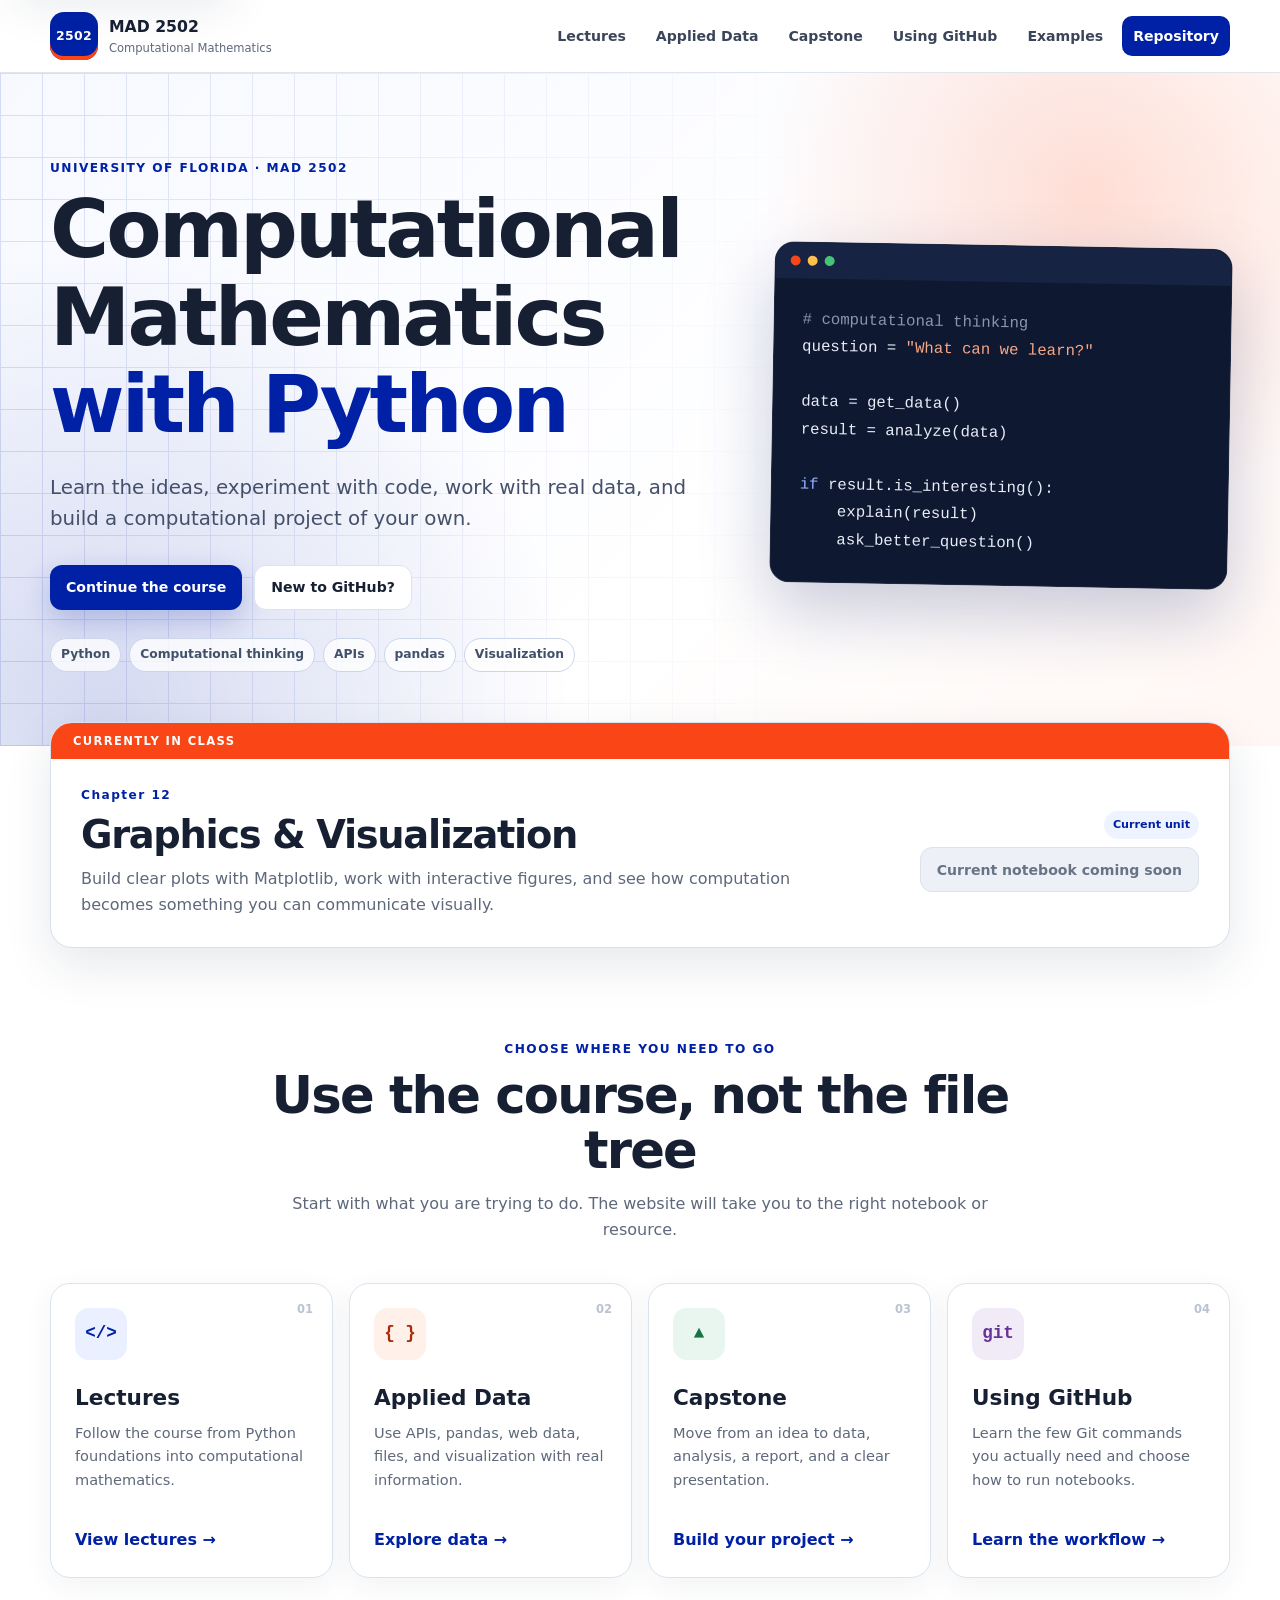
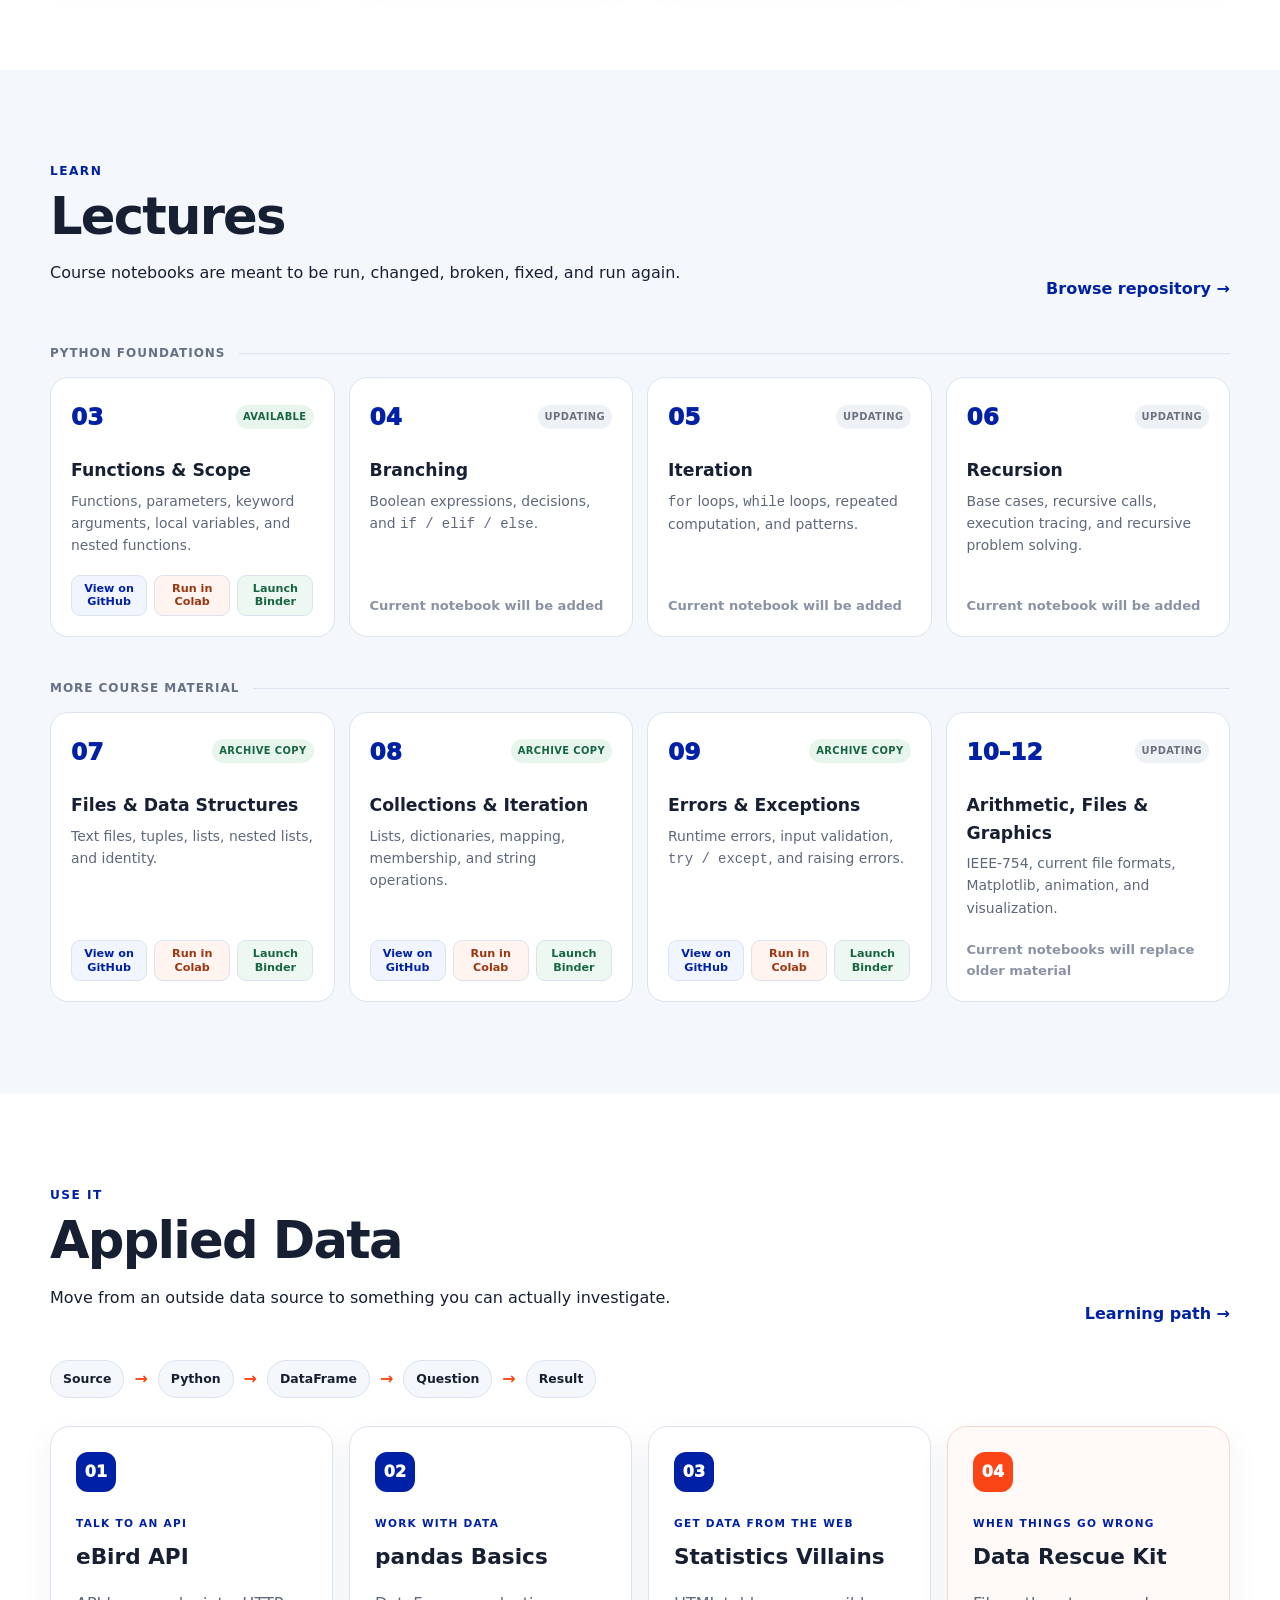
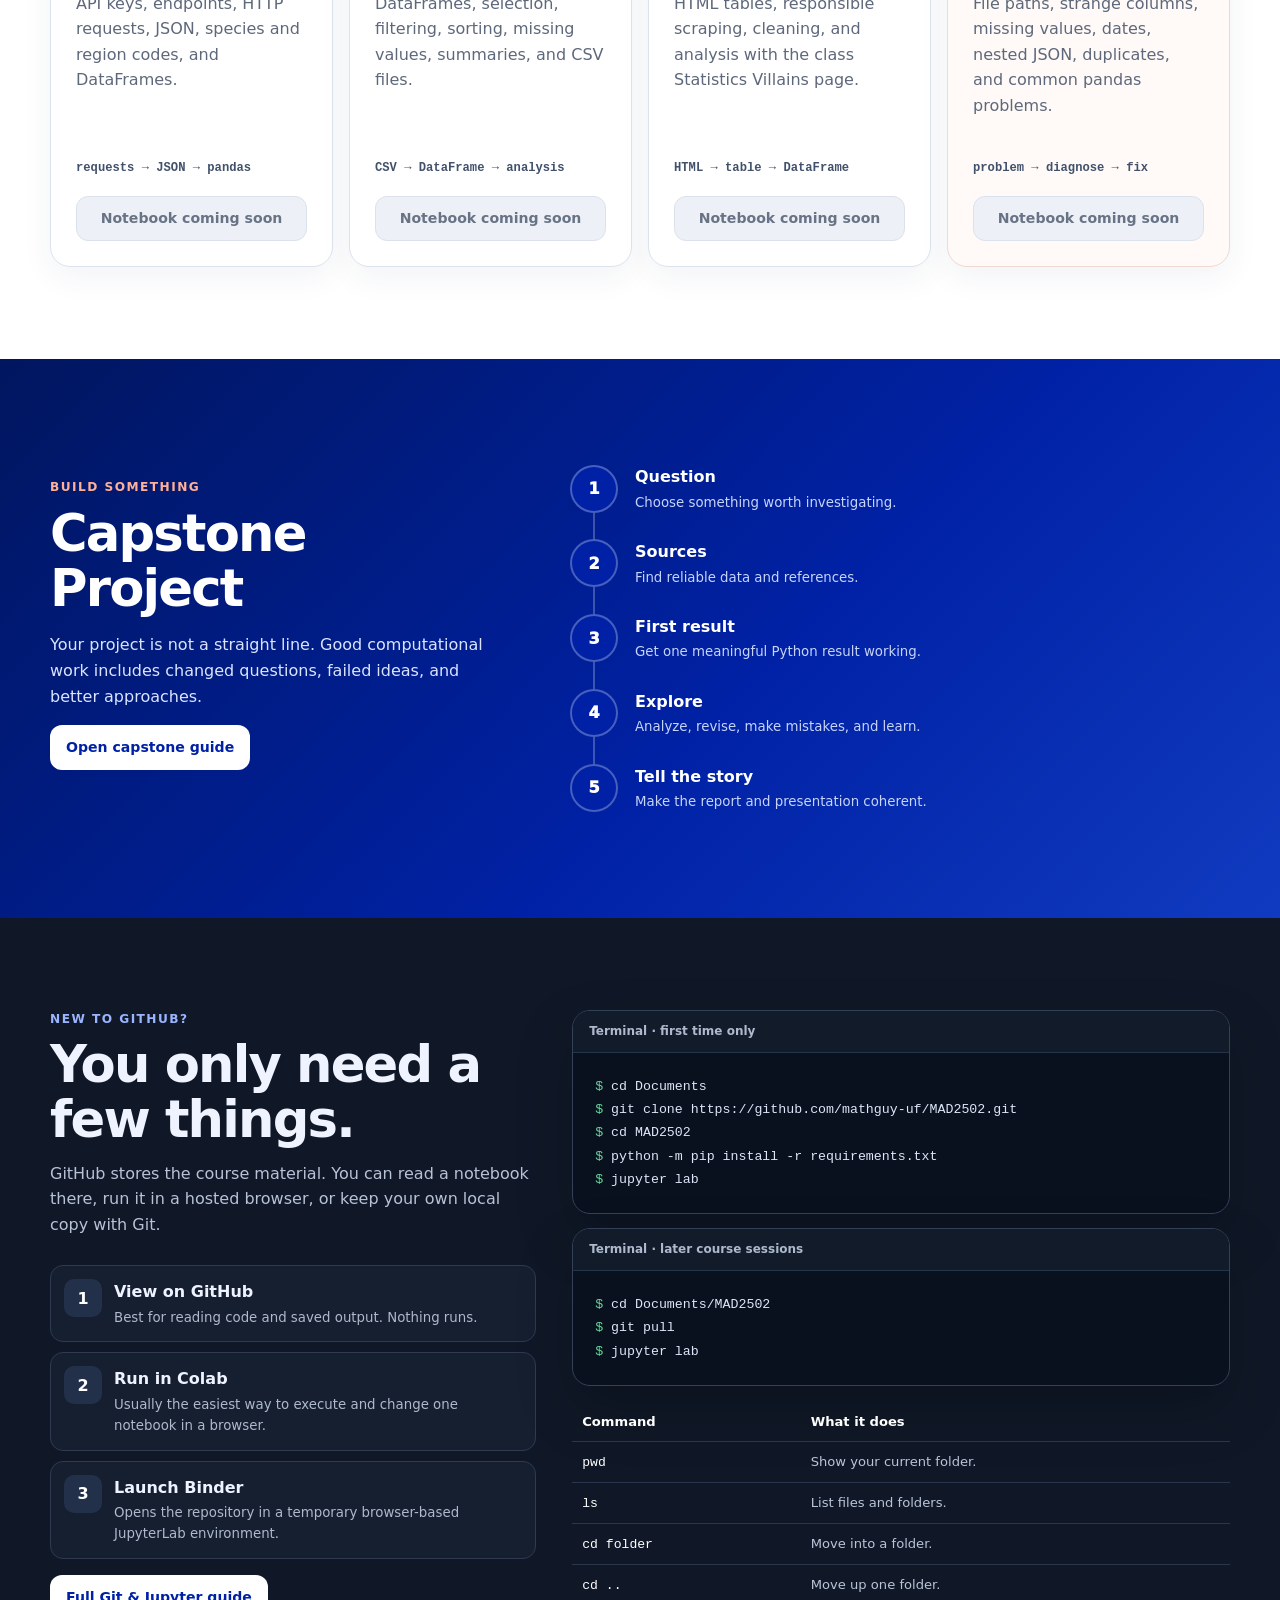
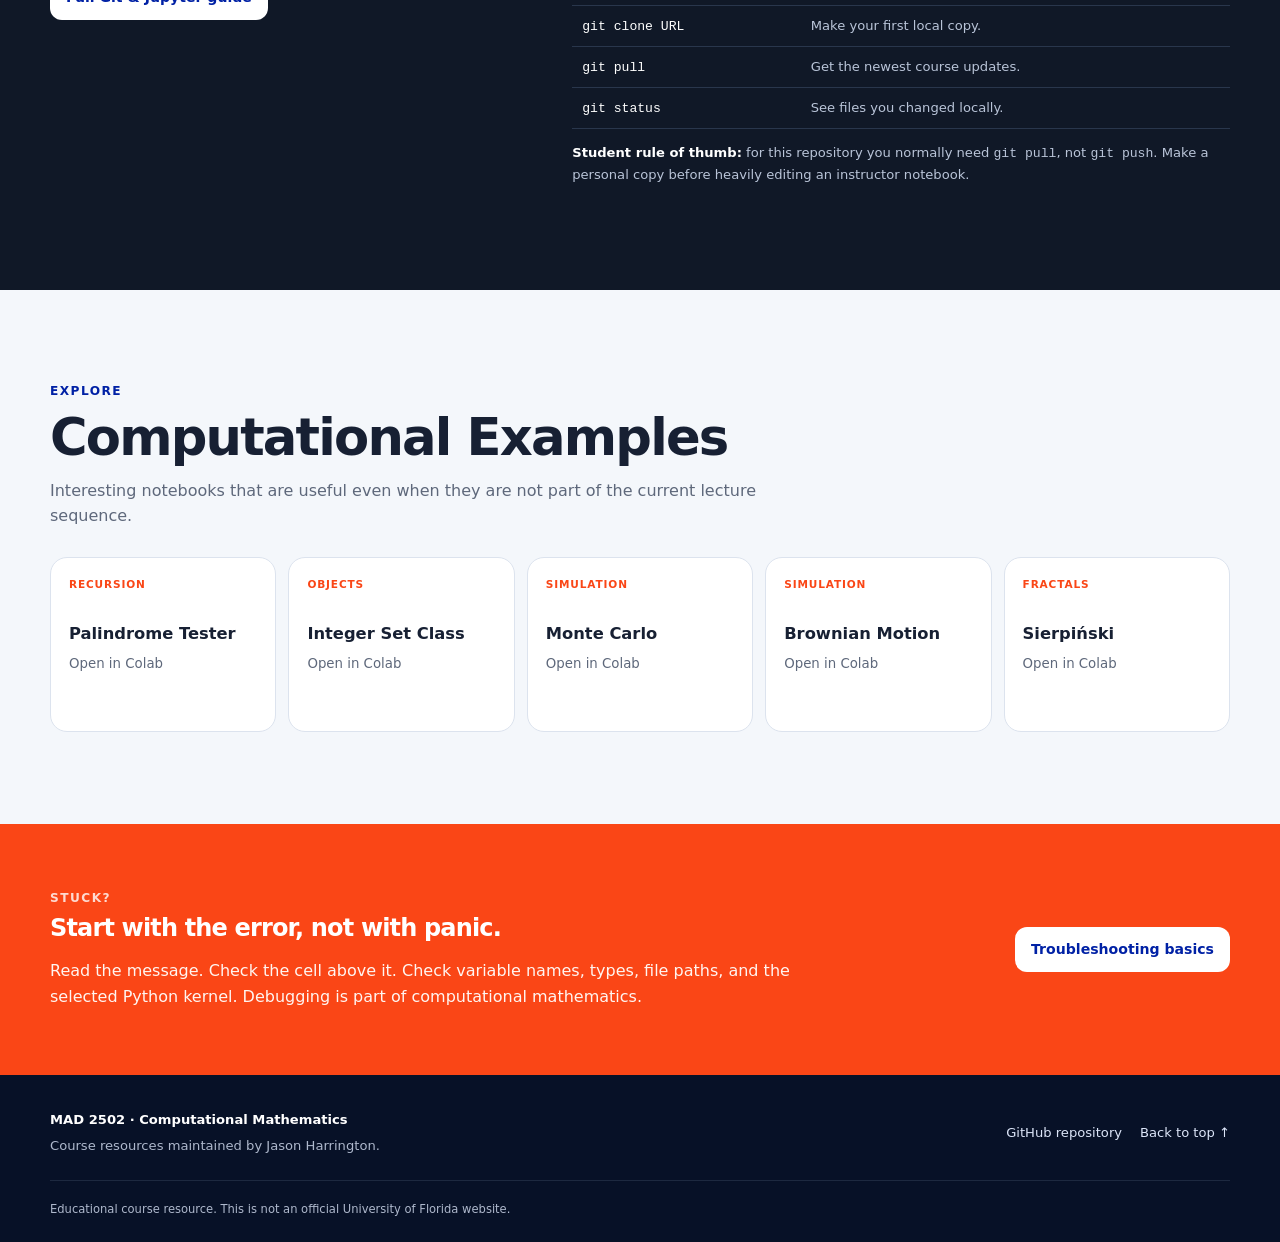
==== index.html @ 6b1b9811 "Add Git tutorial and three notebook launch options" ====
<!DOCTYPE html>
<html lang="en">
<head>
  <meta charset="UTF-8">
  <meta name="viewport" content="width=device-width, initial-scale=1">
  <meta name="theme-color" content="#0021A5">
  <meta name="description" content="MAD 2502 Computational Mathematics with Python course resources: lectures, applied data tutorials, capstone help, examples, and GitHub guidance.">
  <title>MAD 2502 | Computational Mathematics</title>
  <link rel="stylesheet" href="style.css?v=1.0.1">
</head>
<body>
  <a class="skip-link" href="#main-content">Skip to main content</a>

  <header class="site-header">
    <div class="nav-shell">
      <a class="brand" href="#top" aria-label="MAD 2502 home">
        <span class="brand-mark" aria-hidden="true">2502</span>
        <span><strong>MAD 2502</strong><small>Computational Mathematics</small></span>
      </a>
      <button class="menu-button" id="menuButton" type="button" aria-expanded="false" aria-controls="siteNav">Menu</button>
      <nav class="site-nav" id="siteNav" aria-label="Main navigation">
        <a href="#lectures">Lectures</a>
        <a href="#applied-data">Applied Data</a>
        <a href="#capstone">Capstone</a>
        <a href="#github">Using GitHub</a>
        <a href="#examples">Examples</a>
        <a class="nav-github" href="https://github.com/mathguy-uf/MAD2502">Repository</a>
      </nav>
    </div>
  </header>

  <main id="main-content">
    <section class="hero" id="top">
      <div class="hero-grid page-shell">
        <div class="hero-copy">
          <p class="eyebrow">UNIVERSITY OF FLORIDA · MAD 2502</p>
          <h1>Computational Mathematics <span>with Python</span></h1>
          <p class="hero-lead">Learn the ideas, experiment with code, work with real data, and build a computational project of your own.</p>
          <div class="hero-actions">
            <a class="button button-primary" href="#current">Continue the course</a>
            <a class="button button-secondary" href="#github">New to GitHub?</a>
          </div>
          <div class="hero-tags" aria-label="Course topics">
            <span>Python</span><span>Computational thinking</span><span>APIs</span><span>pandas</span><span>Visualization</span>
          </div>
        </div>

        <aside class="code-card" aria-label="Course idea">
          <div class="code-card-top"><span></span><span></span><span></span></div>
          <pre><code><span class="code-comment"># computational thinking</span>
question = <span class="code-string">"What can we learn?"</span>

data = get_data()
result = analyze(data)

<span class="code-keyword">if</span> result.is_interesting():
    explain(result)
    ask_better_question()</code></pre>
        </aside>
      </div>
    </section>

    <section class="current-section" id="current" aria-labelledby="current-title">
      <div class="page-shell">
        <div class="current-card">
          <div class="current-badge">CURRENTLY IN CLASS</div>
          <div class="current-main">
            <div>
              <p class="section-kicker">Chapter 12</p>
              <h2 id="current-title">Graphics &amp; Visualization</h2>
              <p>Build clear plots with Matplotlib, work with interactive figures, and see how computation becomes something you can communicate visually.</p>
            </div>
            <div class="current-actions">
              <span class="status-pill">Current unit</span>
              <span class="button button-disabled" aria-disabled="true">Current notebook coming soon</span>
            </div>
          </div>
        </div>
      </div>
    </section>

    <section class="pathways page-shell" aria-labelledby="pathways-title">
      <div class="section-heading centered-heading">
        <p class="section-kicker">CHOOSE WHERE YOU NEED TO GO</p>
        <h2 id="pathways-title">Use the course, not the file tree</h2>
        <p>Start with what you are trying to do. The website will take you to the right notebook or resource.</p>
      </div>

      <div class="pathway-grid">
        <a class="pathway-card blue-card" href="#lectures"><span class="pathway-number">01</span><span class="pathway-icon" aria-hidden="true">&lt;/&gt;</span><h3>Lectures</h3><p>Follow the course from Python foundations into computational mathematics.</p><span class="card-link">View lectures →</span></a>
        <a class="pathway-card orange-card" href="#applied-data"><span class="pathway-number">02</span><span class="pathway-icon" aria-hidden="true">{ }</span><h3>Applied Data</h3><p>Use APIs, pandas, web data, files, and visualization with real information.</p><span class="card-link">Explore data →</span></a>
        <a class="pathway-card green-card" href="#capstone"><span class="pathway-number">03</span><span class="pathway-icon" aria-hidden="true">▲</span><h3>Capstone</h3><p>Move from an idea to data, analysis, a report, and a clear presentation.</p><span class="card-link">Build your project →</span></a>
        <a class="pathway-card purple-card" href="#github"><span class="pathway-number">04</span><span class="pathway-icon" aria-hidden="true">git</span><h3>Using GitHub</h3><p>Learn the few Git commands you actually need and choose how to run notebooks.</p><span class="card-link">Learn the workflow →</span></a>
      </div>
    </section>

    <section class="content-section light-section" id="lectures" aria-labelledby="lectures-title">
      <div class="page-shell">
        <div class="section-heading split-heading">
          <div><p class="section-kicker">LEARN</p><h2 id="lectures-title">Lectures</h2><p>Course notebooks are meant to be run, changed, broken, fixed, and run again.</p></div>
          <a class="text-link" href="https://github.com/mathguy-uf/MAD2502">Browse repository →</a>
        </div>

        <div class="unit-label"><span>Python foundations</span></div>
        <div class="resource-grid">
          <article class="resource-card available">
            <div class="resource-top"><span class="chapter">03</span><span class="available-label">Available</span></div>
            <h3>Functions &amp; Scope</h3>
            <p>Functions, parameters, keyword arguments, local variables, and nested functions.</p>
            <div class="notebook-actions">
              <a href="https://github.com/mathguy-uf/MAD2502/blob/main/Lecture03.ipynb">View on GitHub</a>
              <a href="https://colab.research.google.com/github/mathguy-uf/MAD2502/blob/main/Lecture03.ipynb">Run in Colab</a>
              <a href="https://mybinder.org/v2/gh/mathguy-uf/MAD2502/main?urlpath=lab/tree/Lecture03.ipynb">Launch Binder</a>
            </div>
          </article>
          <article class="resource-card planned"><div class="resource-top"><span class="chapter">04</span><span class="planned-label">Updating</span></div><h3>Branching</h3><p>Boolean expressions, decisions, and <code>if / elif / else</code>.</p><span class="resource-link muted">Current notebook will be added</span></article>
          <article class="resource-card planned"><div class="resource-top"><span class="chapter">05</span><span class="planned-label">Updating</span></div><h3>Iteration</h3><p><code>for</code> loops, <code>while</code> loops, repeated computation, and patterns.</p><span class="resource-link muted">Current notebook will be added</span></article>
          <article class="resource-card planned"><div class="resource-top"><span class="chapter">06</span><span class="planned-label">Updating</span></div><h3>Recursion</h3><p>Base cases, recursive calls, execution tracing, and recursive problem solving.</p><span class="resource-link muted">Current notebook will be added</span></article>
        </div>

        <div class="unit-label"><span>More course material</span></div>
        <div class="resource-grid">
          <article class="resource-card available">
            <div class="resource-top"><span class="chapter">07</span><span class="available-label">Archive copy</span></div>
            <h3>Files &amp; Data Structures</h3><p>Text files, tuples, lists, nested lists, and identity.</p>
            <div class="notebook-actions"><a href="https://github.com/mathguy-uf/MAD2502/blob/main/Lecture07.ipynb">View on GitHub</a><a href="https://colab.research.google.com/github/mathguy-uf/MAD2502/blob/main/Lecture07.ipynb">Run in Colab</a><a href="https://mybinder.org/v2/gh/mathguy-uf/MAD2502/main?urlpath=lab/tree/Lecture07.ipynb">Launch Binder</a></div>
          </article>
          <article class="resource-card available">
            <div class="resource-top"><span class="chapter">08</span><span class="available-label">Archive copy</span></div>
            <h3>Collections &amp; Iteration</h3><p>Lists, dictionaries, mapping, membership, and string operations.</p>
            <div class="notebook-actions"><a href="https://github.com/mathguy-uf/MAD2502/blob/main/Lecture08.ipynb">View on GitHub</a><a href="https://colab.research.google.com/github/mathguy-uf/MAD2502/blob/main/Lecture08.ipynb">Run in Colab</a><a href="https://mybinder.org/v2/gh/mathguy-uf/MAD2502/main?urlpath=lab/tree/Lecture08.ipynb">Launch Binder</a></div>
          </article>
          <article class="resource-card available">
            <div class="resource-top"><span class="chapter">09</span><span class="available-label">Archive copy</span></div>
            <h3>Errors &amp; Exceptions</h3><p>Runtime errors, input validation, <code>try / except</code>, and raising errors.</p>
            <div class="notebook-actions"><a href="https://github.com/mathguy-uf/MAD2502/blob/main/Lecture09.ipynb">View on GitHub</a><a href="https://colab.research.google.com/github/mathguy-uf/MAD2502/blob/main/Lecture09.ipynb">Run in Colab</a><a href="https://mybinder.org/v2/gh/mathguy-uf/MAD2502/main?urlpath=lab/tree/Lecture09.ipynb">Launch Binder</a></div>
          </article>
          <article class="resource-card planned"><div class="resource-top"><span class="chapter">10–12</span><span class="planned-label">Updating</span></div><h3>Arithmetic, Files &amp; Graphics</h3><p>IEEE-754, current file formats, Matplotlib, animation, and visualization.</p><span class="resource-link muted">Current notebooks will replace older material</span></article>
        </div>
      </div>
    </section>

    <section class="content-section" id="applied-data" aria-labelledby="data-title">
      <div class="page-shell">
        <div class="section-heading split-heading"><div><p class="section-kicker">USE IT</p><h2 id="data-title">Applied Data</h2><p>Move from an outside data source to something you can actually investigate.</p></div><a class="text-link" href="https://github.com/mathguy-uf/MAD2502/blob/main/applied_data/README.md">Learning path →</a></div>
        <div class="pipeline" aria-label="Applied data workflow"><span>Source</span><b>→</b><span>Python</span><b>→</b><span>DataFrame</span><b>→</b><span>Question</span><b>→</b><span>Result</span></div>
        <div class="tutorial-grid">
          <article class="tutorial-card"><div class="tutorial-step">01</div><p class="tutorial-type">TALK TO AN API</p><h3>eBird API</h3><p>API keys, endpoints, HTTP requests, JSON, species and region codes, and DataFrames.</p><span class="tutorial-flow">requests → JSON → pandas</span><span class="button button-disabled" aria-disabled="true">Notebook coming soon</span></article>
          <article class="tutorial-card"><div class="tutorial-step">02</div><p class="tutorial-type">WORK WITH DATA</p><h3>pandas Basics</h3><p>DataFrames, selection, filtering, sorting, missing values, summaries, and CSV files.</p><span class="tutorial-flow">CSV → DataFrame → analysis</span><span class="button button-disabled" aria-disabled="true">Notebook coming soon</span></article>
          <article class="tutorial-card"><div class="tutorial-step">03</div><p class="tutorial-type">GET DATA FROM THE WEB</p><h3>Statistics Villains</h3><p>HTML tables, responsible scraping, cleaning, and analysis with the class Statistics Villains page.</p><span class="tutorial-flow">HTML → table → DataFrame</span><span class="button button-disabled" aria-disabled="true">Notebook coming soon</span></article>
          <article class="tutorial-card rescue-card"><div class="tutorial-step">04</div><p class="tutorial-type">WHEN THINGS GO WRONG</p><h3>Data Rescue Kit</h3><p>File paths, strange columns, missing values, dates, nested JSON, duplicates, and common pandas problems.</p><span class="tutorial-flow">problem → diagnose → fix</span><span class="button button-disabled" aria-disabled="true">Notebook coming soon</span></article>
        </div>
      </div>
    </section>

    <section class="content-section capstone-section" id="capstone" aria-labelledby="capstone-title">
      <div class="page-shell capstone-grid">
        <div class="section-heading"><p class="section-kicker">BUILD SOMETHING</p><h2 id="capstone-title">Capstone Project</h2><p>Your project is not a straight line. Good computational work includes changed questions, failed ideas, and better approaches.</p><a class="button button-light" href="https://github.com/mathguy-uf/MAD2502/blob/main/capstone/README.md">Open capstone guide</a></div>
        <ol class="project-path" aria-label="Capstone project process">
          <li><span>1</span><div><strong>Question</strong><small>Choose something worth investigating.</small></div></li>
          <li><span>2</span><div><strong>Sources</strong><small>Find reliable data and references.</small></div></li>
          <li><span>3</span><div><strong>First result</strong><small>Get one meaningful Python result working.</small></div></li>
          <li><span>4</span><div><strong>Explore</strong><small>Analyze, revise, make mistakes, and learn.</small></div></li>
          <li><span>5</span><div><strong>Tell the story</strong><small>Make the report and presentation coherent.</small></div></li>
        </ol>
      </div>
    </section>

    <section class="github-guide" id="github" aria-labelledby="github-title">
      <div class="page-shell github-grid">
        <div>
          <div class="section-heading">
            <p class="section-kicker">NEW TO GITHUB?</p>
            <h2 id="github-title">You only need a few things.</h2>
            <p>GitHub stores the course material. You can read a notebook there, run it in a hosted browser, or keep your own local copy with Git.</p>
          </div>
          <div class="github-methods">
            <div class="github-method"><span>1</span><div><strong>View on GitHub</strong><small>Best for reading code and saved output. Nothing runs.</small></div></div>
            <div class="github-method"><span>2</span><div><strong>Run in Colab</strong><small>Usually the easiest way to execute and change one notebook in a browser.</small></div></div>
            <div class="github-method"><span>3</span><div><strong>Launch Binder</strong><small>Opens the repository in a temporary browser-based JupyterLab environment.</small></div></div>
          </div>
          <p><a class="button button-light" href="https://github.com/mathguy-uf/MAD2502/blob/main/START_HERE.md">Full Git &amp; Jupyter guide</a></p>
        </div>

        <div>
          <div class="terminal-card" aria-label="Git commands for MAD 2502">
            <div class="terminal-title">Terminal · first time only</div>
            <pre><code><span class="prompt">$</span> cd Documents
<span class="prompt">$</span> git clone https://github.com/mathguy-uf/MAD2502.git
<span class="prompt">$</span> cd MAD2502
<span class="prompt">$</span> python -m pip install -r requirements.txt
<span class="prompt">$</span> jupyter lab</code></pre>
          </div>
          <div class="terminal-card" style="margin-top:14px" aria-label="Git commands for later course sessions">
            <div class="terminal-title">Terminal · later course sessions</div>
            <pre><code><span class="prompt">$</span> cd Documents/MAD2502
<span class="prompt">$</span> git pull
<span class="prompt">$</span> jupyter lab</code></pre>
          </div>
          <table class="command-table">
            <thead><tr><th>Command</th><th>What it does</th></tr></thead>
            <tbody>
              <tr><td><code>pwd</code></td><td>Show your current folder.</td></tr>
              <tr><td><code>ls</code></td><td>List files and folders.</td></tr>
              <tr><td><code>cd folder</code></td><td>Move into a folder.</td></tr>
              <tr><td><code>cd ..</code></td><td>Move up one folder.</td></tr>
              <tr><td><code>git clone URL</code></td><td>Make your first local copy.</td></tr>
              <tr><td><code>git pull</code></td><td>Get the newest course updates.</td></tr>
              <tr><td><code>git status</code></td><td>See files you changed locally.</td></tr>
            </tbody>
          </table>
          <p style="color:#b9c4d8;font-size:.82rem"><strong style="color:white">Student rule of thumb:</strong> for this repository you normally need <code>git pull</code>, not <code>git push</code>. Make a personal copy before heavily editing an instructor notebook.</p>
        </div>
      </div>
    </section>

    <section class="content-section light-section" id="examples" aria-labelledby="examples-title">
      <div class="page-shell">
        <div class="section-heading"><p class="section-kicker">EXPLORE</p><h2 id="examples-title">Computational Examples</h2><p>Interesting notebooks that are useful even when they are not part of the current lecture sequence.</p></div>
        <div class="example-list">
          <a href="https://colab.research.google.com/github/mathguy-uf/MAD2502/blob/main/palindrome.ipynb"><span>Recursion</span><strong>Palindrome Tester</strong><small>Open in Colab</small></a>
          <a href="https://colab.research.google.com/github/mathguy-uf/MAD2502/blob/main/IntSetExample.ipynb"><span>Objects</span><strong>Integer Set Class</strong><small>Open in Colab</small></a>
          <a href="https://colab.research.google.com/github/mathguy-uf/MAD2502/blob/main/monte_carlo.ipynb"><span>Simulation</span><strong>Monte Carlo</strong><small>Open in Colab</small></a>
          <a href="https://colab.research.google.com/github/mathguy-uf/MAD2502/blob/main/BrownianMotion.ipynb"><span>Simulation</span><strong>Brownian Motion</strong><small>Open in Colab</small></a>
          <a href="https://colab.research.google.com/github/mathguy-uf/MAD2502/blob/main/sierpinski.ipynb"><span>Fractals</span><strong>Sierpiński</strong><small>Open in Colab</small></a>
        </div>
      </div>
    </section>

    <section class="help-strip">
      <div class="page-shell help-grid">
        <div><p class="section-kicker">STUCK?</p><h2>Start with the error, not with panic.</h2><p>Read the message. Check the cell above it. Check variable names, types, file paths, and the selected Python kernel. Debugging is part of computational mathematics.</p></div>
        <a class="button button-light" href="https://github.com/mathguy-uf/MAD2502/blob/main/START_HERE.md">Troubleshooting basics</a>
      </div>
    </section>
  </main>

  <footer class="site-footer">
    <div class="page-shell footer-grid"><div><strong>MAD 2502 · Computational Mathematics</strong><p>Course resources maintained by Jason Harrington.</p></div><div class="footer-links"><a href="https://github.com/mathguy-uf/MAD2502">GitHub repository</a><a href="#top">Back to top ↑</a></div></div>
    <div class="page-shell footer-note">Educational course resource. This is not an official University of Florida website.</div>
  </footer>

  <script src="script.js?v=1.0.0"></script>
</body>
</html>
---- style.css ----
:root {
  --uf-blue: #0021a5;
  --uf-blue-dark: #00165f;
  --uf-orange: #fa4616;
  --ink: #172033;
  --muted: #5e687b;
  --surface: #ffffff;
  --surface-soft: #f4f7fb;
  --border: #dce3ee;
  --green: #177245;
  --purple: #663399;
  --shadow: 0 18px 48px rgba(21, 38, 73, 0.10);
  --radius: 22px;
  --page: 1180px;
}

* { box-sizing: border-box; }
html { scroll-behavior: smooth; }
body {
  margin: 0;
  color: var(--ink);
  background: var(--surface);
  font-family: Inter, ui-sans-serif, system-ui, -apple-system, BlinkMacSystemFont, "Segoe UI", sans-serif;
  line-height: 1.6;
}
a { color: inherit; }
code, pre { font-family: "SFMono-Regular", Consolas, "Liberation Mono", monospace; }

.skip-link {
  position: fixed;
  left: 16px;
  top: -60px;
  z-index: 1000;
  padding: 10px 14px;
  border-radius: 10px;
  background: #fff;
  color: var(--uf-blue);
  font-weight: 800;
  box-shadow: var(--shadow);
}
.skip-link:focus { top: 16px; }

.page-shell,
.nav-shell { width: min(calc(100% - 36px), var(--page)); margin-inline: auto; }

.site-header {
  position: sticky;
  top: 0;
  z-index: 50;
  background: rgba(255,255,255,.96);
  border-bottom: 1px solid rgba(220,227,238,.9);
  backdrop-filter: blur(14px);
}
.nav-shell {
  min-height: 72px;
  display: flex;
  align-items: center;
  justify-content: space-between;
  gap: 22px;
}
.brand {
  display: flex;
  align-items: center;
  gap: 11px;
  text-decoration: none;
  color: var(--ink);
}
.brand-mark {
  display: grid;
  place-items: center;
  width: 48px;
  height: 48px;
  border-radius: 14px;
  background: var(--uf-blue);
  color: #fff;
  font-size: .78rem;
  font-weight: 900;
  letter-spacing: .03em;
  box-shadow: inset 0 -4px 0 var(--uf-orange);
}
.brand strong,
.brand small { display: block; }
.brand strong { font-size: .98rem; }
.brand small { color: var(--muted); font-size: .72rem; }
.site-nav { display: flex; align-items: center; gap: 8px; }
.site-nav a {
  padding: 9px 11px;
  text-decoration: none;
  border-radius: 10px;
  color: #3a4559;
  font-size: .88rem;
  font-weight: 750;
}
.site-nav a:hover,
.site-nav a:focus-visible { background: var(--surface-soft); color: var(--uf-blue); }
.site-nav .nav-github { color: #fff; background: var(--uf-blue); }
.menu-button {
  display: none;
  min-height: 42px;
  padding: 0 14px;
  border: 1px solid var(--border);
  border-radius: 10px;
  background: #fff;
  color: var(--ink);
  font: inherit;
  font-weight: 800;
}

.hero {
  position: relative;
  overflow: hidden;
  padding: 86px 0 74px;
  background:
    radial-gradient(circle at 85% 18%, rgba(250,70,22,.18), transparent 27%),
    radial-gradient(circle at 8% 95%, rgba(0,33,165,.16), transparent 35%),
    linear-gradient(135deg, #f7f9ff 0%, #fff 62%, #fff7f4 100%);
}
.hero::before {
  content: "";
  position: absolute;
  inset: 0;
  opacity: .13;
  background-image: linear-gradient(#0021a5 1px, transparent 1px), linear-gradient(90deg, #0021a5 1px, transparent 1px);
  background-size: 42px 42px;
  mask-image: linear-gradient(to right, #000, transparent 65%);
}
.hero-grid {
  position: relative;
  display: grid;
  grid-template-columns: minmax(0, 1.18fr) minmax(320px, .82fr);
  align-items: center;
  gap: 64px;
}
.eyebrow,
.section-kicker,
.tutorial-type {
  margin: 0 0 8px;
  color: var(--uf-blue);
  font-size: .76rem;
  font-weight: 900;
  letter-spacing: .12em;
}
.hero h1,
.section-heading h2,
.current-card h2,
.help-strip h2 { margin: 0; line-height: 1.08; letter-spacing: -.035em; }
.hero h1 { max-width: 720px; font-size: clamp(2.75rem, 6.3vw, 5.75rem); }
.hero h1 span { color: var(--uf-blue); }
.hero-lead { max-width: 690px; margin: 24px 0 0; color: #44506a; font-size: clamp(1.05rem, 2vw, 1.24rem); }
.hero-actions { display: flex; flex-wrap: wrap; gap: 12px; margin-top: 30px; }
.hero-tags { display: flex; flex-wrap: wrap; gap: 8px; margin-top: 28px; }
.hero-tags span {
  padding: 6px 10px;
  border: 1px solid #ccd6eb;
  border-radius: 999px;
  background: rgba(255,255,255,.78);
  color: #42506a;
  font-size: .77rem;
  font-weight: 750;
}

.button {
  display: inline-flex;
  min-height: 45px;
  align-items: center;
  justify-content: center;
  gap: 7px;
  padding: 0 16px;
  border-radius: 12px;
  text-decoration: none;
  font-weight: 850;
  font-size: .88rem;
  transition: transform .15s ease, box-shadow .15s ease, background .15s ease;
}
.button:hover { transform: translateY(-1px); }
.button-primary { color: #fff; background: var(--uf-blue); box-shadow: 0 10px 28px rgba(0,33,165,.22); }
.button-secondary { border: 1px solid var(--border); background: #fff; color: var(--ink); }
.button-light { color: var(--uf-blue); background: #fff; }
.button-disabled { cursor: default; color: #697386; background: #edf1f7; border: 1px solid #dbe2ec; }
.button-disabled:hover { transform: none; }

.code-card {
  overflow: hidden;
  border: 1px solid rgba(255,255,255,.08);
  border-radius: 20px;
  background: #0e1830;
  box-shadow: 0 28px 70px rgba(0,22,95,.22);
  transform: rotate(1deg);
}
.code-card-top { display: flex; gap: 7px; padding: 13px 15px; background: #162342; }
.code-card-top span { width: 10px; height: 10px; border-radius: 50%; background: #8490a8; }
.code-card-top span:first-child { background: #fa4616; }
.code-card-top span:nth-child(2) { background: #ffbf4d; }
.code-card-top span:nth-child(3) { background: #45c477; }
.code-card pre { overflow-x: auto; margin: 0; padding: 28px; color: #e9edf8; font-size: clamp(.78rem, 1.4vw, .98rem); line-height: 1.75; }
.code-comment { color: #8896b2; }
.code-string { color: #f6a887; }
.code-keyword { color: #8fb2ff; }

.current-section { margin-top: -24px; position: relative; z-index: 4; }
.current-card {
  overflow: hidden;
  border: 1px solid #d8e0ed;
  border-radius: var(--radius);
  background: #fff;
  box-shadow: var(--shadow);
}
.current-badge {
  padding: 9px 22px;
  color: #fff;
  background: var(--uf-orange);
  font-size: .72rem;
  font-weight: 900;
  letter-spacing: .12em;
}
.current-main { display: grid; grid-template-columns: 1fr auto; align-items: center; gap: 32px; padding: 27px 30px 30px; }
.current-card h2 { font-size: clamp(1.65rem, 3vw, 2.45rem); }
.current-card p:not(.section-kicker) { max-width: 760px; margin: 11px 0 0; color: var(--muted); }
.current-actions { display: flex; flex-direction: column; align-items: stretch; gap: 8px; min-width: 190px; }
.status-pill { align-self: flex-end; padding: 5px 9px; border-radius: 999px; background: #eef4ff; color: var(--uf-blue); font-size: .7rem; font-weight: 900; }

.pathways { padding-top: 92px; padding-bottom: 92px; }
.section-heading { margin-bottom: 28px; }
.section-heading h2 { font-size: clamp(2rem, 4vw, 3.35rem); }
.section-heading > p:last-child { max-width: 720px; margin: 13px 0 0; color: var(--muted); }
.centered-heading { max-width: 760px; margin: 0 auto 40px; text-align: center; }
.centered-heading > p:last-child { margin-inline: auto; }
.split-heading { display: flex; justify-content: space-between; align-items: end; gap: 24px; }
.text-link { color: var(--uf-blue); font-weight: 850; text-decoration: none; }
.pathway-grid { display: grid; grid-template-columns: repeat(4, 1fr); gap: 16px; }
.pathway-card {
  position: relative;
  display: flex;
  min-height: 295px;
  flex-direction: column;
  padding: 24px;
  border: 1px solid var(--border);
  border-radius: 20px;
  background: #fff;
  text-decoration: none;
  box-shadow: 0 8px 30px rgba(32,52,93,.06);
  transition: transform .18s ease, box-shadow .18s ease, border-color .18s ease;
}
.pathway-card:hover { transform: translateY(-5px); box-shadow: var(--shadow); border-color: #b9c6db; }
.pathway-number { position: absolute; right: 19px; top: 16px; color: #bac3d2; font-size: .72rem; font-weight: 900; }
.pathway-icon { display: grid; width: 52px; height: 52px; place-items: center; border-radius: 14px; font: 900 1.1rem/1 monospace; }
.blue-card .pathway-icon { color: var(--uf-blue); background: #eaf0ff; }
.orange-card .pathway-icon { color: #a92b08; background: #fff0ea; }
.green-card .pathway-icon { color: var(--green); background: #e9f6ef; }
.purple-card .pathway-icon { color: var(--purple); background: #f1ebf8; }
.pathway-card h3 { margin: 21px 0 6px; font-size: 1.35rem; }
.pathway-card p { margin: 0; color: var(--muted); font-size: .91rem; }
.card-link { margin-top: auto; padding-top: 24px; font-weight: 850; color: var(--uf-blue); }

.content-section { padding: 92px 0; }
.light-section { background: var(--surface-soft); }
.unit-label { display: flex; align-items: center; gap: 14px; margin: 42px 0 14px; color: #667186; font-size: .75rem; font-weight: 900; letter-spacing: .08em; text-transform: uppercase; }
.unit-label::after { content: ""; flex: 1; height: 1px; background: var(--border); }
.resource-grid { display: grid; grid-template-columns: repeat(4, 1fr); gap: 14px; }
.resource-card {
  min-height: 235px;
  display: flex;
  flex-direction: column;
  padding: 20px;
  border: 1px solid var(--border);
  border-radius: 18px;
  background: #fff;
}
.resource-top { display: flex; justify-content: space-between; align-items: center; gap: 8px; }
.chapter { color: var(--uf-blue); font-size: 1.45rem; font-weight: 950; }
.available-label,
.planned-label { padding: 4px 7px; border-radius: 999px; font-size: .62rem; font-weight: 900; text-transform: uppercase; letter-spacing: .04em; }
.available-label { color: #176640; background: #e7f5ed; }
.planned-label { color: #6b7280; background: #eef1f5; }
.resource-card h3 { margin: 22px 0 5px; font-size: 1.08rem; }
.resource-card p { margin: 0; color: var(--muted); font-size: .87rem; }
.resource-link { margin-top: auto; padding-top: 20px; color: var(--uf-blue); text-decoration: none; font-size: .82rem; font-weight: 850; }
.resource-link.muted { color: #8a93a4; }

.notebook-actions { display: grid; grid-template-columns: repeat(3, 1fr); gap: 7px; margin-top: auto; padding-top: 18px; }
.notebook-actions a {
  display: flex;
  min-height: 38px;
  align-items: center;
  justify-content: center;
  padding: 6px 8px;
  border: 1px solid var(--border);
  border-radius: 9px;
  text-decoration: none;
  text-align: center;
  font-size: .7rem;
  font-weight: 850;
  line-height: 1.2;
}
.notebook-actions a:first-child { color: var(--uf-blue); background: #f1f5ff; }
.notebook-actions a:nth-child(2) { color: #9a350f; background: #fff4ef; }
.notebook-actions a:nth-child(3) { color: #176640; background: #eef8f2; }

.pipeline { display: flex; flex-wrap: wrap; align-items: center; gap: 10px; margin: 34px 0 28px; }
.pipeline span { padding: 8px 12px; border-radius: 999px; border: 1px solid var(--border); background: var(--surface-soft); font-size: .78rem; font-weight: 800; }
.pipeline b { color: var(--uf-orange); }
.tutorial-grid { display: grid; grid-template-columns: repeat(4, 1fr); gap: 16px; }
.tutorial-card { display: flex; min-height: 365px; flex-direction: column; padding: 25px; border: 1px solid var(--border); border-radius: 20px; background: #fff; box-shadow: 0 10px 32px rgba(31,48,83,.06); }
.tutorial-step { display: grid; width: 40px; height: 40px; place-items: center; border-radius: 12px; color: #fff; background: var(--uf-blue); font-weight: 950; }
.tutorial-type { margin-top: 23px; font-size: .66rem; }
.tutorial-card h3 { margin: 0; font-size: 1.35rem; }
.tutorial-card > p:not(.tutorial-type) { color: var(--muted); }
.tutorial-flow { margin: auto 0 18px; padding-top: 24px; color: #41516b; font-family: monospace; font-size: .76rem; font-weight: 800; }
.rescue-card { background: #fffaf7; border-color: #f0d9ce; }
.rescue-card .tutorial-step { background: var(--uf-orange); }

.capstone-section { color: #fff; background: linear-gradient(135deg, #00165f 0%, #0021a5 58%, #103bc0 100%); }
.capstone-section .section-kicker { color: #ffb096; }
.capstone-section .section-heading > p:last-of-type { color: #dbe4ff; }
.capstone-grid { display: grid; grid-template-columns: .8fr 1.2fr; gap: 80px; align-items: center; }
.project-path { position: relative; margin: 0; padding: 0; list-style: none; }
.project-path::before { content: ""; position: absolute; left: 23px; top: 24px; bottom: 24px; width: 2px; background: rgba(255,255,255,.24); }
.project-path li { position: relative; display: grid; grid-template-columns: 48px 1fr; gap: 17px; align-items: center; padding: 13px 0; }
.project-path li > span { z-index: 1; display: grid; width: 48px; height: 48px; place-items: center; border: 2px solid rgba(255,255,255,.28); border-radius: 50%; background: var(--uf-blue); font-weight: 950; }
.project-path strong, .project-path small { display: block; }
.project-path strong { font-size: 1rem; }
.project-path small { margin-top: 2px; color: #c7d4fa; }

.example-list { display: grid; grid-template-columns: repeat(5, 1fr); gap: 12px; }
.example-list a { min-height: 175px; display: flex; flex-direction: column; padding: 18px; border: 1px solid var(--border); border-radius: 17px; background: #fff; text-decoration: none; transition: transform .18s ease, box-shadow .18s ease; }
.example-list a:hover { transform: translateY(-3px); box-shadow: 0 14px 32px rgba(31,48,83,.09); }
.example-list span { color: var(--uf-orange); font-size: .66rem; font-weight: 900; letter-spacing: .08em; text-transform: uppercase; }
.example-list strong { margin-top: 28px; font-size: 1.02rem; }
.example-list small { margin-top: 6px; color: var(--muted); }

.github-guide { padding: 92px 0; background: #101827; color: #eef3ff; }
.github-guide .section-kicker { color: #9bb4ff; }
.github-guide .section-heading > p:last-child { color: #b8c2d7; }
.github-grid { display: grid; grid-template-columns: .85fr 1.15fr; gap: 36px; align-items: start; }
.github-methods { display: grid; gap: 10px; margin-top: 28px; }
.github-method { display: grid; grid-template-columns: 38px 1fr; gap: 12px; padding: 13px; border: 1px solid #2e3a50; border-radius: 13px; background: #151f30; }
.github-method span { display: grid; width: 38px; height: 38px; place-items: center; border-radius: 10px; background: #23304a; color: #fff; font-weight: 900; }
.github-method strong, .github-method small { display: block; }
.github-method small { margin-top: 2px; color: #aeb9ce; }
.terminal-card { overflow: hidden; border: 1px solid #334158; border-radius: 18px; background: #09111e; box-shadow: 0 24px 55px rgba(0,0,0,.22); }
.terminal-title { padding: 11px 16px; border-bottom: 1px solid #26344a; color: #aeb9ce; background: #111b2a; font-size: .75rem; font-weight: 800; }
.terminal-card pre { overflow-x: auto; margin: 0; padding: 22px; color: #dce6f8; font-size: .83rem; line-height: 1.75; }
.terminal-card .prompt { color: #69d59a; }
.command-table { width: 100%; margin-top: 16px; border-collapse: collapse; font-size: .82rem; }
.command-table th, .command-table td { padding: 9px 10px; border-bottom: 1px solid #29364c; text-align: left; vertical-align: top; }
.command-table th { color: #fff; }
.command-table td { color: #b9c4d8; }
.command-table code { color: #fff; }

.help-strip { padding: 65px 0; color: #fff; background: var(--uf-orange); }
.help-grid { display: grid; grid-template-columns: 1fr auto; gap: 32px; align-items: center; }
.help-strip .section-kicker { color: #fff; opacity: .8; }
.help-strip p:last-child { max-width: 780px; margin-bottom: 0; color: #fff5f1; }

.site-footer { padding: 34px 0 24px; color: #aeb8cc; background: #071127; font-size: .82rem; }
.footer-grid { display: flex; justify-content: space-between; gap: 30px; }
.site-footer strong { color: #fff; }
.site-footer p { margin: 5px 0 0; }
.footer-links { display: flex; align-items: center; gap: 18px; }
.footer-links a { color: #dce5f8; text-decoration: none; }
.footer-note { margin-top: 24px; padding-top: 19px; border-top: 1px solid #1d2940; font-size: .72rem; }

:focus-visible { outline: 3px solid #ffb000; outline-offset: 3px; }

@media (max-width: 980px) {
  .hero-grid { grid-template-columns: 1fr; gap: 38px; }
  .code-card { max-width: 650px; transform: none; }
  .pathway-grid,
  .resource-grid,
  .tutorial-grid { grid-template-columns: repeat(2, 1fr); }
  .example-list { grid-template-columns: repeat(3, 1fr); }
  .capstone-grid,
  .github-grid { grid-template-columns: 1fr; gap: 45px; }
}

@media (max-width: 760px) {
  .nav-shell { min-height: 64px; }
  .menu-button { display: inline-flex; align-items: center; }
  .site-nav {
    display: none;
    position: absolute;
    left: 18px;
    right: 18px;
    top: 63px;
    padding: 10px;
    flex-direction: column;
    align-items: stretch;
    border: 1px solid var(--border);
    border-radius: 15px;
    background: #fff;
    box-shadow: var(--shadow);
  }
  .site-nav.open { display: flex; }
  .site-nav a { padding: 11px 12px; }
  .hero { padding: 65px 0 58px; }
  .current-main { grid-template-columns: 1fr; }
  .current-actions { min-width: 0; }
  .status-pill { align-self: flex-start; }
  .split-heading { align-items: flex-start; flex-direction: column; }
  .help-grid { grid-template-columns: 1fr; }
  .footer-grid { flex-direction: column; }
}

@media (max-width: 620px) {
  .page-shell,
  .nav-shell { width: min(calc(100% - 24px), var(--page)); }
  .brand small { display: none; }
  .hero h1 { font-size: clamp(2.45rem, 14vw, 4rem); }
  .pathway-grid,
  .resource-grid,
  .tutorial-grid,
  .example-list { grid-template-columns: 1fr; }
  .pathway-card { min-height: 235px; }
  .resource-card { min-height: 220px; }
  .notebook-actions { grid-template-columns: 1fr; }
  .pipeline b { display: none; }
  .content-section,
  .pathways,
  .github-guide { padding-top: 68px; padding-bottom: 68px; }
  .current-main { padding: 22px; }
  .current-badge { padding-left: 22px; }
  .footer-links { flex-direction: column; align-items: flex-start; gap: 8px; }
}

@media (prefers-reduced-motion: reduce) {
  html { scroll-behavior: auto; }
  *, *::before, *::after { transition: none !important; }
}
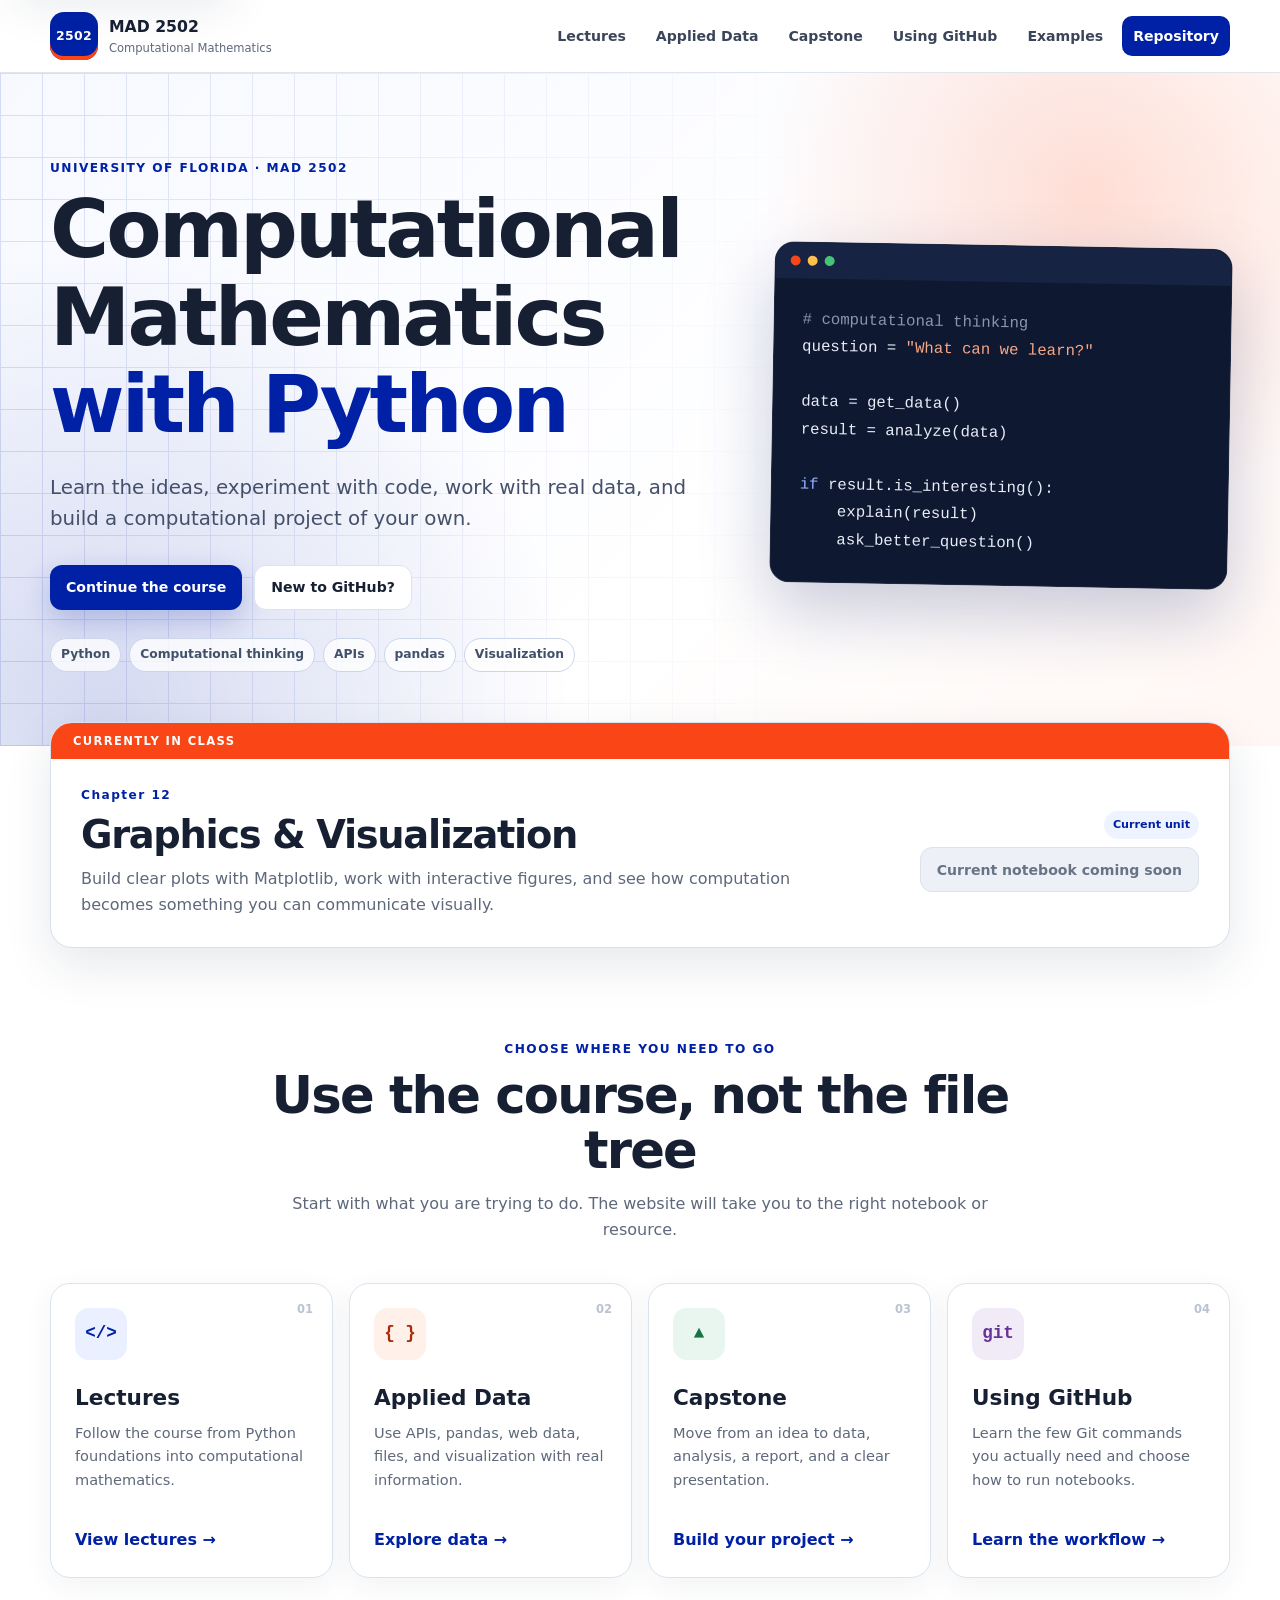
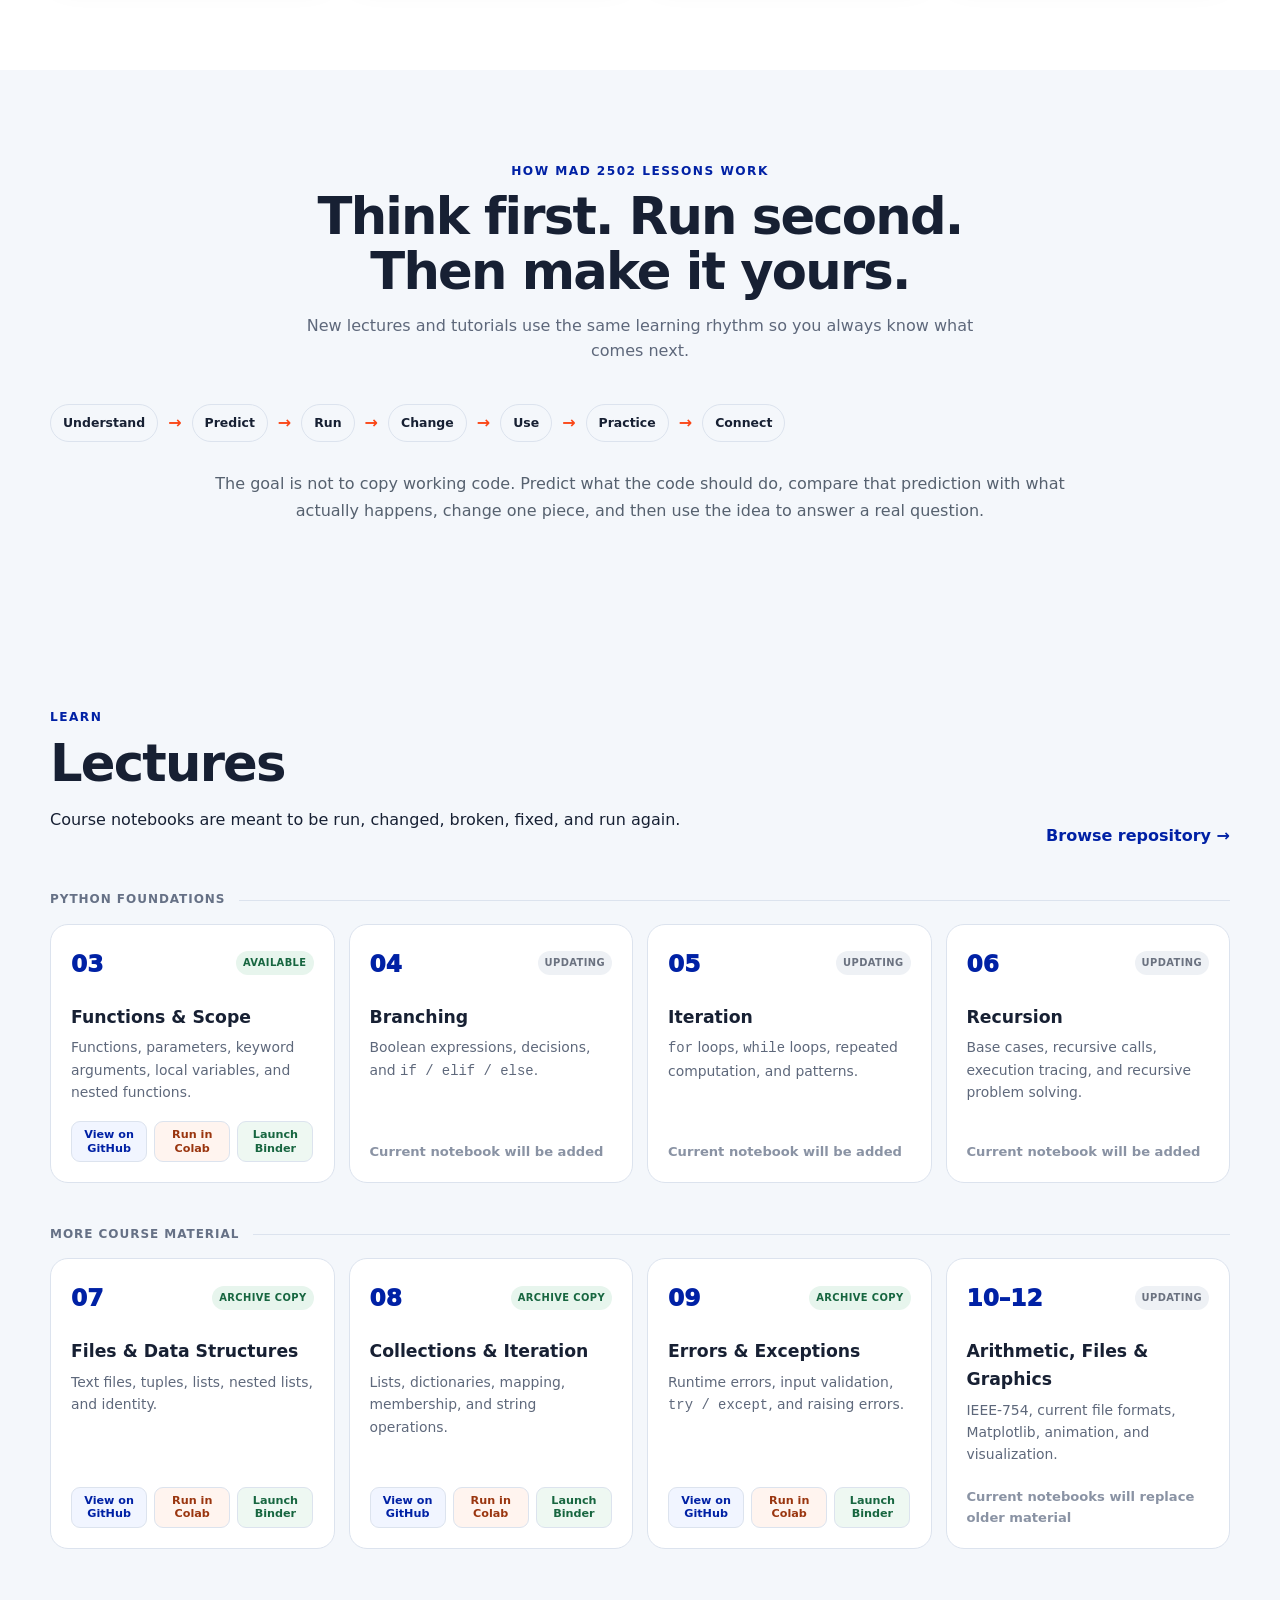
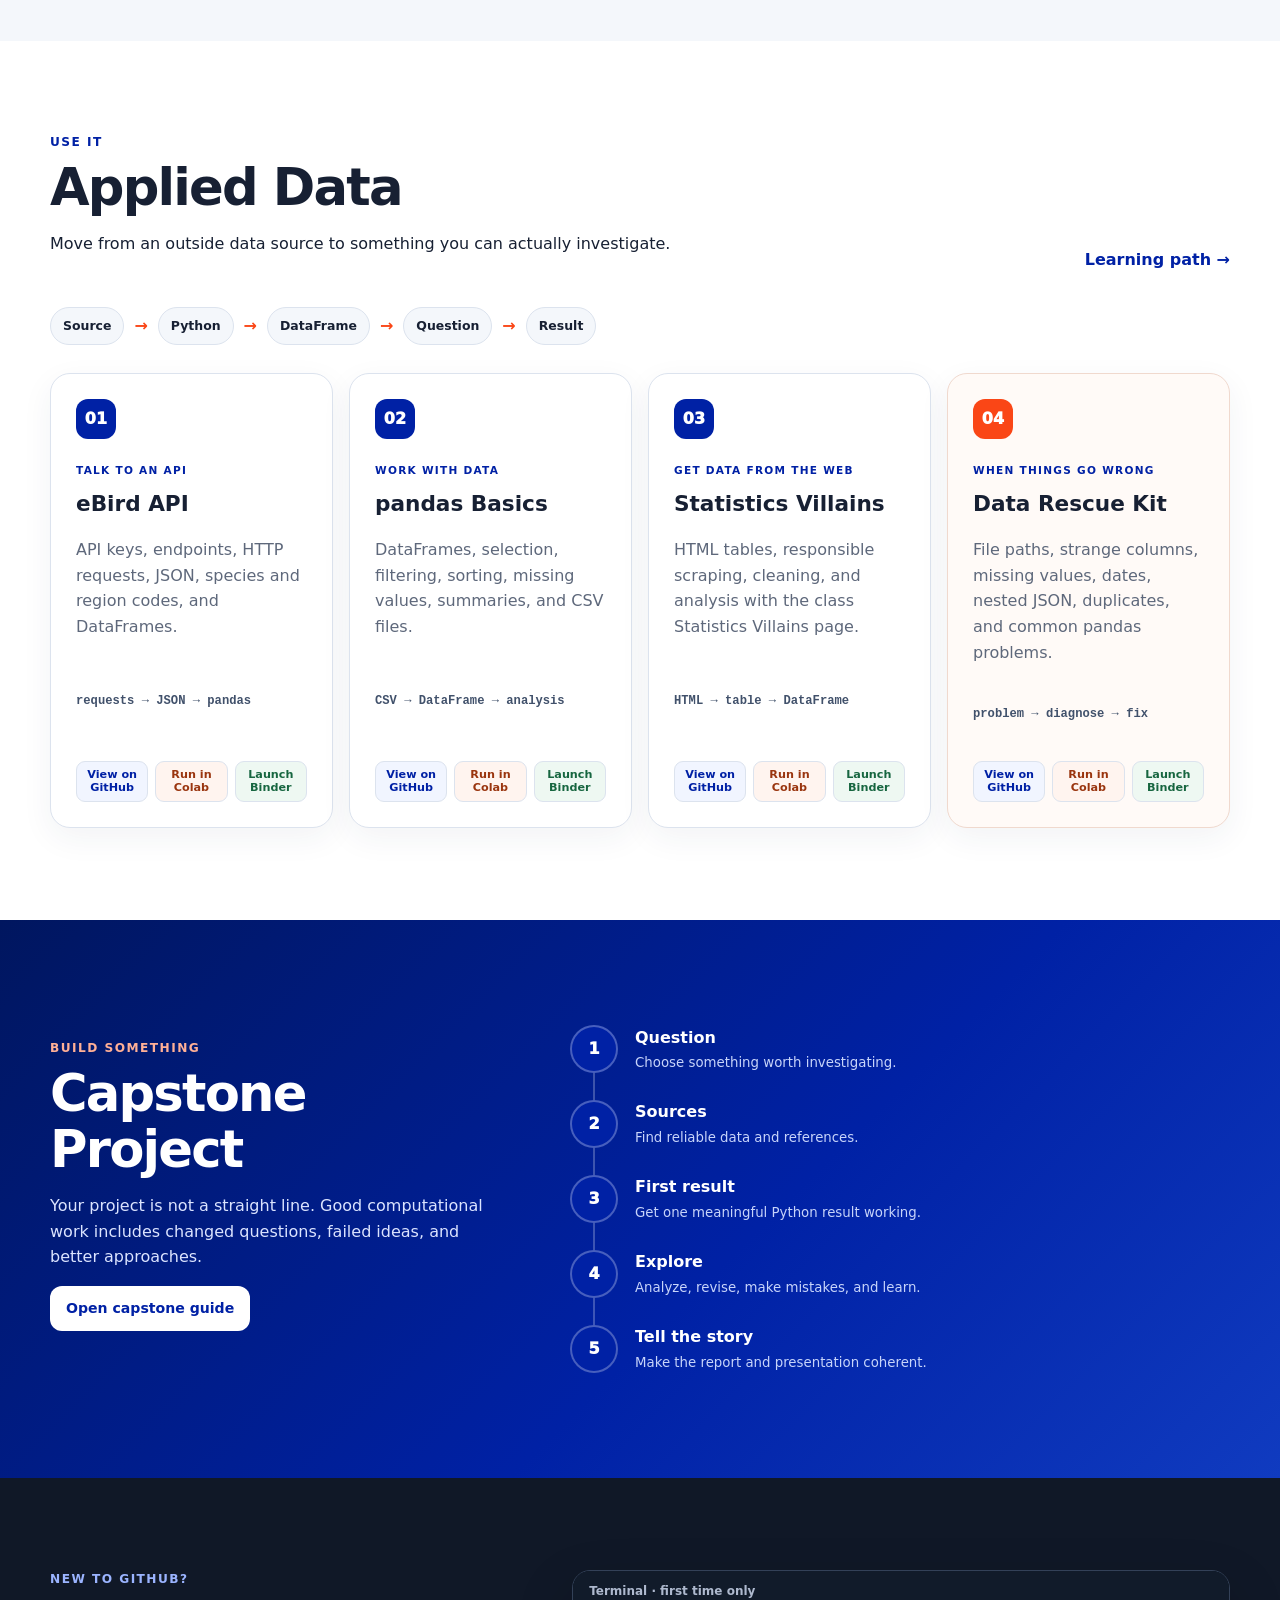
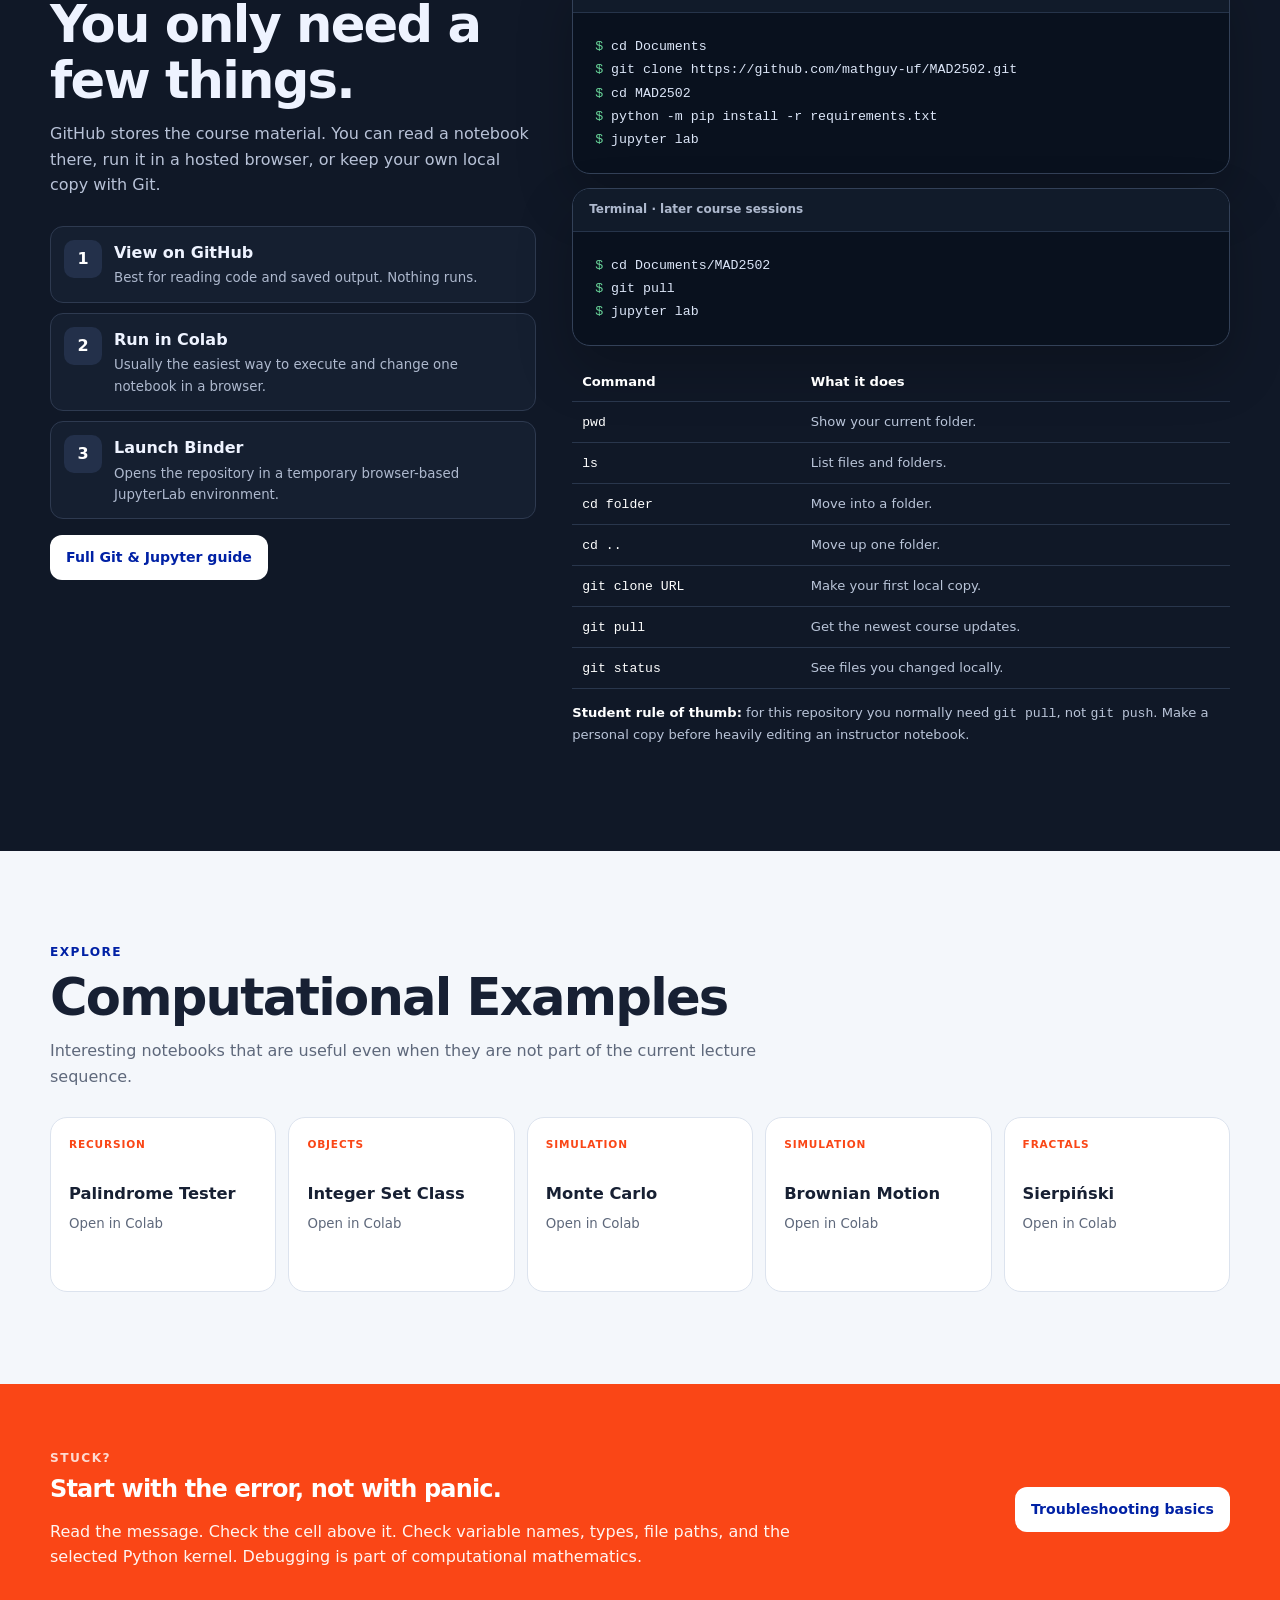
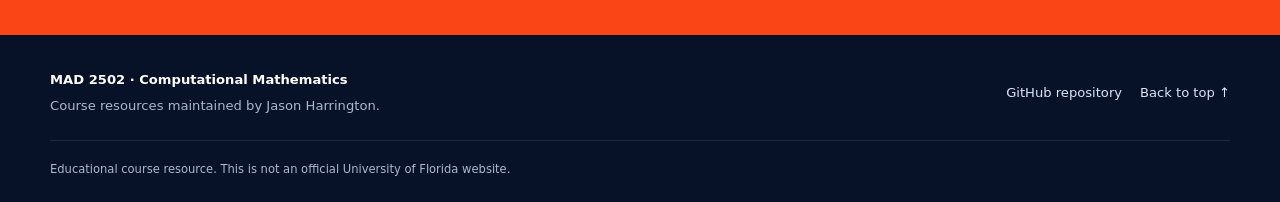
==== commit 0c15bd37: "Archive legacy notebooks and repair optional computational examples" ====
--- a/index.html
+++ b/index.html
@@ -123,12 +123,12 @@
           <article class="resource-card available">
             <div class="resource-top"><span class="chapter">07</span><span class="available-label">Archive copy</span></div>
             <h3>Files &amp; Data Structures</h3><p>Text files, tuples, lists, nested lists, and identity.</p>
-            <div class="notebook-actions"><a href="https://github.com/mathguy-uf/MAD2502/blob/main/Lecture07.ipynb">View on GitHub</a><a href="https://colab.research.google.com/github/mathguy-uf/MAD2502/blob/main/Lecture07.ipynb">Run in Colab</a><a href="https://mybinder.org/v2/gh/mathguy-uf/MAD2502/main?urlpath=lab/tree/Lecture07.ipynb">Launch Binder</a></div>
+            <div class="notebook-actions"><a href="https://github.com/mathguy-uf/MAD2502/blob/main/examples/collections.ipynb">View on GitHub</a><a href="https://colab.research.google.com/github/mathguy-uf/MAD2502/blob/main/examples/collections.ipynb">Run in Colab</a><a href="https://mybinder.org/v2/gh/mathguy-uf/MAD2502/main?urlpath=lab/tree/examples/collections.ipynb">Launch Binder</a></div>
           </article>
           <article class="resource-card available">
             <div class="resource-top"><span class="chapter">08</span><span class="available-label">Archive copy</span></div>
             <h3>Collections &amp; Iteration</h3><p>Lists, dictionaries, mapping, membership, and string operations.</p>
-            <div class="notebook-actions"><a href="https://github.com/mathguy-uf/MAD2502/blob/main/Lecture08.ipynb">View on GitHub</a><a href="https://colab.research.google.com/github/mathguy-uf/MAD2502/blob/main/Lecture08.ipynb">Run in Colab</a><a href="https://mybinder.org/v2/gh/mathguy-uf/MAD2502/main?urlpath=lab/tree/Lecture08.ipynb">Launch Binder</a></div>
+            <div class="notebook-actions"><a href="https://github.com/mathguy-uf/MAD2502/blob/main/examples/collections.ipynb">View on GitHub</a><a href="https://colab.research.google.com/github/mathguy-uf/MAD2502/blob/main/examples/collections.ipynb">Run in Colab</a><a href="https://mybinder.org/v2/gh/mathguy-uf/MAD2502/main?urlpath=lab/tree/examples/collections.ipynb">Launch Binder</a></div>
           </article>
           <article class="resource-card available">
             <div class="resource-top"><span class="chapter">09</span><span class="available-label">Archive copy</span></div>
@@ -218,11 +218,11 @@
       <div class="page-shell">
         <div class="section-heading"><p class="section-kicker">EXPLORE</p><h2 id="examples-title">Computational Examples</h2><p>Interesting notebooks that are useful even when they are not part of the current lecture sequence.</p></div>
         <div class="example-list">
-          <a href="https://colab.research.google.com/github/mathguy-uf/MAD2502/blob/main/palindrome.ipynb"><span>Recursion</span><strong>Palindrome Tester</strong><small>Open in Colab</small></a>
-          <a href="https://colab.research.google.com/github/mathguy-uf/MAD2502/blob/main/IntSetExample.ipynb"><span>Objects</span><strong>Integer Set Class</strong><small>Open in Colab</small></a>
-          <a href="https://colab.research.google.com/github/mathguy-uf/MAD2502/blob/main/monte_carlo.ipynb"><span>Simulation</span><strong>Monte Carlo</strong><small>Open in Colab</small></a>
-          <a href="https://colab.research.google.com/github/mathguy-uf/MAD2502/blob/main/BrownianMotion.ipynb"><span>Simulation</span><strong>Brownian Motion</strong><small>Open in Colab</small></a>
-          <a href="https://colab.research.google.com/github/mathguy-uf/MAD2502/blob/main/sierpinski.ipynb"><span>Fractals</span><strong>Sierpiński</strong><small>Open in Colab</small></a>
+          <a href="https://colab.research.google.com/github/mathguy-uf/MAD2502/blob/main/examples/palindrome.ipynb"><span>Recursion</span><strong>Palindrome Tester</strong><small>Open in Colab</small></a>
+          <a href="https://colab.research.google.com/github/mathguy-uf/MAD2502/blob/main/examples/intset_example.ipynb"><span>Objects</span><strong>Integer Set Class</strong><small>Open in Colab</small></a>
+          <a href="https://colab.research.google.com/github/mathguy-uf/MAD2502/blob/main/examples/monte_carlo.ipynb"><span>Simulation</span><strong>Monte Carlo</strong><small>Open in Colab</small></a>
+          <a href="https://colab.research.google.com/github/mathguy-uf/MAD2502/blob/main/examples/brownian_motion.ipynb"><span>Simulation</span><strong>Brownian Motion</strong><small>Open in Colab</small></a>
+          <a href="https://colab.research.google.com/github/mathguy-uf/MAD2502/blob/main/examples/sierpinski.ipynb"><span>Fractals</span><strong>Sierpiński</strong><small>Open in Colab</small></a>
         </div>
       </div>
     </section>
@@ -243,3 +243,4 @@
   <script src="script.js?v=1.0.0"></script>
 </body>
 </html>
+
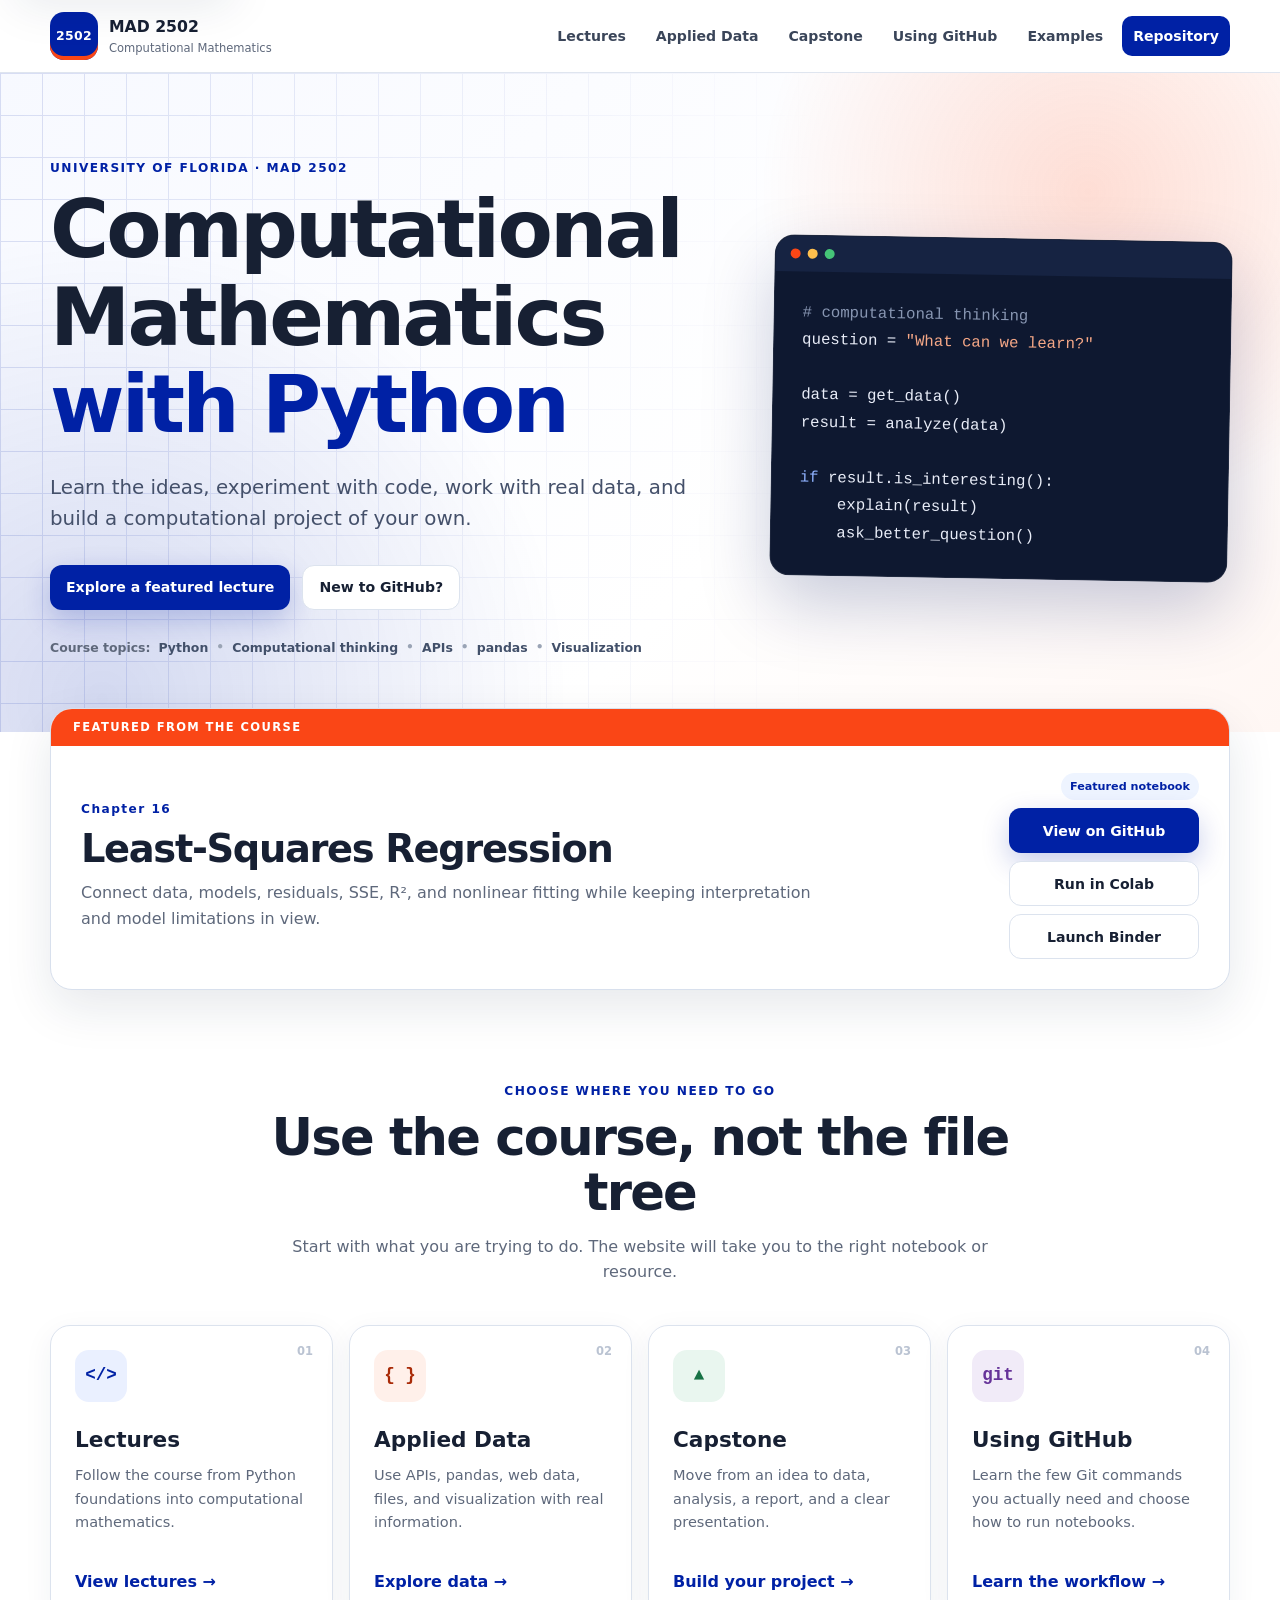
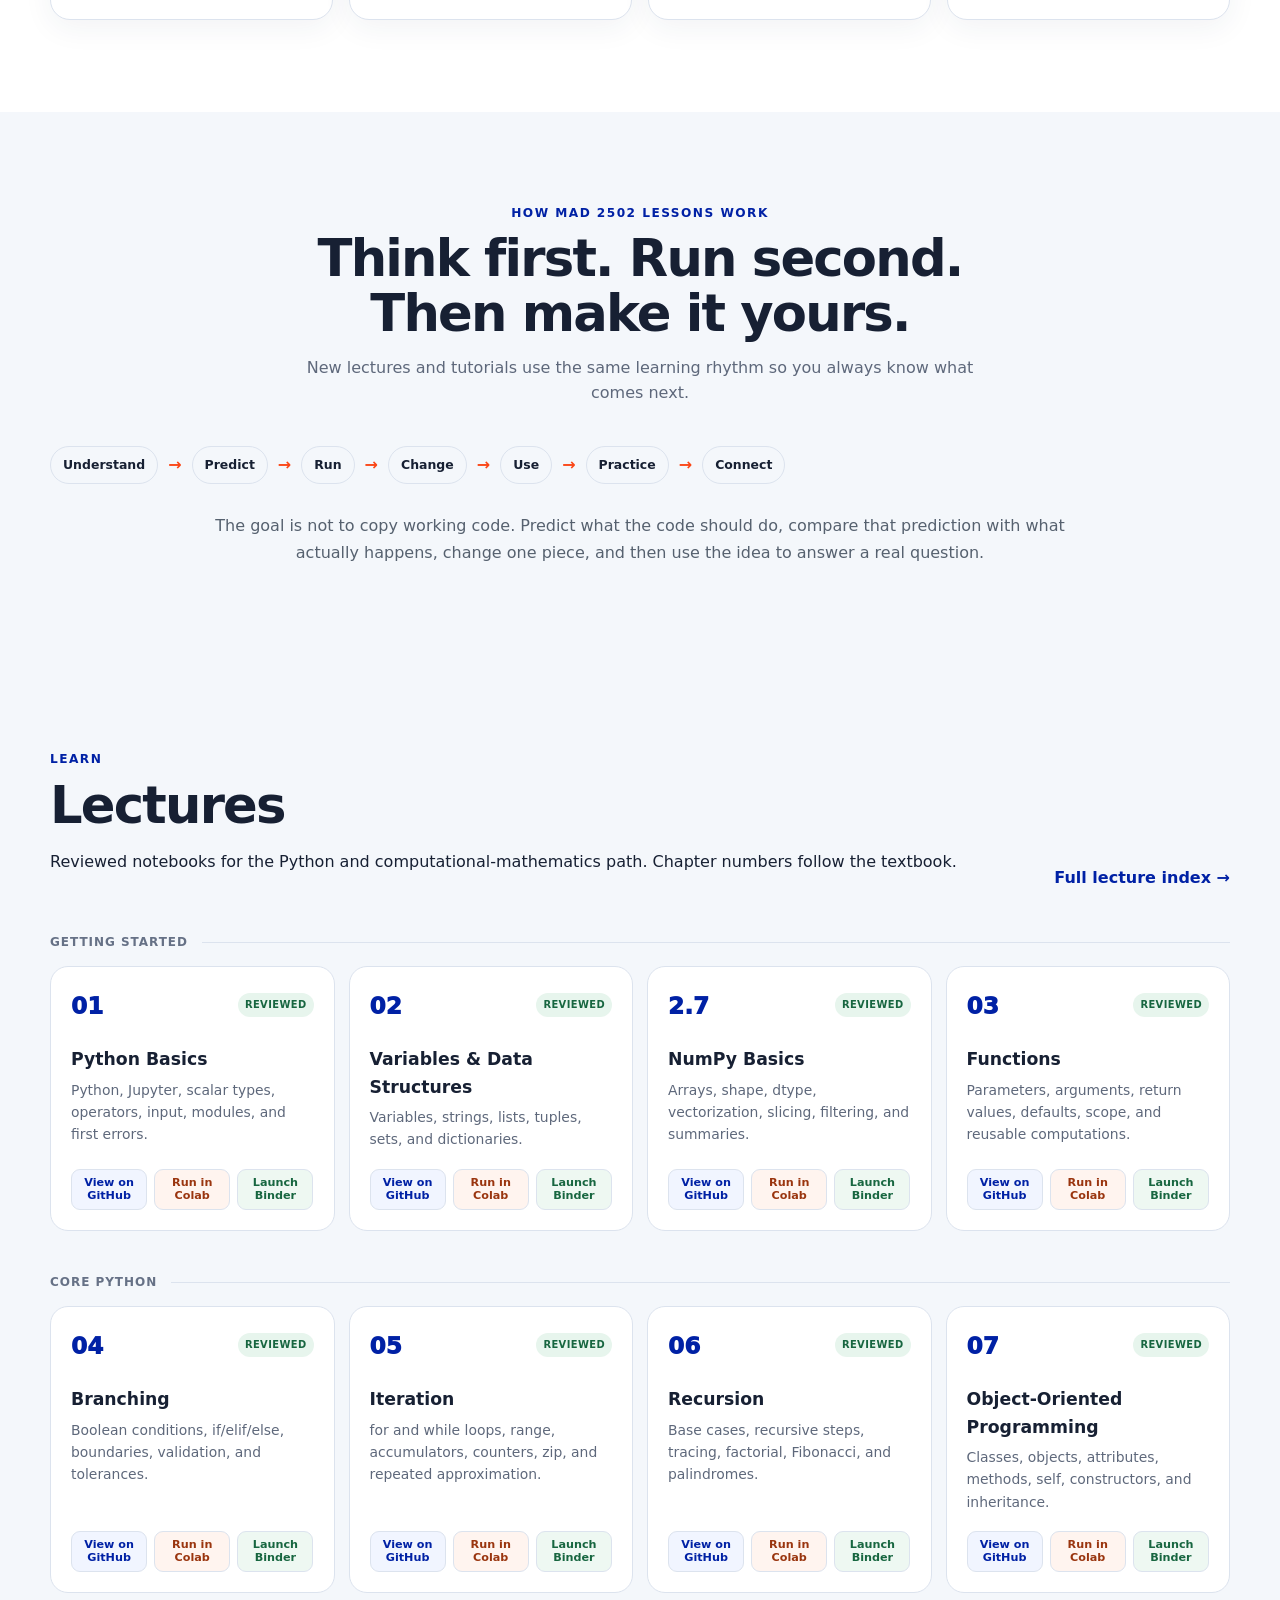
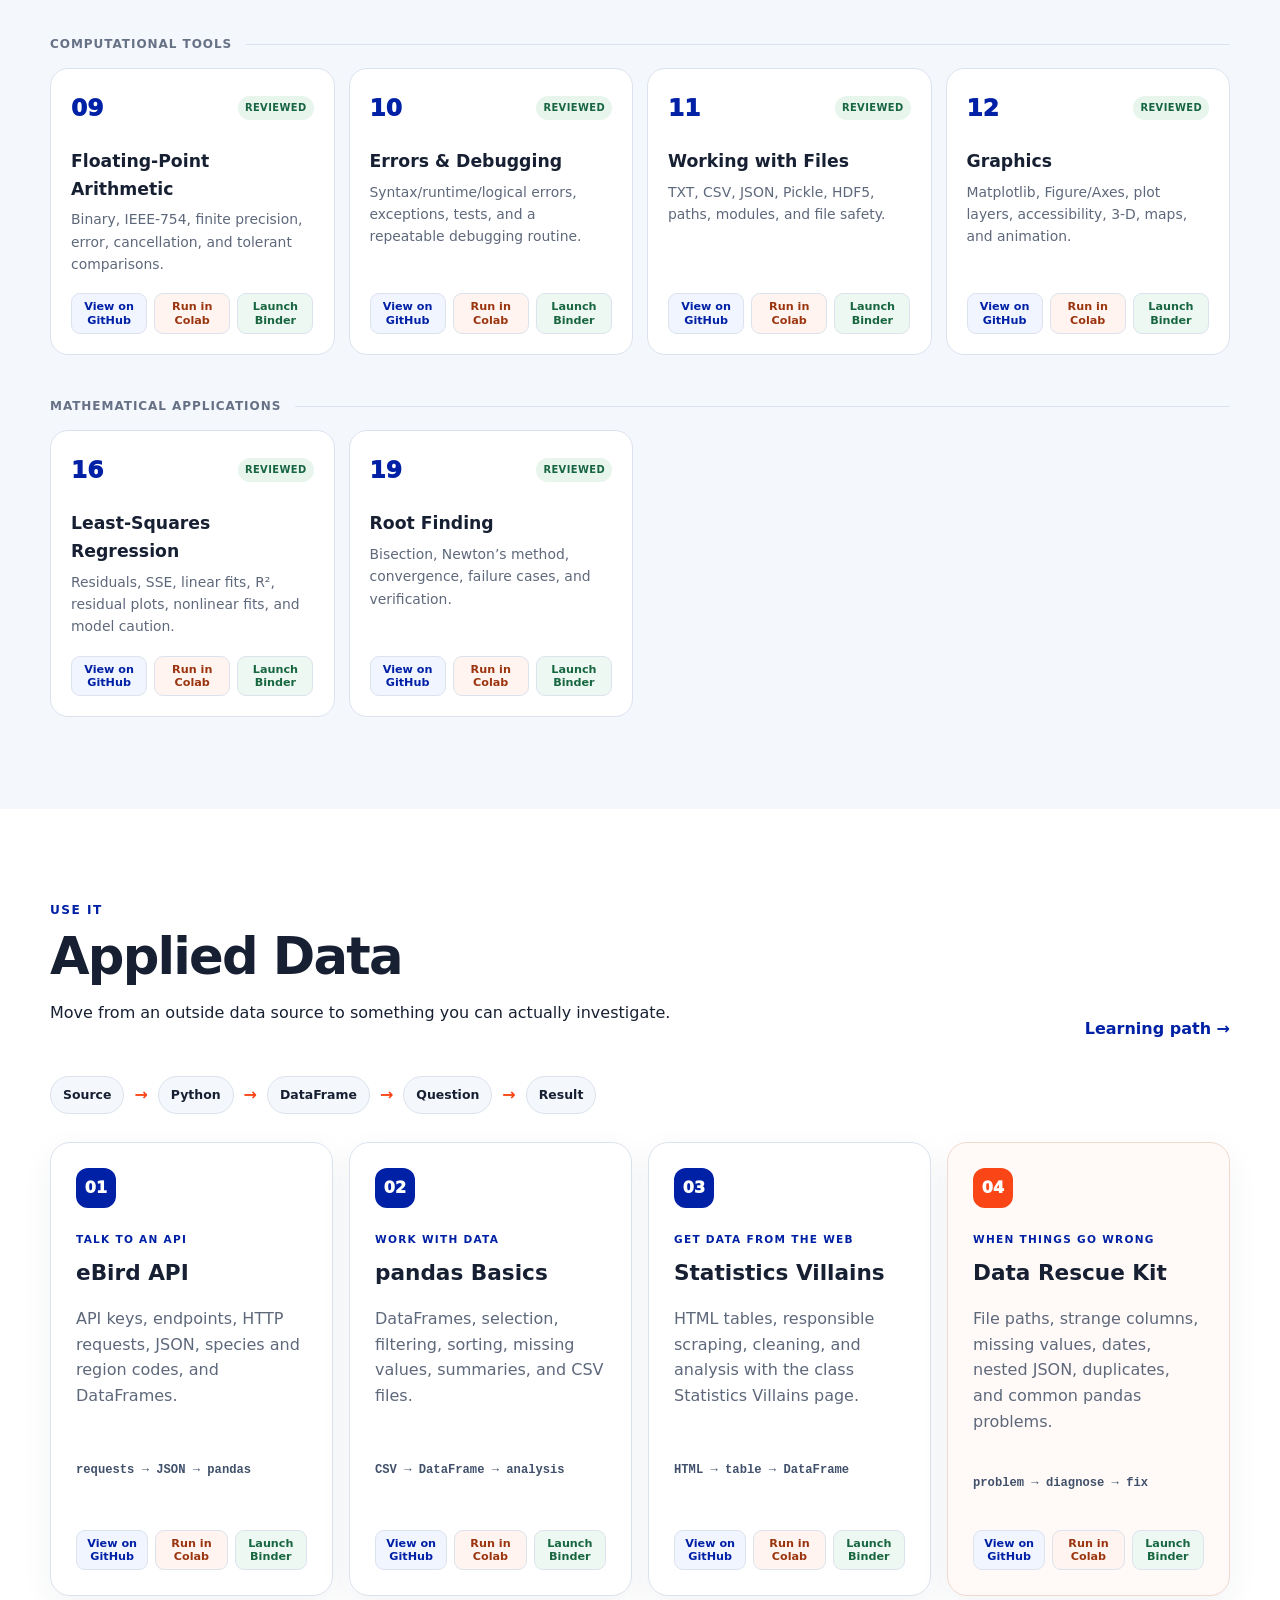
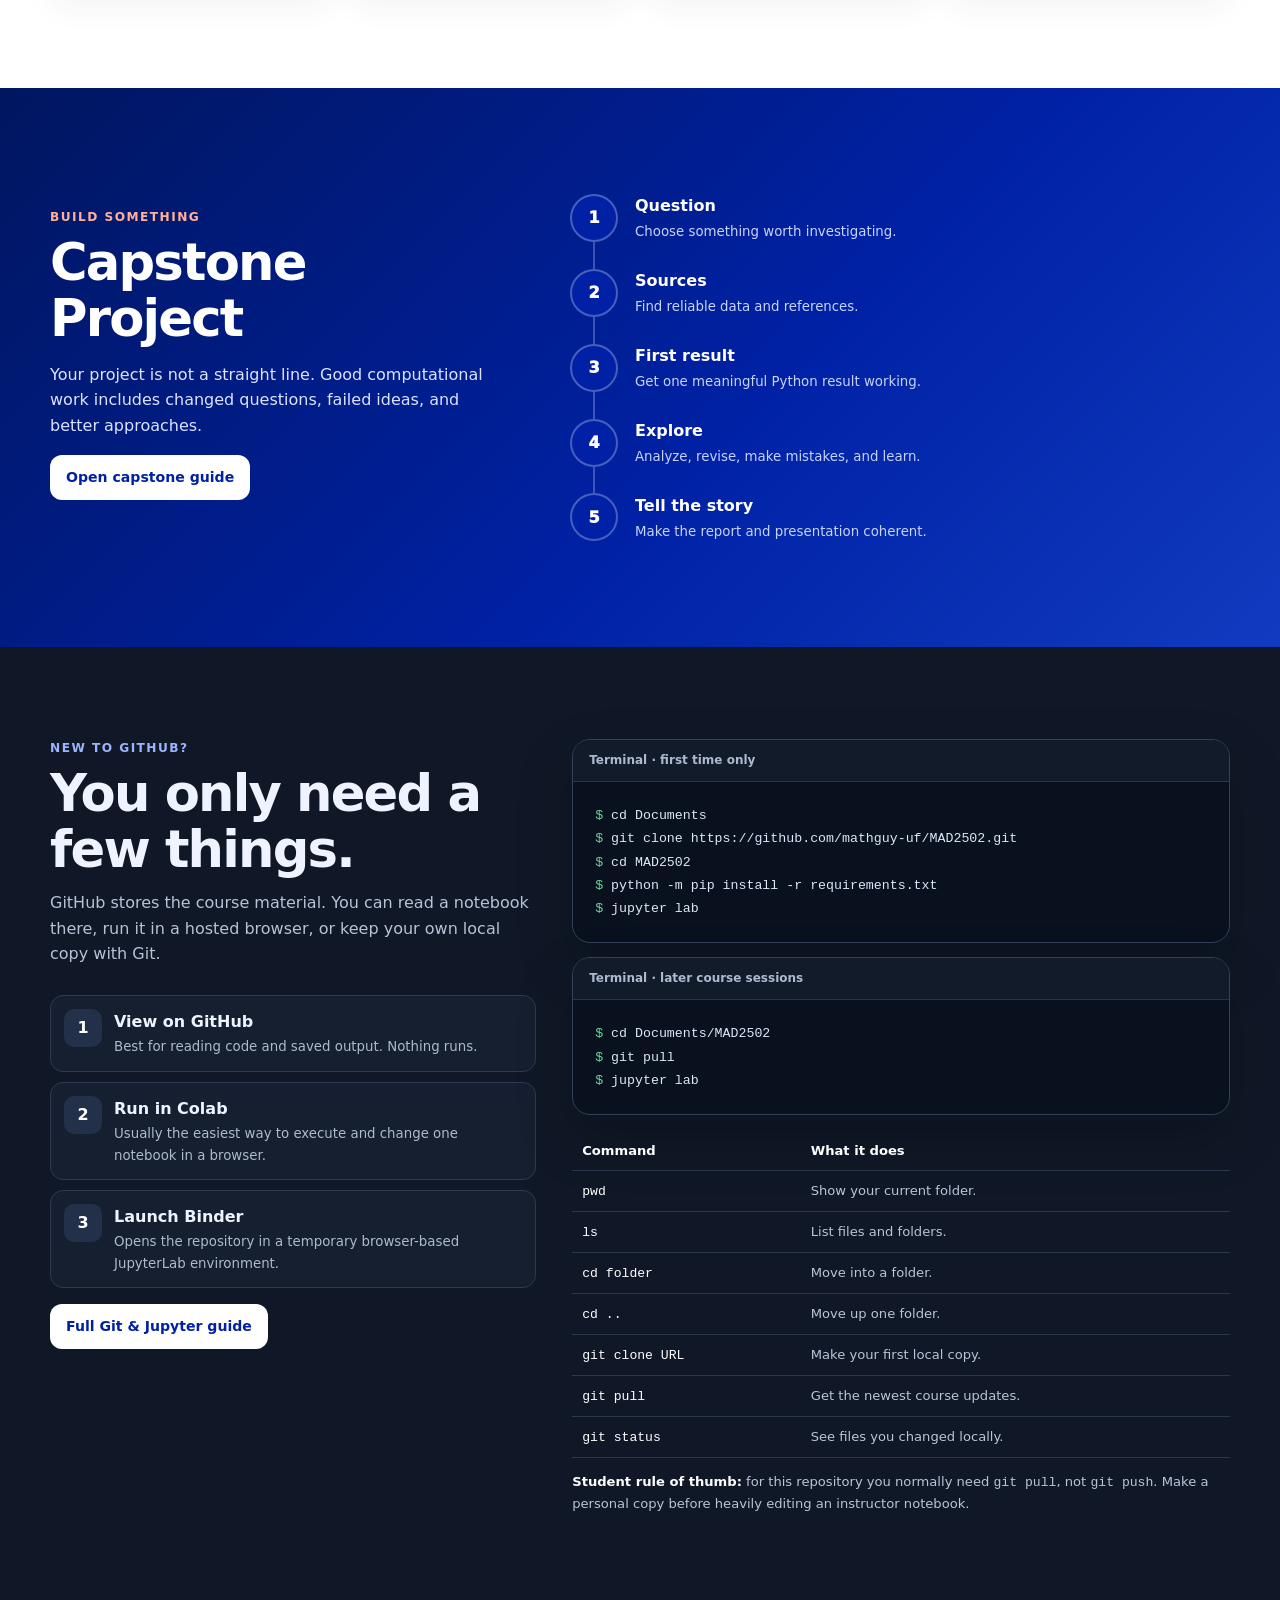
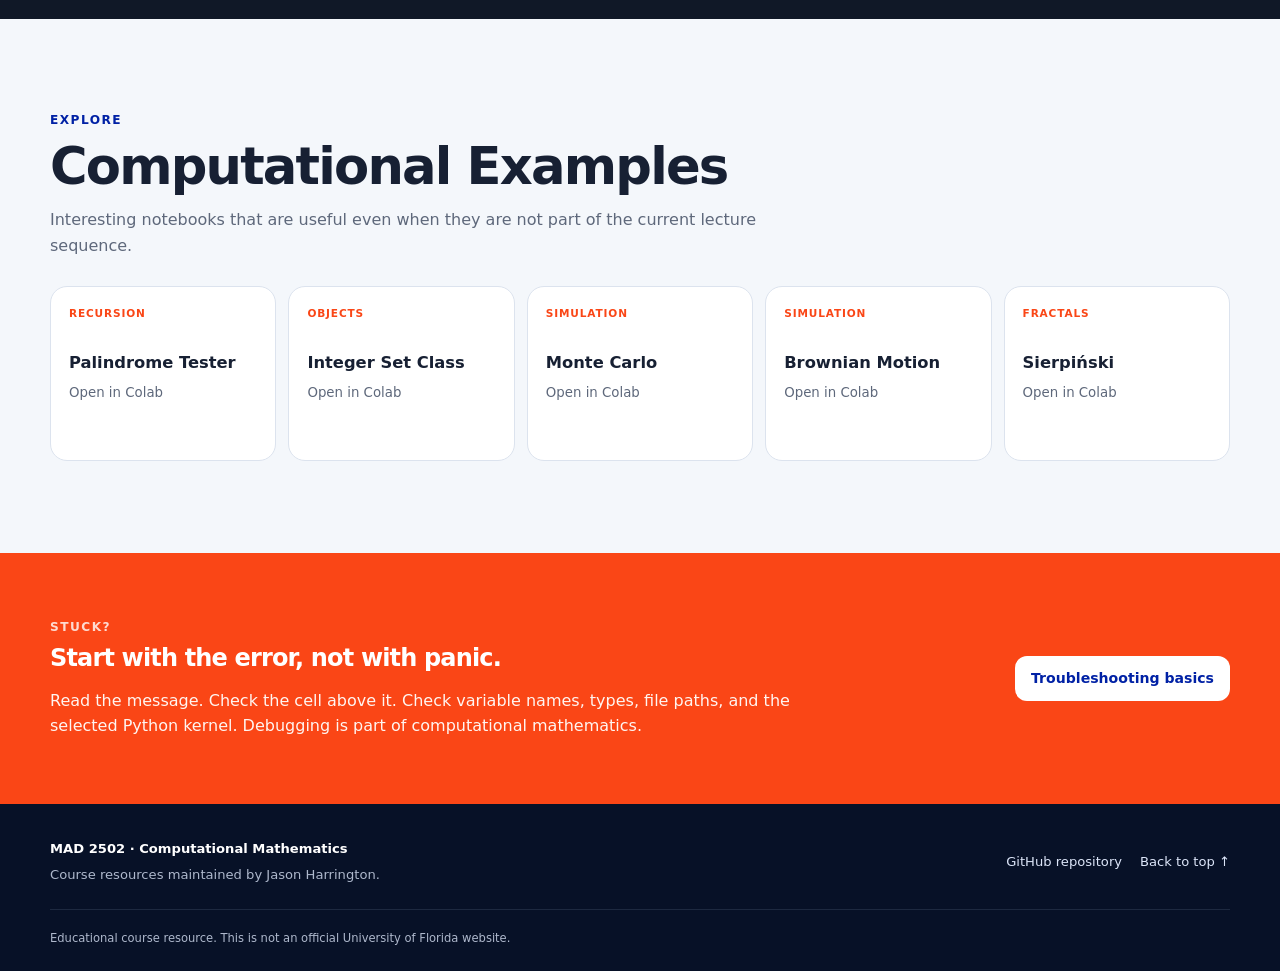
==== commit a88a79d0: "Replace current lecture with featured fallback" ====
--- a/index.html
+++ b/index.html
@@ -37,7 +37,7 @@
           <h1>Computational Mathematics <span>with Python</span></h1>
           <p class="hero-lead">Learn the ideas, experiment with code, work with real data, and build a computational project of your own.</p>
           <div class="hero-actions">
-            <a class="button button-primary" href="#current">Continue the course</a>
+            <a class="button button-primary" href="#current">Explore a featured lecture</a>
             <a class="button button-secondary" href="#github">New to GitHub?</a>
           </div>
           <div class="hero-tags" aria-label="Course topics">
@@ -63,16 +63,18 @@
     <section class="current-section" id="current" aria-labelledby="current-title">
       <div class="page-shell">
         <div class="current-card">
-          <div class="current-badge">CURRENTLY IN CLASS</div>
+          <div class="current-badge">FEATURED FROM THE COURSE</div>
           <div class="current-main">
             <div>
-              <p class="section-kicker">Chapter 12</p>
-              <h2 id="current-title">Graphics &amp; Visualization</h2>
-              <p>Build clear plots with Matplotlib, work with interactive figures, and see how computation becomes something you can communicate visually.</p>
+              <p class="section-kicker">Chapter 9</p>
+              <h2 id="current-title">Floating-Point Arithmetic</h2>
+              <p>See why computers cannot represent every real number exactly, explore IEEE-754, and learn why numerical comparisons need tolerance.</p>
             </div>
             <div class="current-actions">
-              <span class="status-pill">Current unit</span>
-              <span class="button button-disabled" aria-disabled="true">Current notebook coming soon</span>
+              <span class="status-pill">Featured notebook</span>
+              <a class="button button-primary" href="https://github.com/mathguy-uf/MAD2502/blob/main/lectures/09_floating_point.ipynb">View on GitHub</a>
+              <a class="button button-secondary" href="https://colab.research.google.com/github/mathguy-uf/MAD2502/blob/main/lectures/09_floating_point.ipynb">Run in Colab</a>
+              <a class="button button-secondary" href="https://mybinder.org/v2/gh/mathguy-uf/MAD2502/main?urlpath=lab/tree/lectures/09_floating_point.ipynb">Launch Binder</a>
             </div>
           </div>
         </div>
@@ -108,9 +110,9 @@
             <h3>Functions &amp; Scope</h3>
             <p>Functions, parameters, keyword arguments, local variables, and nested functions.</p>
             <div class="notebook-actions">
-              <a href="https://github.com/mathguy-uf/MAD2502/blob/main/Lecture03.ipynb">View on GitHub</a>
-              <a href="https://colab.research.google.com/github/mathguy-uf/MAD2502/blob/main/Lecture03.ipynb">Run in Colab</a>
-              <a href="https://mybinder.org/v2/gh/mathguy-uf/MAD2502/main?urlpath=lab/tree/Lecture03.ipynb">Launch Binder</a>
+              <a href="https://github.com/mathguy-uf/MAD2502/blob/main/lectures/03_functions.ipynb">View on GitHub</a>
+              <a href="https://colab.research.google.com/github/mathguy-uf/MAD2502/blob/main/lectures/03_functions.ipynb">Run in Colab</a>
+              <a href="https://mybinder.org/v2/gh/mathguy-uf/MAD2502/main?urlpath=lab/tree/lectures/03_functions.ipynb">Launch Binder</a>
             </div>
           </article>
           <article class="resource-card planned"><div class="resource-top"><span class="chapter">04</span><span class="planned-label">Updating</span></div><h3>Branching</h3><p>Boolean expressions, decisions, and <code>if / elif / else</code>.</p><span class="resource-link muted">Current notebook will be added</span></article>
@@ -133,7 +135,7 @@
           <article class="resource-card available">
             <div class="resource-top"><span class="chapter">09</span><span class="available-label">Archive copy</span></div>
             <h3>Errors &amp; Exceptions</h3><p>Runtime errors, input validation, <code>try / except</code>, and raising errors.</p>
-            <div class="notebook-actions"><a href="https://github.com/mathguy-uf/MAD2502/blob/main/Lecture09.ipynb">View on GitHub</a><a href="https://colab.research.google.com/github/mathguy-uf/MAD2502/blob/main/Lecture09.ipynb">Run in Colab</a><a href="https://mybinder.org/v2/gh/mathguy-uf/MAD2502/main?urlpath=lab/tree/Lecture09.ipynb">Launch Binder</a></div>
+            <div class="notebook-actions"><a href="https://github.com/mathguy-uf/MAD2502/blob/main/lectures/09_errors.ipynb">View on GitHub</a><a href="https://colab.research.google.com/github/mathguy-uf/MAD2502/blob/main/lectures/09_errors.ipynb">Run in Colab</a><a href="https://mybinder.org/v2/gh/mathguy-uf/MAD2502/main?urlpath=lab/tree/lectures/09_errors.ipynb">Launch Binder</a></div>
           </article>
           <article class="resource-card planned"><div class="resource-top"><span class="chapter">10–12</span><span class="planned-label">Updating</span></div><h3>Arithmetic, Files &amp; Graphics</h3><p>IEEE-754, current file formats, Matplotlib, animation, and visualization.</p><span class="resource-link muted">Current notebooks will replace older material</span></article>
         </div>
@@ -243,4 +245,3 @@
   <script src="script.js?v=1.0.0"></script>
 </body>
 </html>
-
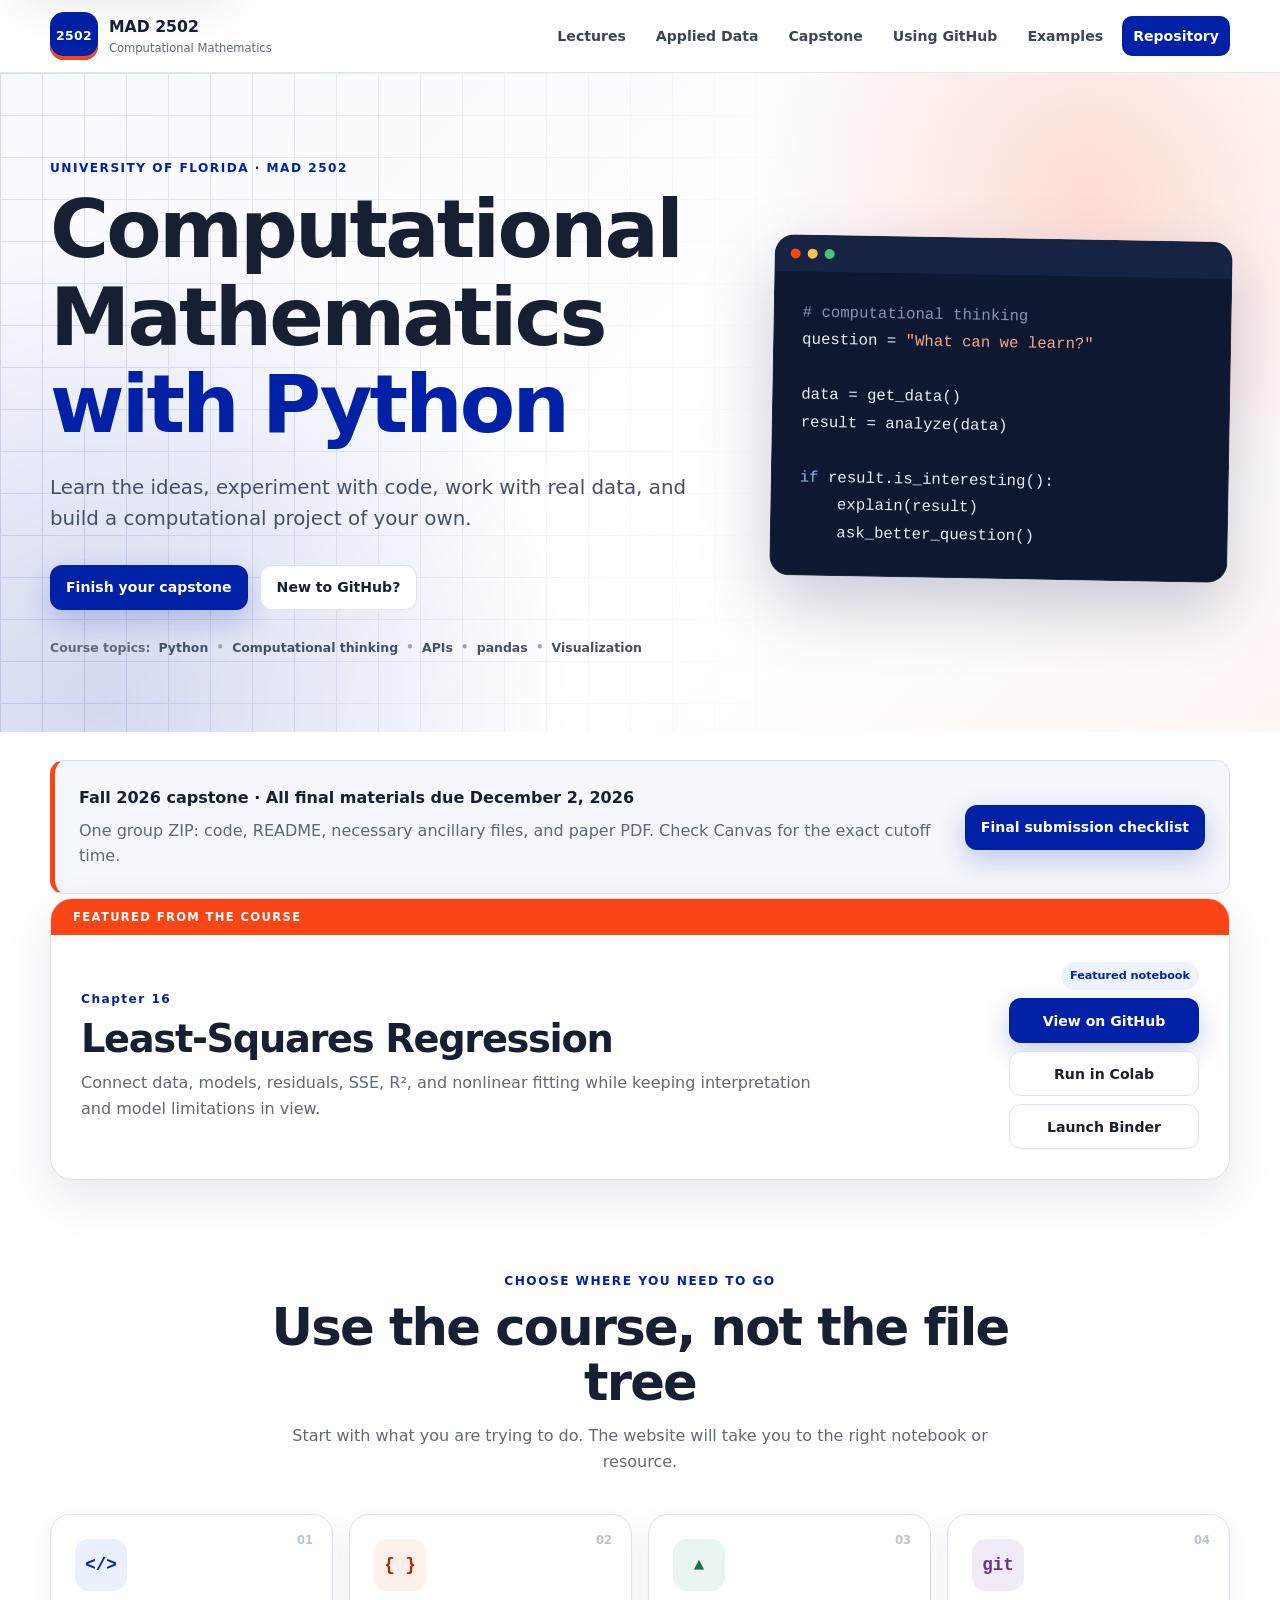
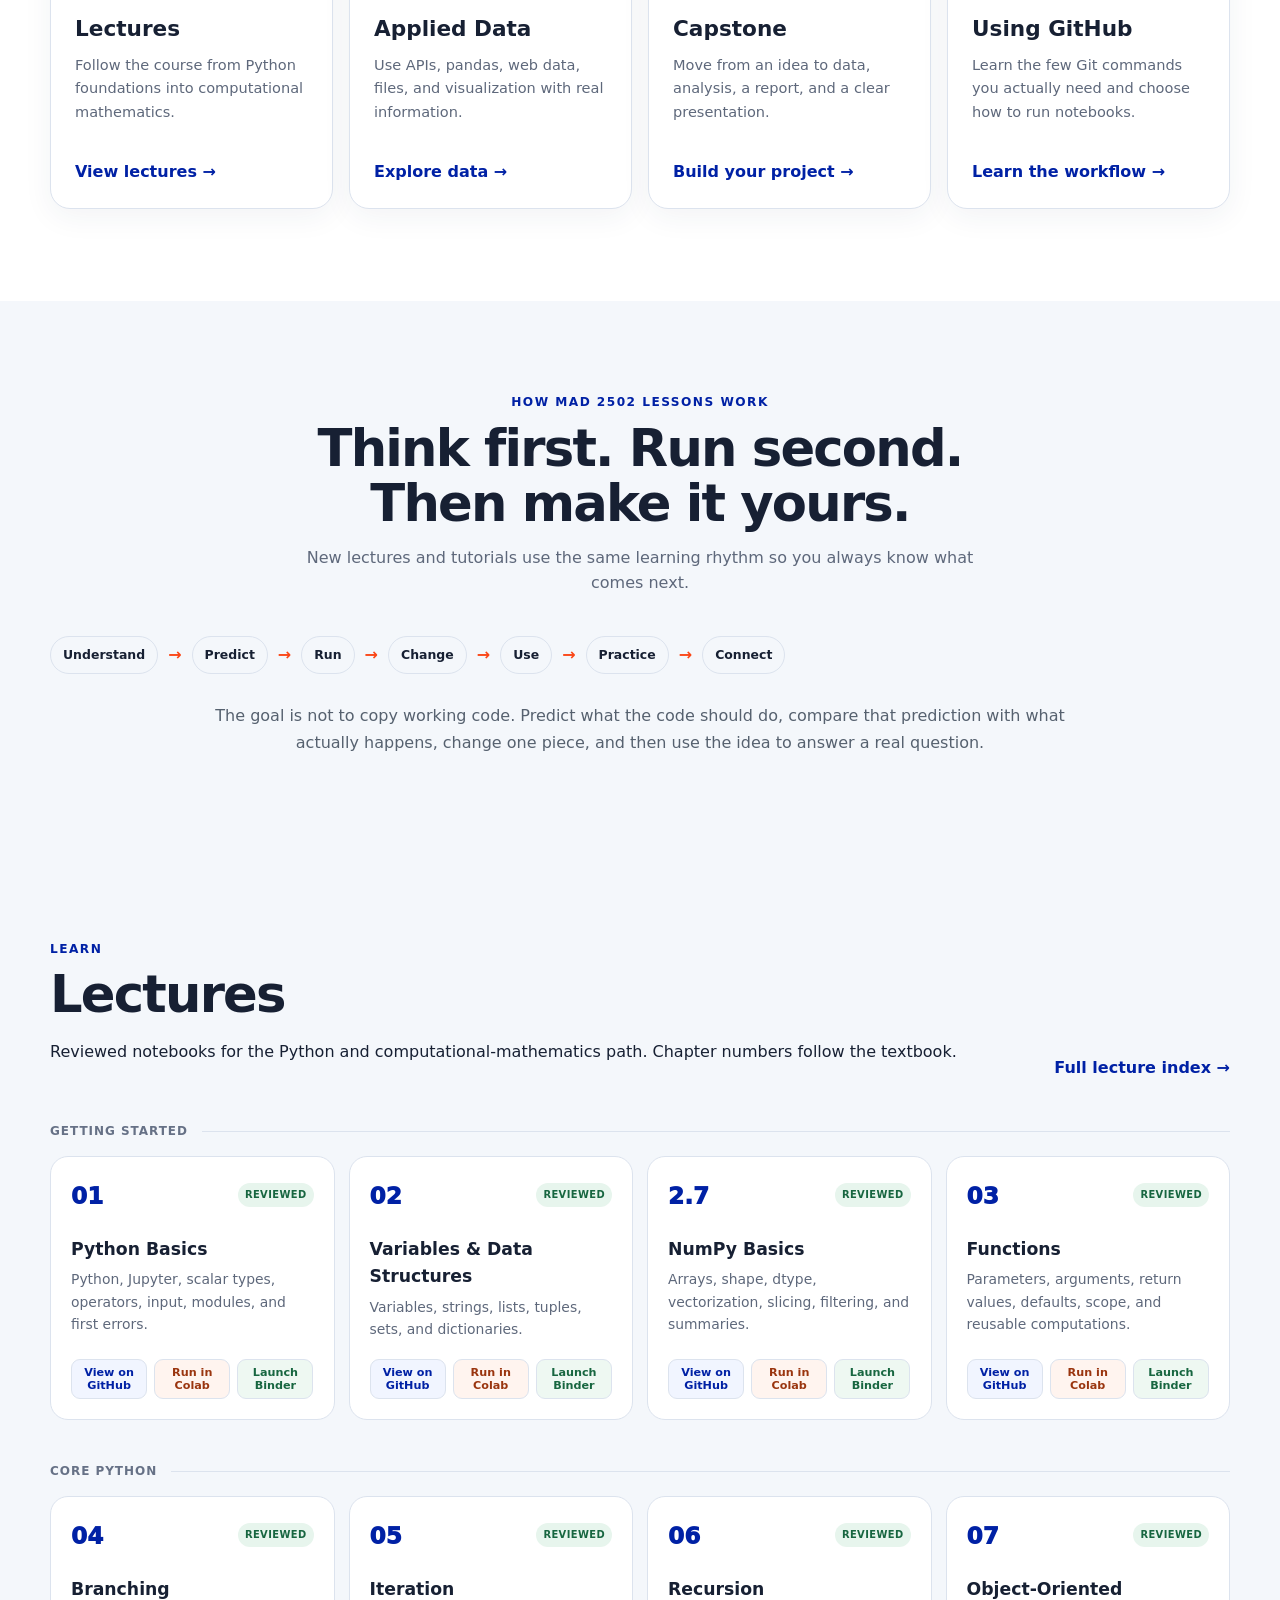
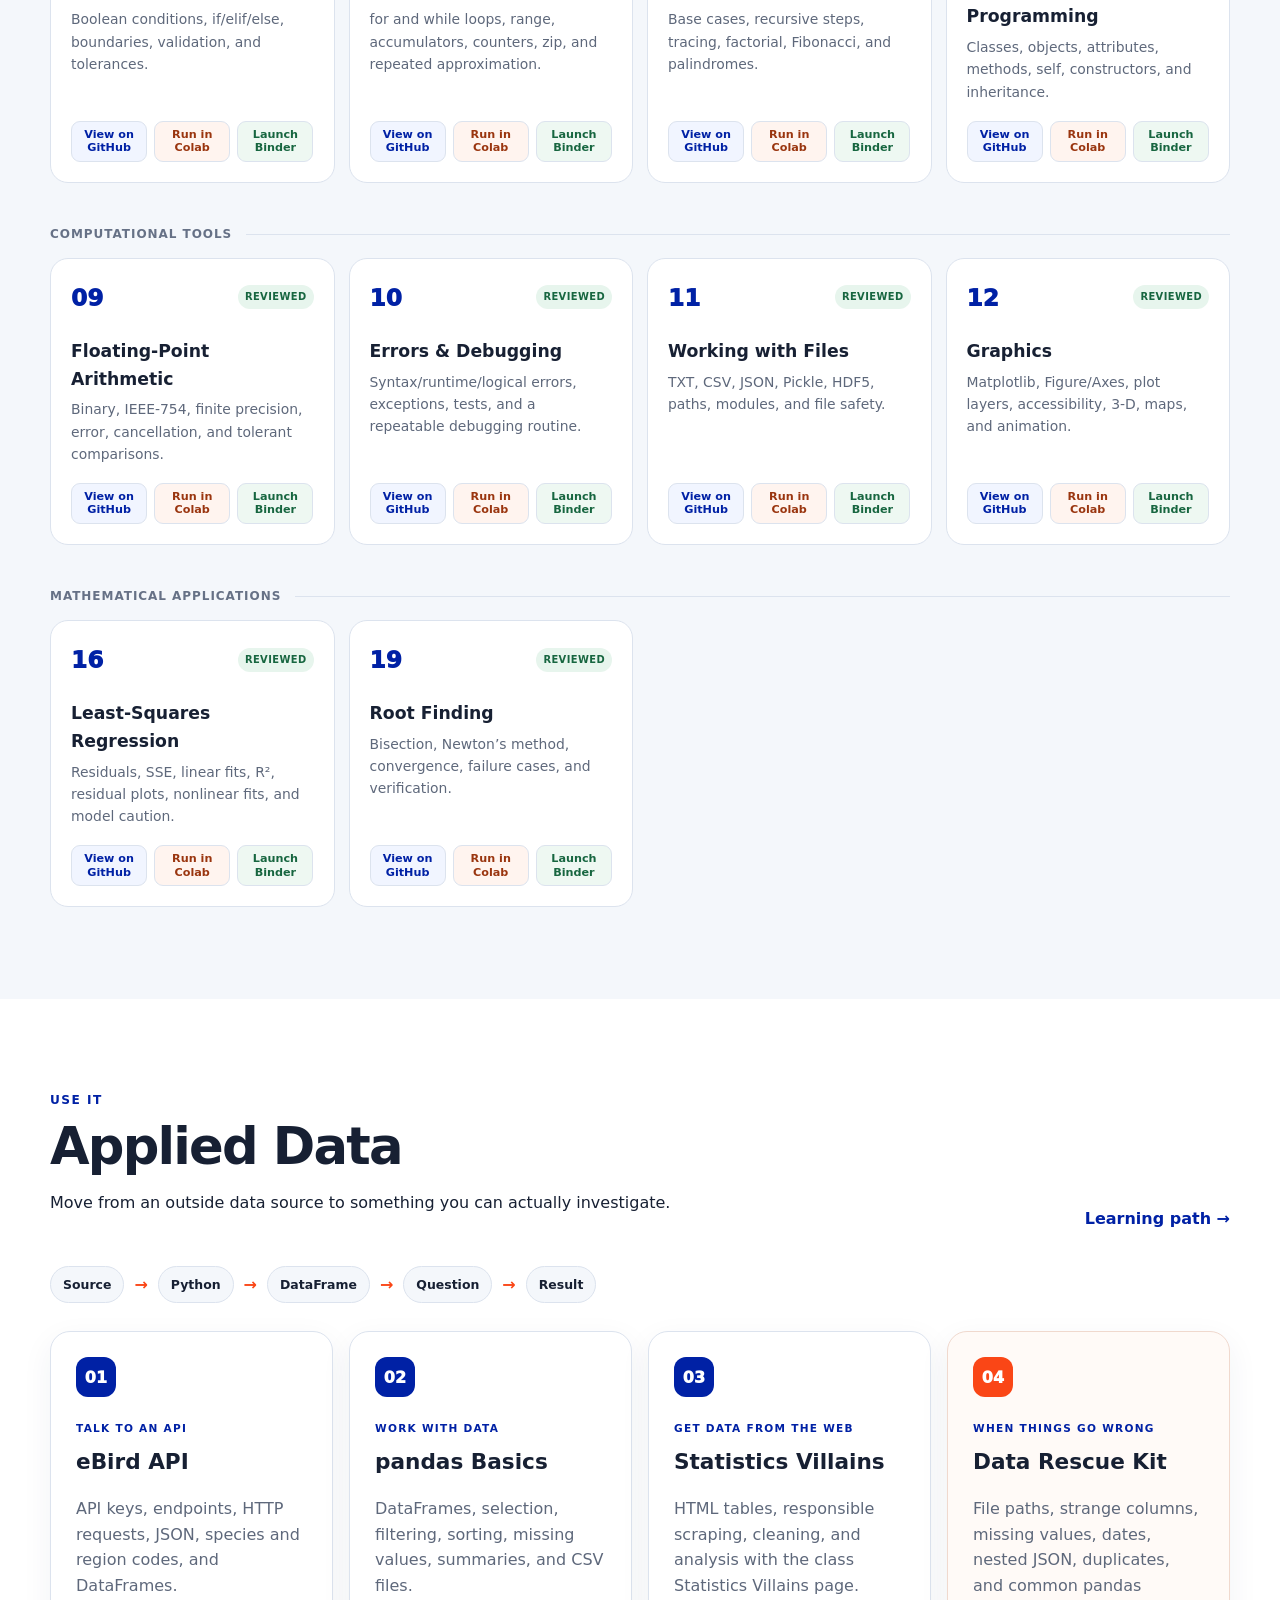
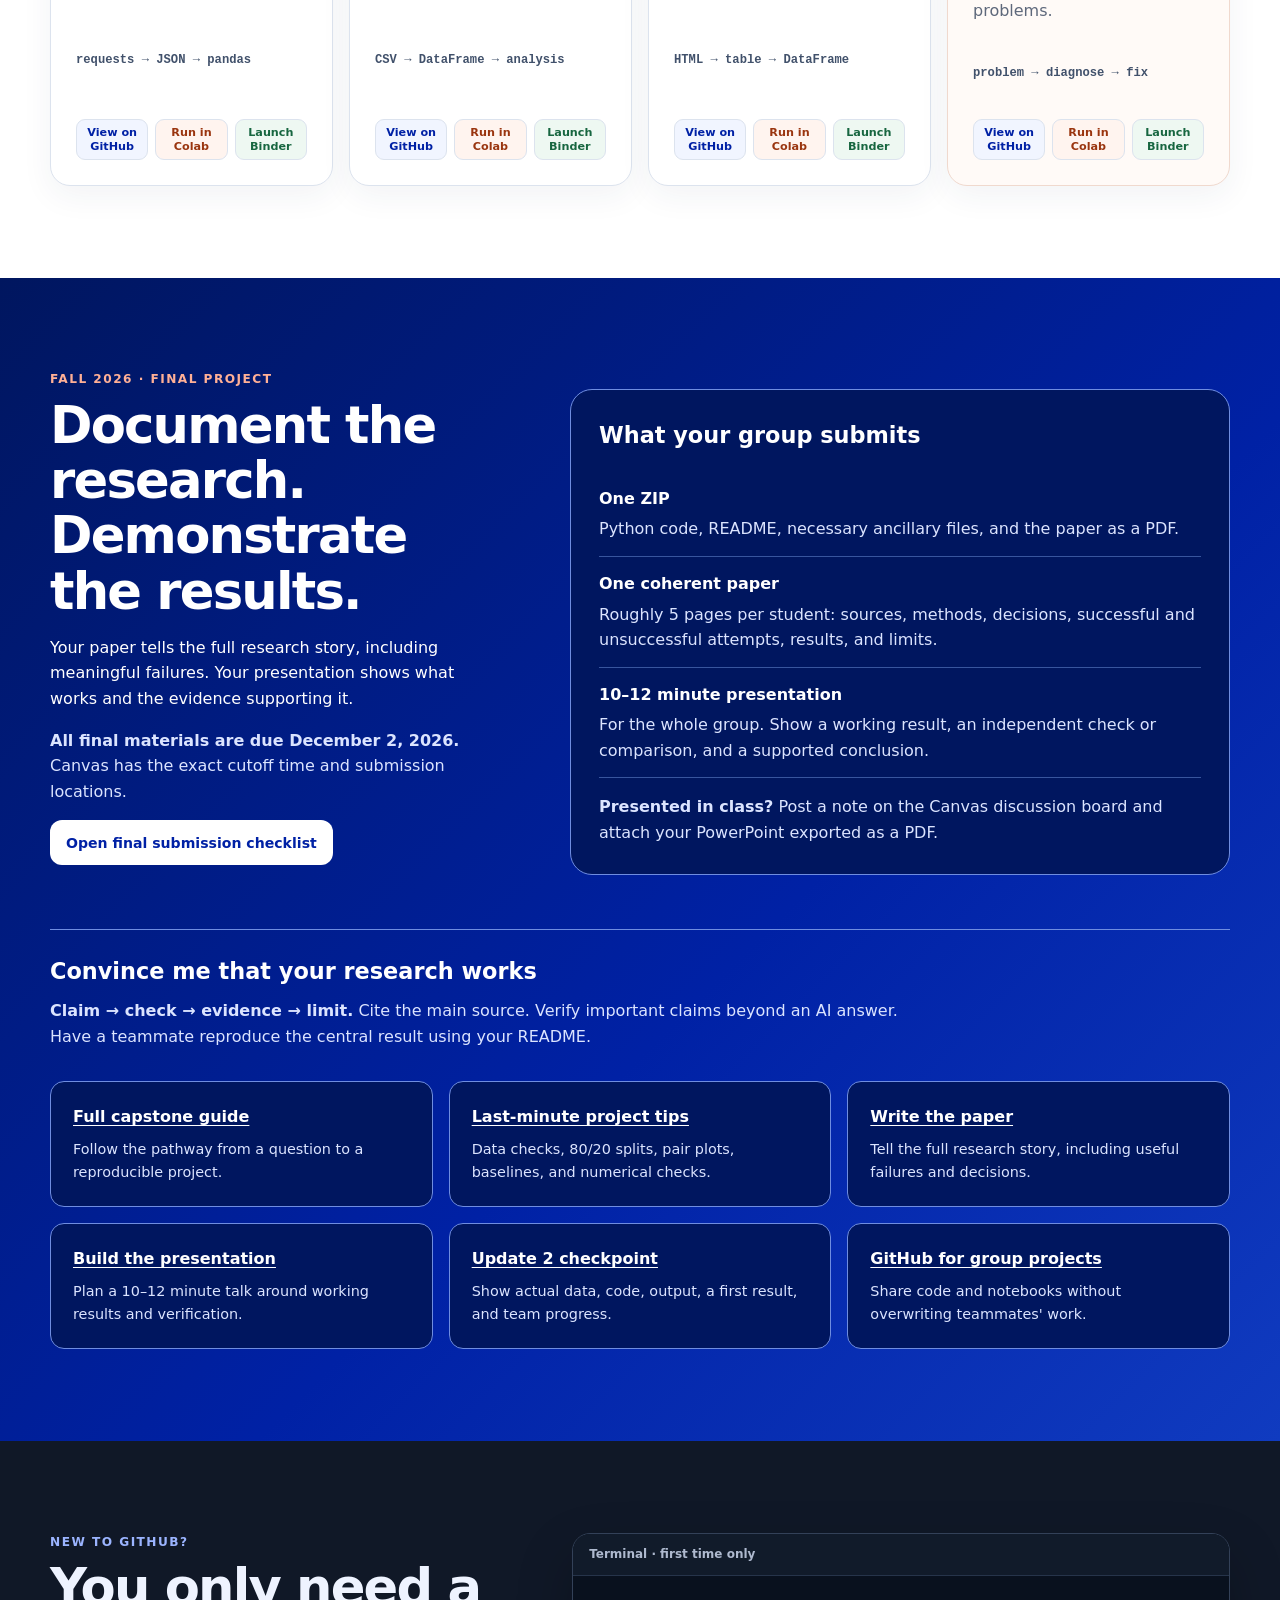
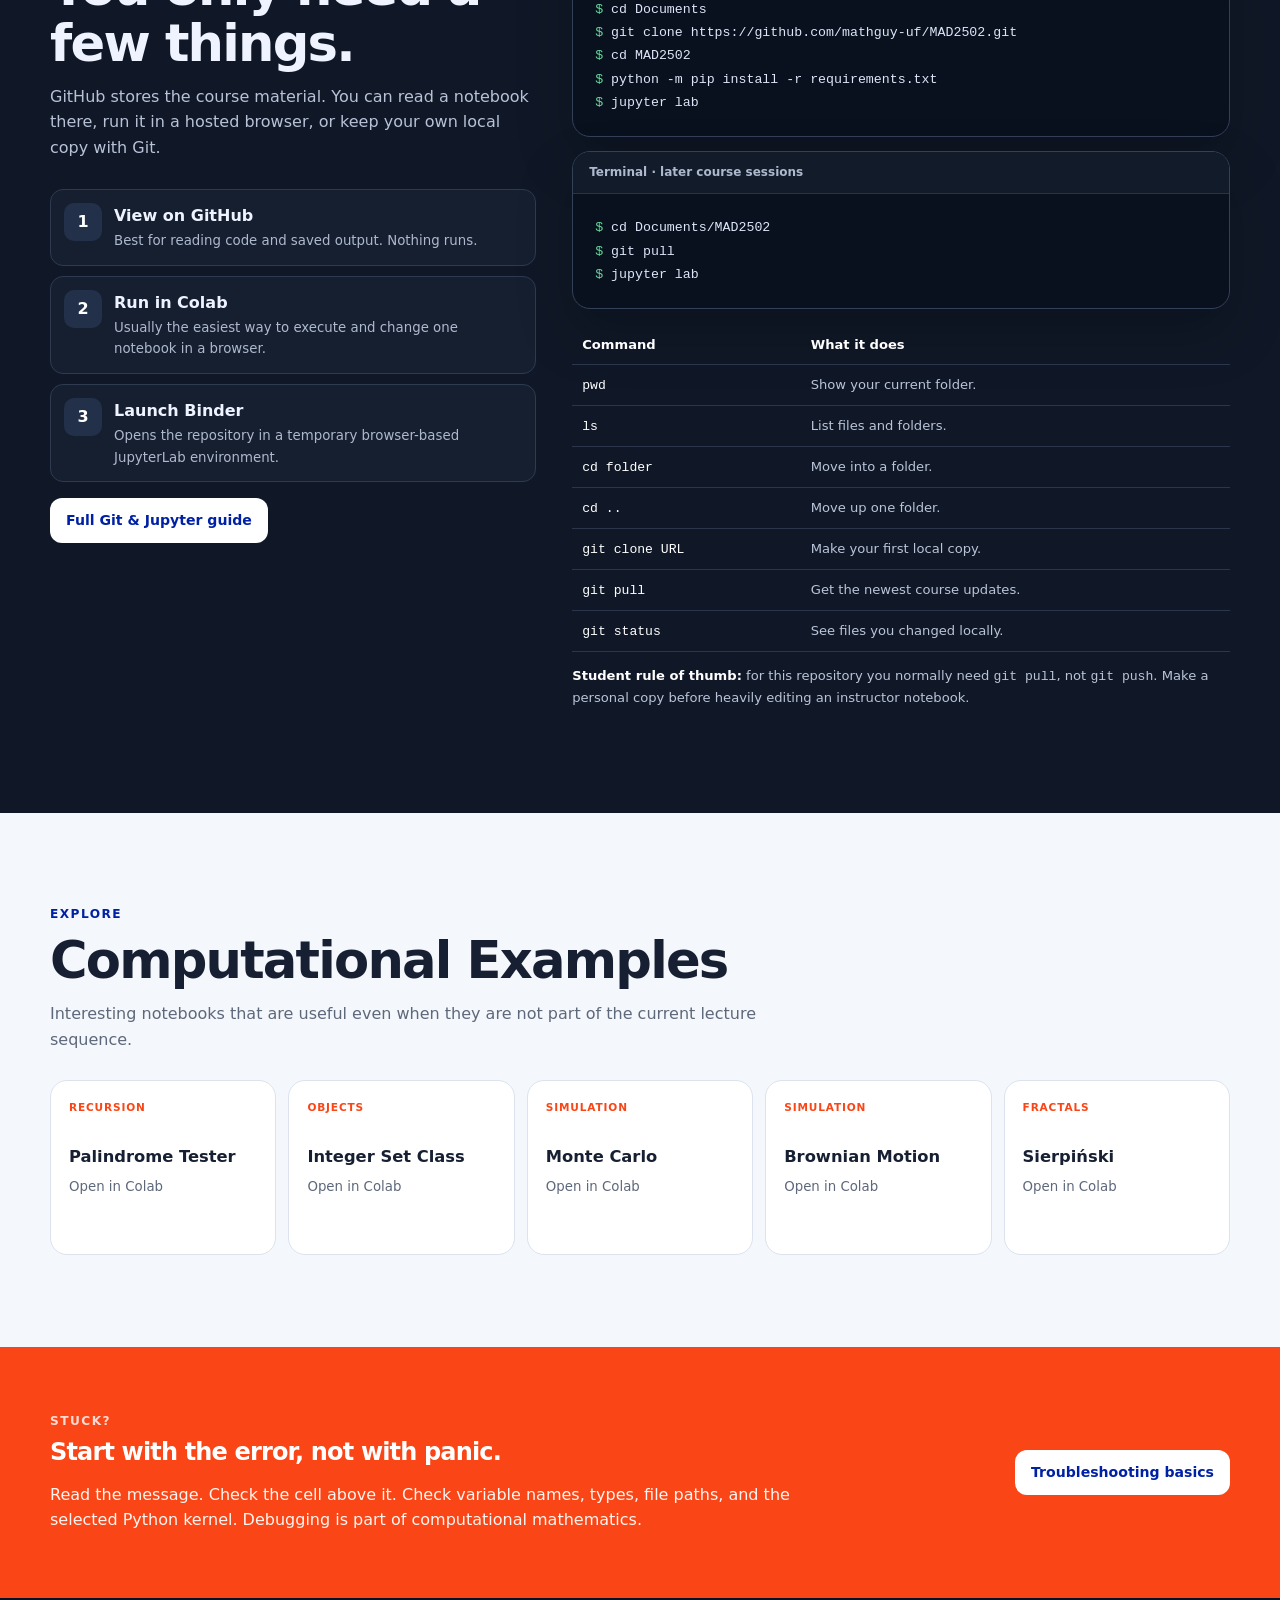
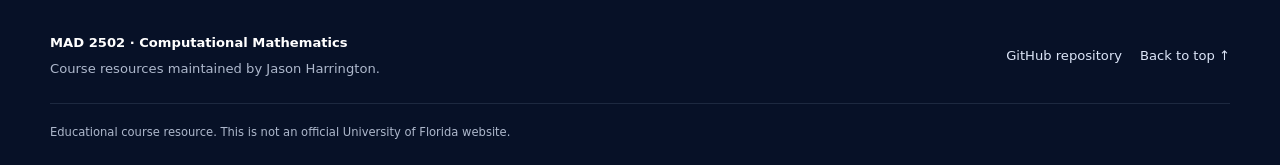
==== commit f8d23030: "Update capstone deadline, final deliverables, verification, and project tips" ====
--- a/index.html
+++ b/index.html
@@ -6,7 +6,7 @@
   <meta name="theme-color" content="#0021A5">
   <meta name="description" content="MAD 2502 Computational Mathematics with Python course resources: lectures, applied data tutorials, capstone help, examples, and GitHub guidance.">
   <title>MAD 2502 | Computational Mathematics</title>
-  <link rel="stylesheet" href="style.css?v=1.0.1">
+  <link rel="stylesheet" href="style.css?v=1.1.0">
 </head>
 <body>
   <a class="skip-link" href="#main-content">Skip to main content</a>
@@ -37,7 +37,7 @@
           <h1>Computational Mathematics <span>with Python</span></h1>
           <p class="hero-lead">Learn the ideas, experiment with code, work with real data, and build a computational project of your own.</p>
           <div class="hero-actions">
-            <a class="button button-primary" href="#current">Explore a featured lecture</a>
+            <a class="button button-primary" href="#capstone">Finish your capstone</a>
             <a class="button button-secondary" href="#github">New to GitHub?</a>
           </div>
           <div class="hero-tags" aria-label="Course topics">
@@ -59,6 +59,11 @@
         </aside>
       </div>
     </section>
+
+    <aside class="capstone-notice page-shell" aria-label="Fall 2026 capstone deadline">
+      <div><strong>Fall 2026 capstone · All final materials due <time datetime="2026-12-02">December 2, 2026</time></strong><p>One group ZIP: code, README, necessary ancillary files, and paper PDF. Check Canvas for the exact cutoff time.</p></div>
+      <a class="button button-primary" href="https://github.com/mathguy-uf/MAD2502/blob/main/capstone/12_final_checklist.md">Final submission checklist</a>
+    </aside>
 
     <section class="current-section" id="current" aria-labelledby="current-title">
       <div class="page-shell">
@@ -156,15 +161,37 @@
     </section>
 
     <section class="content-section capstone-section" id="capstone" aria-labelledby="capstone-title">
-      <div class="page-shell capstone-grid">
-        <div class="section-heading"><p class="section-kicker">BUILD SOMETHING</p><h2 id="capstone-title">Capstone Project</h2><p>Your project is not a straight line. Good computational work includes changed questions, failed ideas, and better approaches.</p><a class="button button-light" href="https://github.com/mathguy-uf/MAD2502/blob/main/capstone/README.md">Open capstone guide</a></div>
-        <ol class="project-path" aria-label="Capstone project process">
-          <li><span>1</span><div><strong>Question</strong><small>Choose something worth investigating.</small></div></li>
-          <li><span>2</span><div><strong>Sources</strong><small>Find reliable data and references.</small></div></li>
-          <li><span>3</span><div><strong>First result</strong><small>Get one meaningful Python result working.</small></div></li>
-          <li><span>4</span><div><strong>Explore</strong><small>Analyze, revise, make mistakes, and learn.</small></div></li>
-          <li><span>5</span><div><strong>Tell the story</strong><small>Make the report and presentation coherent.</small></div></li>
-        </ol>
+      <div class="page-shell">
+        <div class="capstone-grid">
+          <div class="section-heading">
+            <p class="section-kicker">FALL 2026 · FINAL PROJECT</p>
+            <h2 id="capstone-title">Document the research.<br>Demonstrate the results.</h2>
+            <p>Your paper tells the full research story, including meaningful failures. Your presentation shows what works and the evidence supporting it.</p>
+            <p><strong>All final materials are due <time datetime="2026-12-02">December 2, 2026</time>.</strong> Canvas has the exact cutoff time and submission locations.</p>
+            <a class="button button-light" href="https://github.com/mathguy-uf/MAD2502/blob/main/capstone/12_final_checklist.md">Open final submission checklist</a>
+          </div>
+          <div class="capstone-deliverables">
+            <h3>What your group submits</h3>
+            <dl>
+              <div><dt>One ZIP</dt><dd>Python code, README, necessary ancillary files, and the paper as a PDF.</dd></div>
+              <div><dt>One coherent paper</dt><dd>Roughly 5 pages per student: sources, methods, decisions, successful and unsuccessful attempts, results, and limits.</dd></div>
+              <div><dt>10–12 minute presentation</dt><dd>For the whole group. Show a working result, an independent check or comparison, and a supported conclusion.</dd></div>
+            </dl>
+            <p><strong>Presented in class?</strong> Post a note on the Canvas discussion board and attach your PowerPoint exported as a PDF.</p>
+          </div>
+        </div>
+        <div class="capstone-evidence">
+          <h3>Convince me that your research works</h3>
+          <p><strong>Claim → check → evidence → limit.</strong> Cite the main source. Verify important claims beyond an AI answer. Have a teammate reproduce the central result using your README.</p>
+        </div>
+        <nav class="capstone-resource-grid" aria-label="Capstone resources">
+          <a href="https://github.com/mathguy-uf/MAD2502/blob/main/capstone/README.md"><strong>Full capstone guide</strong><span>Follow the pathway from a question to a reproducible project.</span></a>
+          <a href="https://github.com/mathguy-uf/MAD2502/blob/main/capstone/13_last_minute_tips.md"><strong>Last-minute project tips</strong><span>Data checks, 80/20 splits, pair plots, baselines, and numerical checks.</span></a>
+          <a href="https://github.com/mathguy-uf/MAD2502/blob/main/capstone/08_final_report.md"><strong>Write the paper</strong><span>Tell the full research story, including useful failures and decisions.</span></a>
+          <a href="https://github.com/mathguy-uf/MAD2502/blob/main/capstone/09_presentation.md"><strong>Build the presentation</strong><span>Plan a 10–12 minute talk around working results and verification.</span></a>
+          <a href="https://github.com/mathguy-uf/MAD2502/blob/main/capstone/14_update_2.md"><strong>Update 2 checkpoint</strong><span>Show actual data, code, output, a first result, and team progress.</span></a>
+          <a href="https://github.com/mathguy-uf/MAD2502/blob/main/capstone/11_github_group_projects.md"><strong>GitHub for group projects</strong><span>Share code and notebooks without overwriting teammates' work.</span></a>
+        </nav>
       </div>
     </section>
 
@@ -245,3 +272,4 @@
   <script src="script.js?v=1.0.0"></script>
 </body>
 </html>
+
--- a/style.css
+++ b/style.css
@@ -313,6 +313,28 @@
 .capstone-section .section-kicker { color: #ffb096; }
 .capstone-section .section-heading > p:last-of-type { color: #dbe4ff; }
 .capstone-grid { display: grid; grid-template-columns: .8fr 1.2fr; gap: 80px; align-items: center; }
+.capstone-notice { display: flex; align-items: center; justify-content: space-between; flex-wrap: wrap; gap: 20px; padding: 24px; margin-block: 28px; border: 1px solid var(--border); border-left: 5px solid var(--uf-orange); border-radius: 14px; background: var(--surface-soft); }
+.capstone-notice > div { flex: 1 1 420px; }
+.capstone-notice p { margin: 7px 0 0; color: var(--muted); }
+#capstone { scroll-margin-top: 80px; }
+.capstone-deliverables { padding: 28px; border: 1px solid #6f8de0; border-radius: var(--radius); background: #00165f; }
+.capstone-deliverables h3 { margin: 0 0 18px; font-size: 1.4rem; }
+.capstone-deliverables dl { margin: 0; }
+.capstone-deliverables dl > div { padding: 14px 0; border-bottom: 1px solid #38559d; }
+.capstone-deliverables dt { font-weight: 850; }
+.capstone-deliverables dd { margin: 5px 0 0; color: #dbe4ff; }
+.capstone-deliverables > p { margin-bottom: 0; color: #dbe4ff; }
+.capstone-evidence { margin-top: 36px; padding: 24px 0; border-top: 1px solid #6f8de0; }
+.capstone-evidence h3 { margin: 0 0 8px; font-size: 1.4rem; }
+.capstone-evidence p { max-width: 850px; margin: 0; color: #dbe4ff; }
+.capstone-resource-grid { display: grid; grid-template-columns: repeat(3, minmax(0, 1fr)); gap: 16px; margin-top: 8px; }
+.capstone-resource-grid a { display: block; padding: 22px; border: 1px solid #6f8de0; border-radius: 14px; background: #00165f; text-decoration: none; }
+.capstone-resource-grid a:hover { background: #082778; }
+.capstone-resource-grid a:focus-visible { outline: 3px solid #ffb096; outline-offset: 4px; }
+.capstone-resource-grid strong { display: block; text-decoration: underline; text-underline-offset: 3px; }
+.capstone-resource-grid span { display: block; margin-top: 8px; color: #dbe4ff; font-size: .9rem; }
+@media (max-width: 980px) { .capstone-resource-grid { grid-template-columns: repeat(2, minmax(0, 1fr)); } }
+@media (max-width: 620px) { .capstone-resource-grid { grid-template-columns: 1fr; } .capstone-notice { padding: 20px; } }
 .project-path { position: relative; margin: 0; padding: 0; list-style: none; }
 .project-path::before { content: ""; position: absolute; left: 23px; top: 24px; bottom: 24px; width: 2px; background: rgba(255,255,255,.24); }
 .project-path li { position: relative; display: grid; grid-template-columns: 48px 1fr; gap: 17px; align-items: center; padding: 13px 0; }
@@ -426,3 +448,4 @@
   html { scroll-behavior: auto; }
   *, *::before, *::after { transition: none !important; }
 }
+
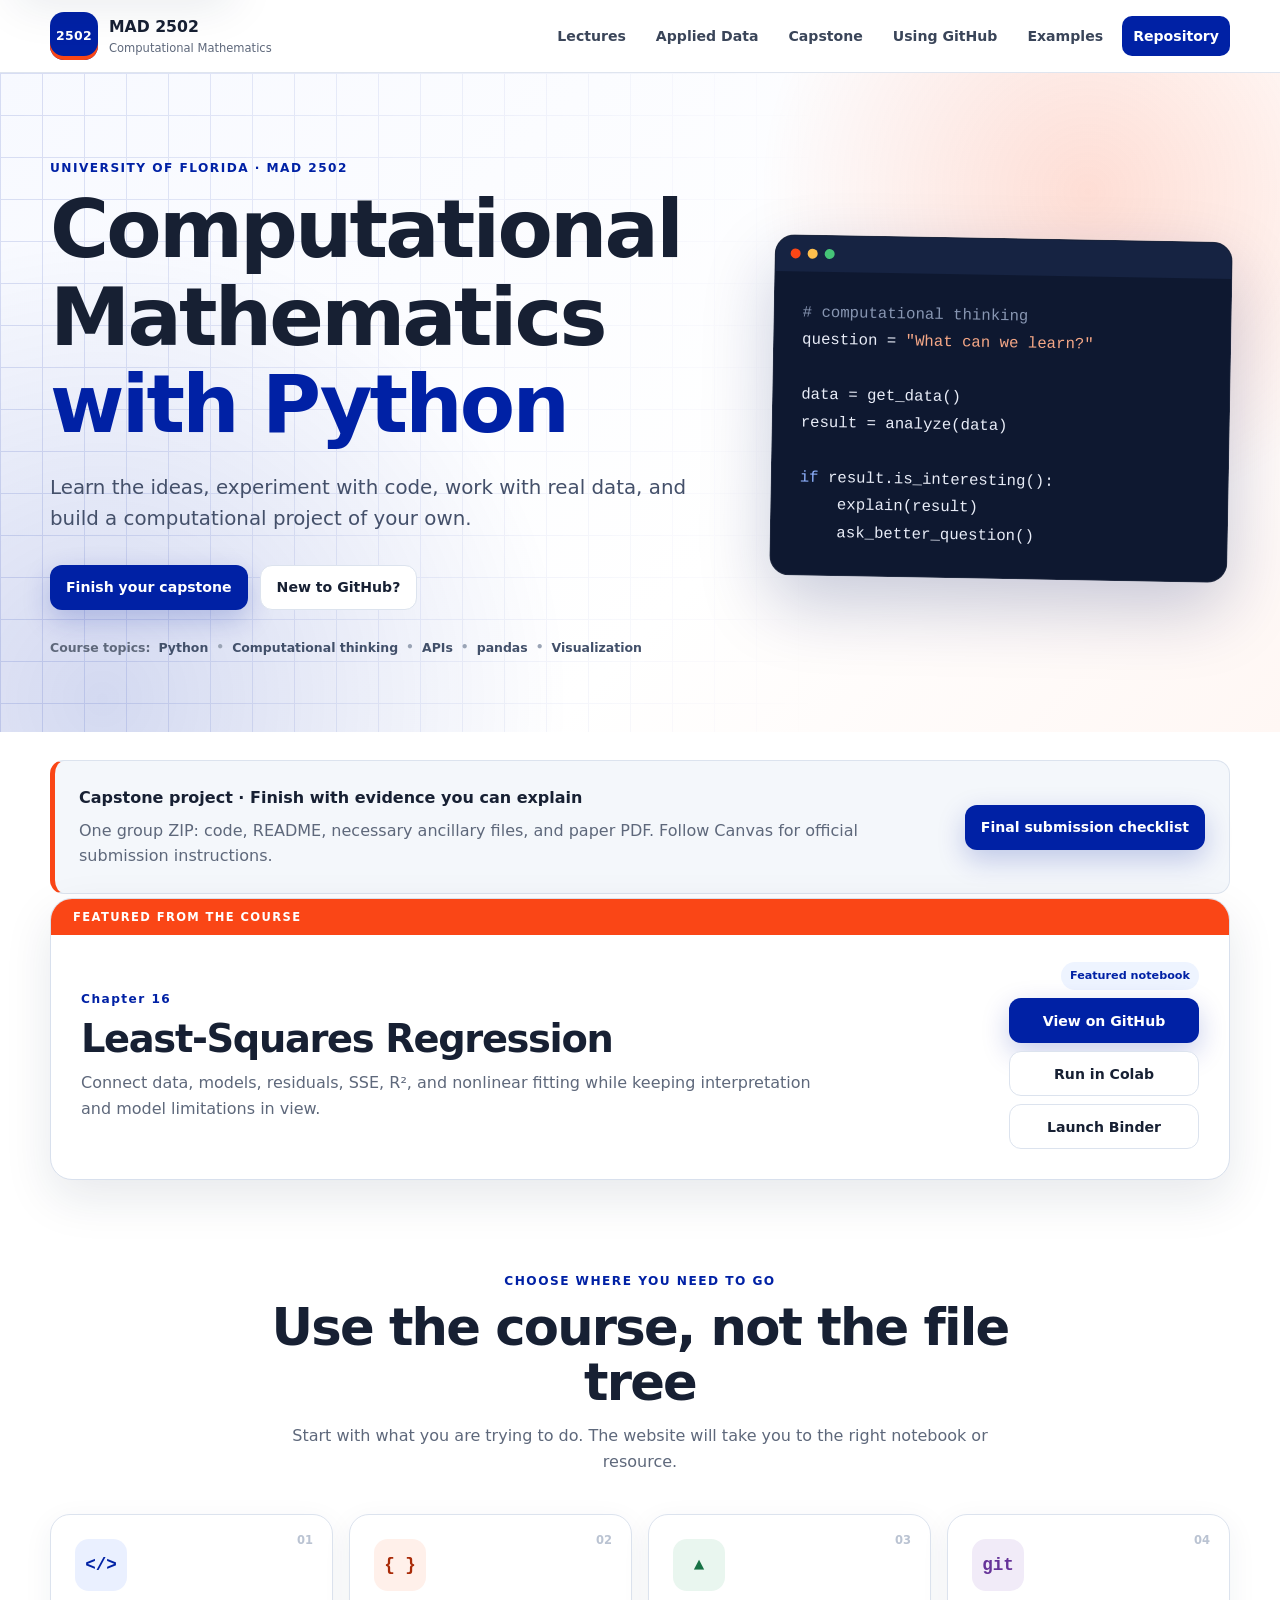
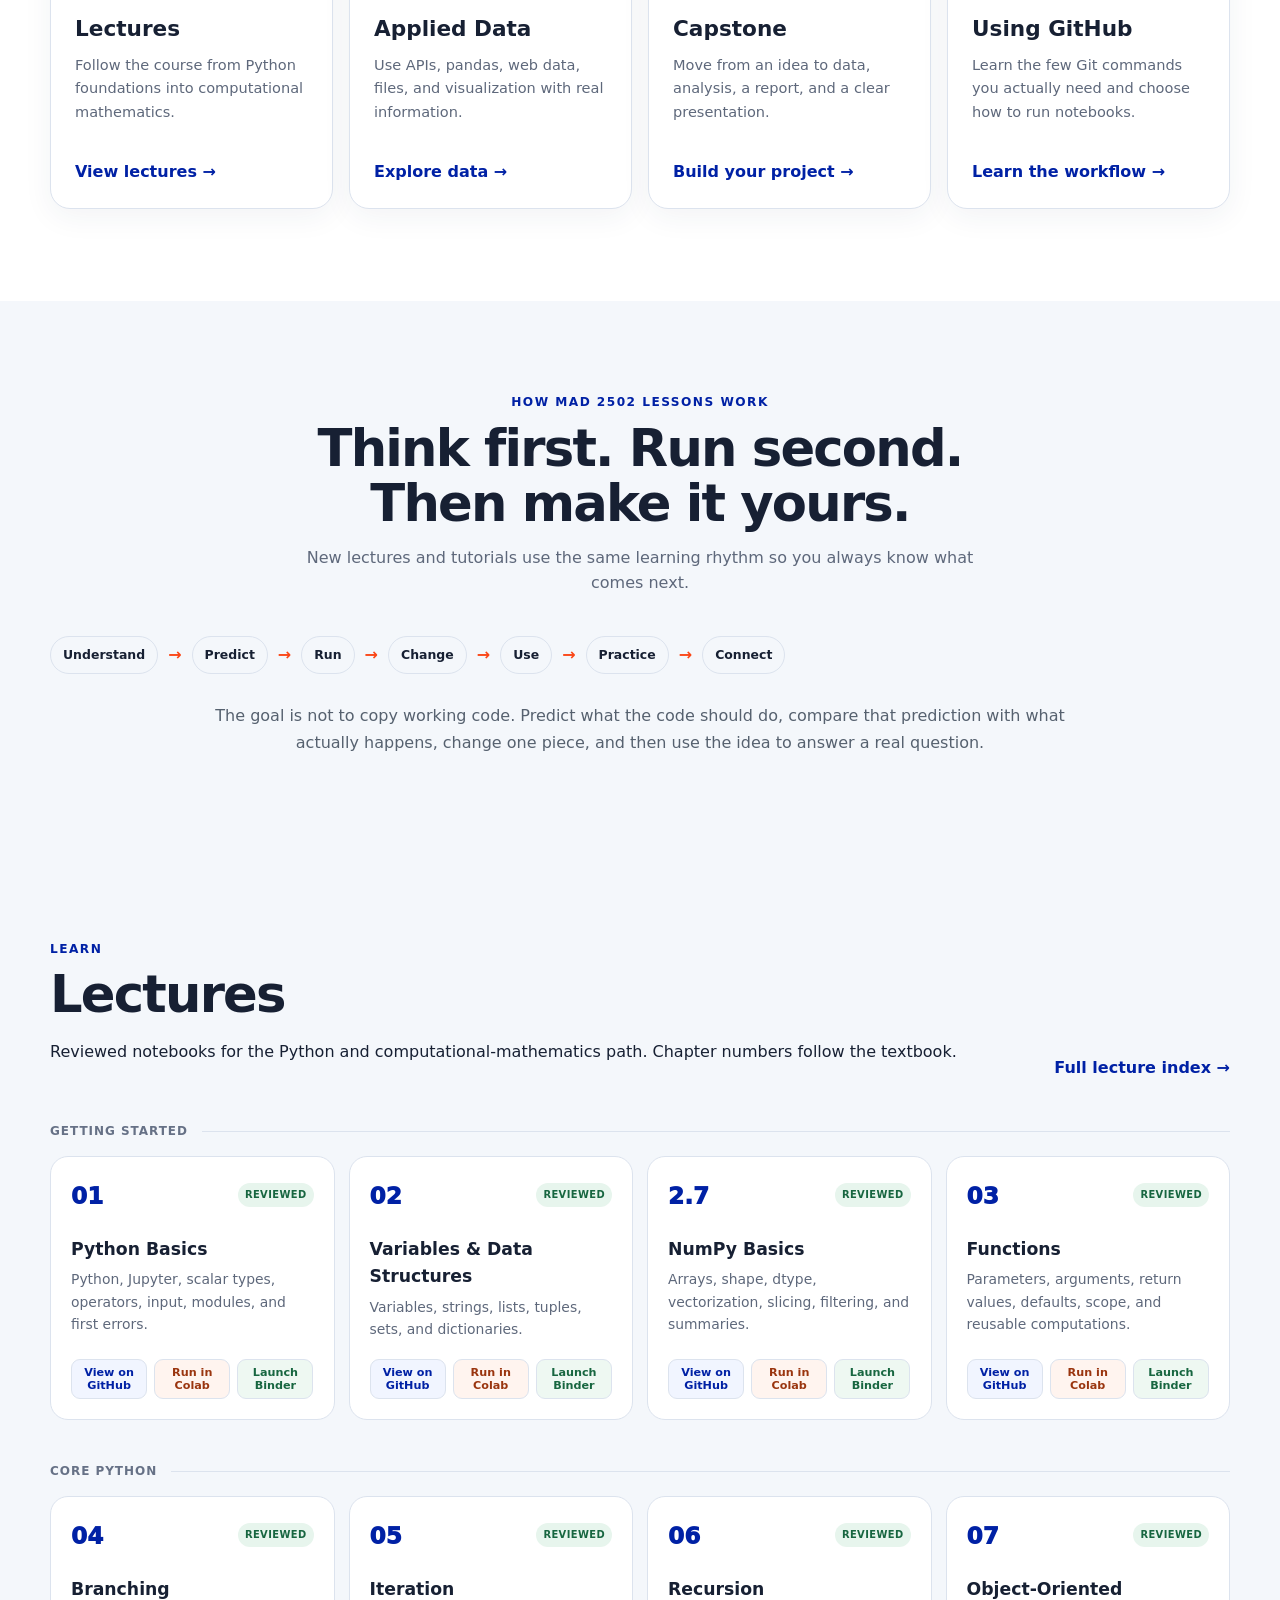
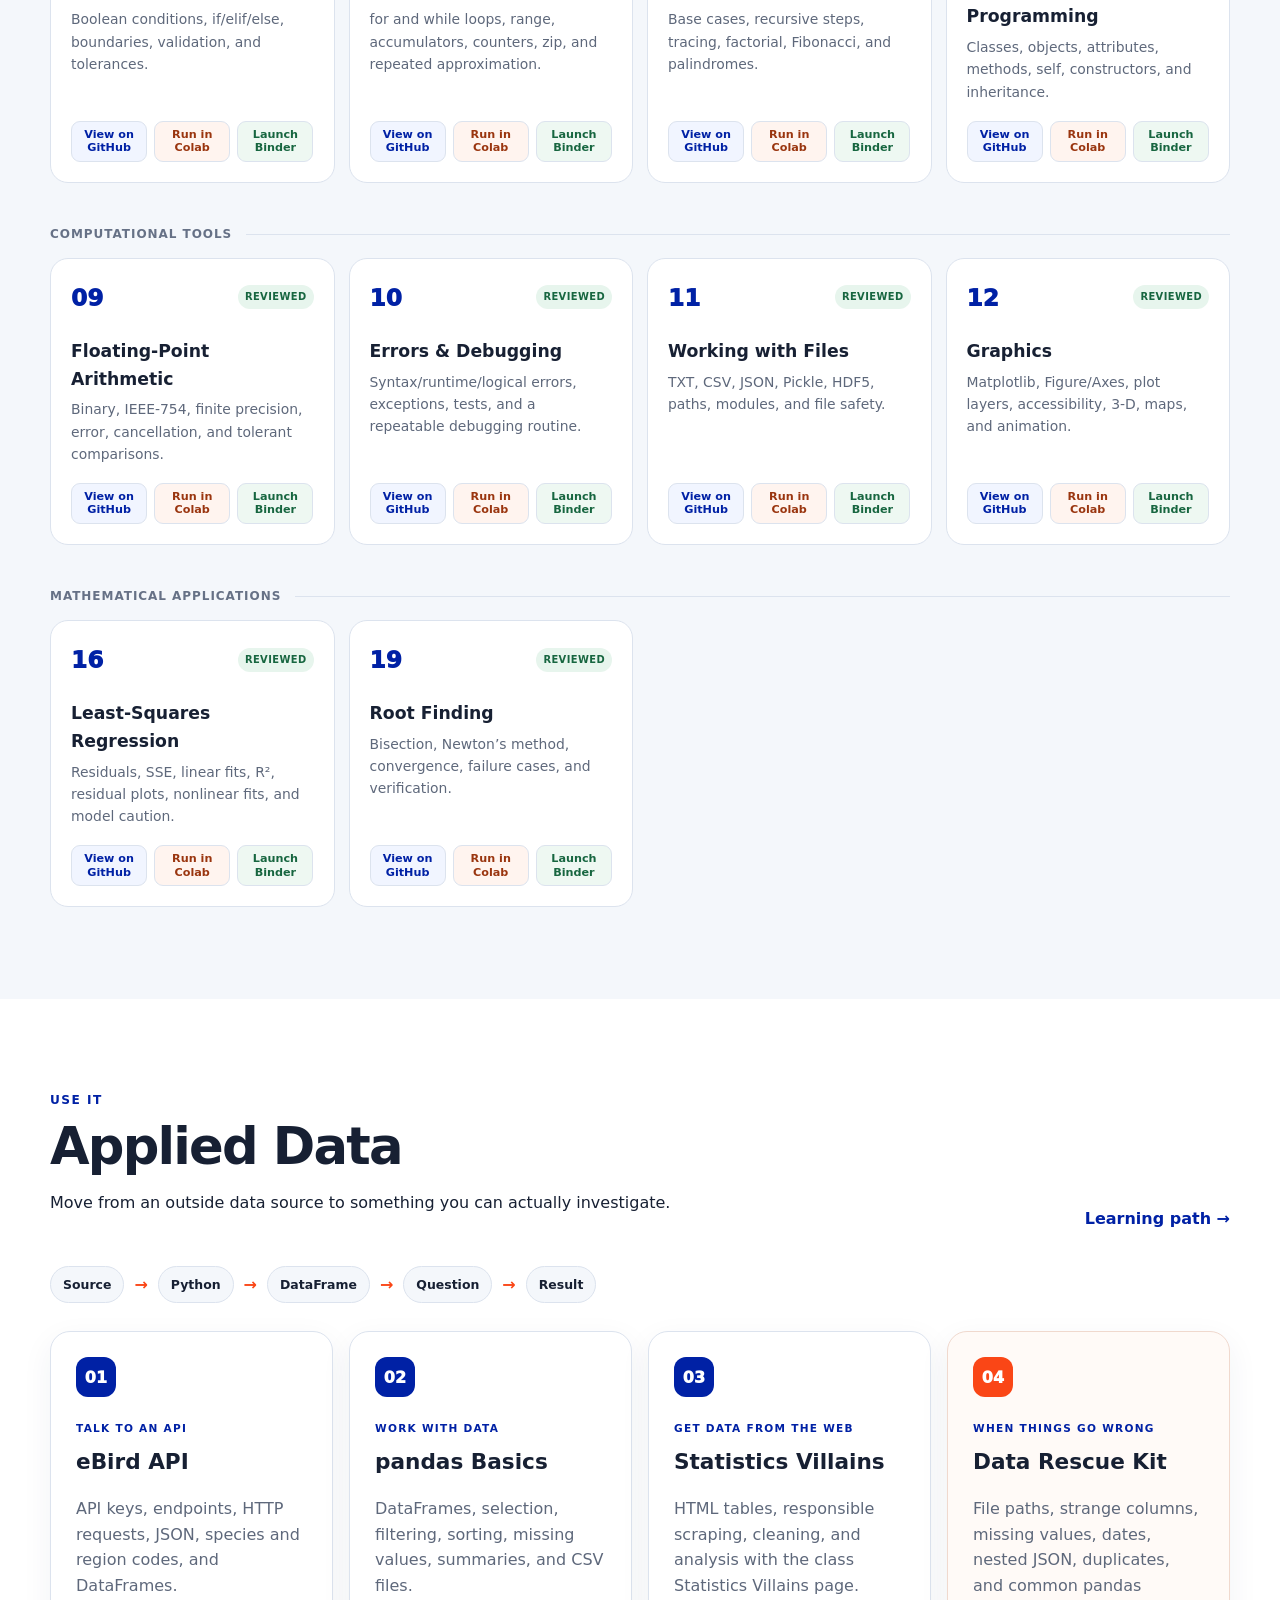
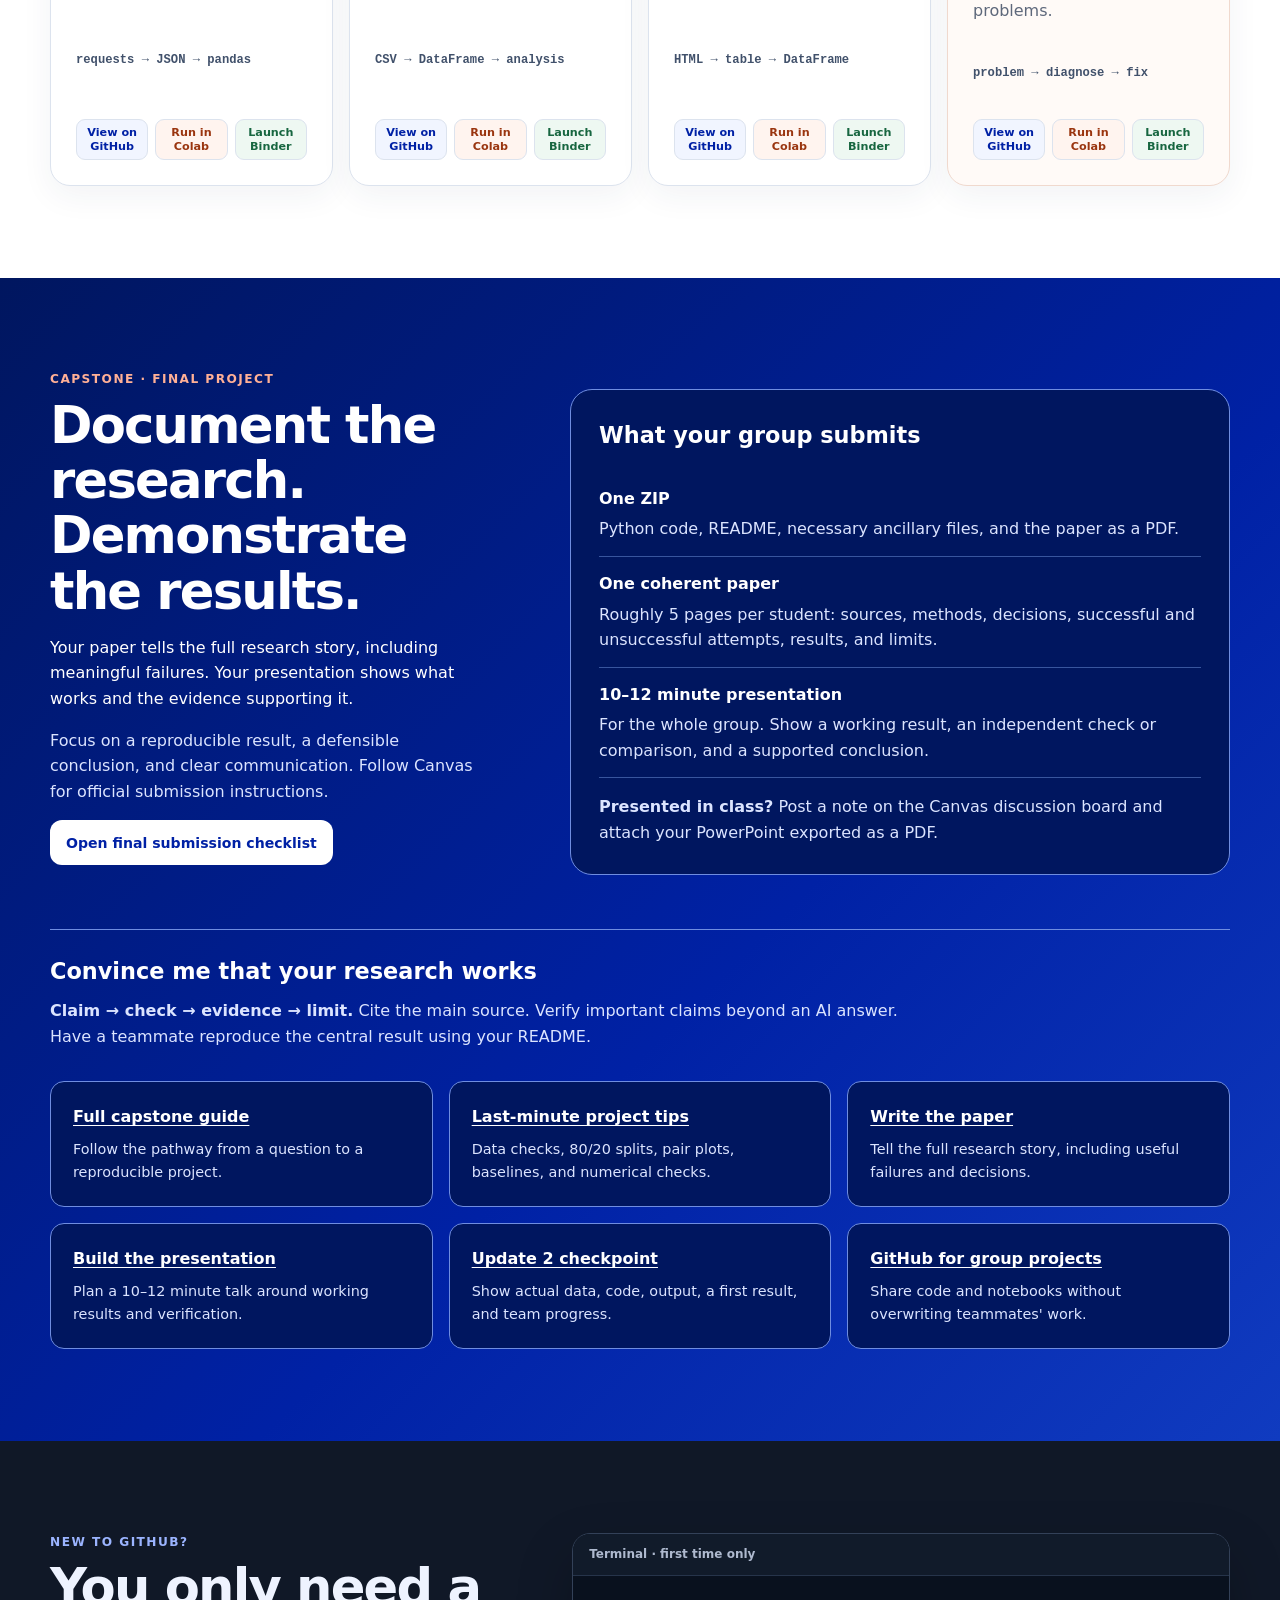
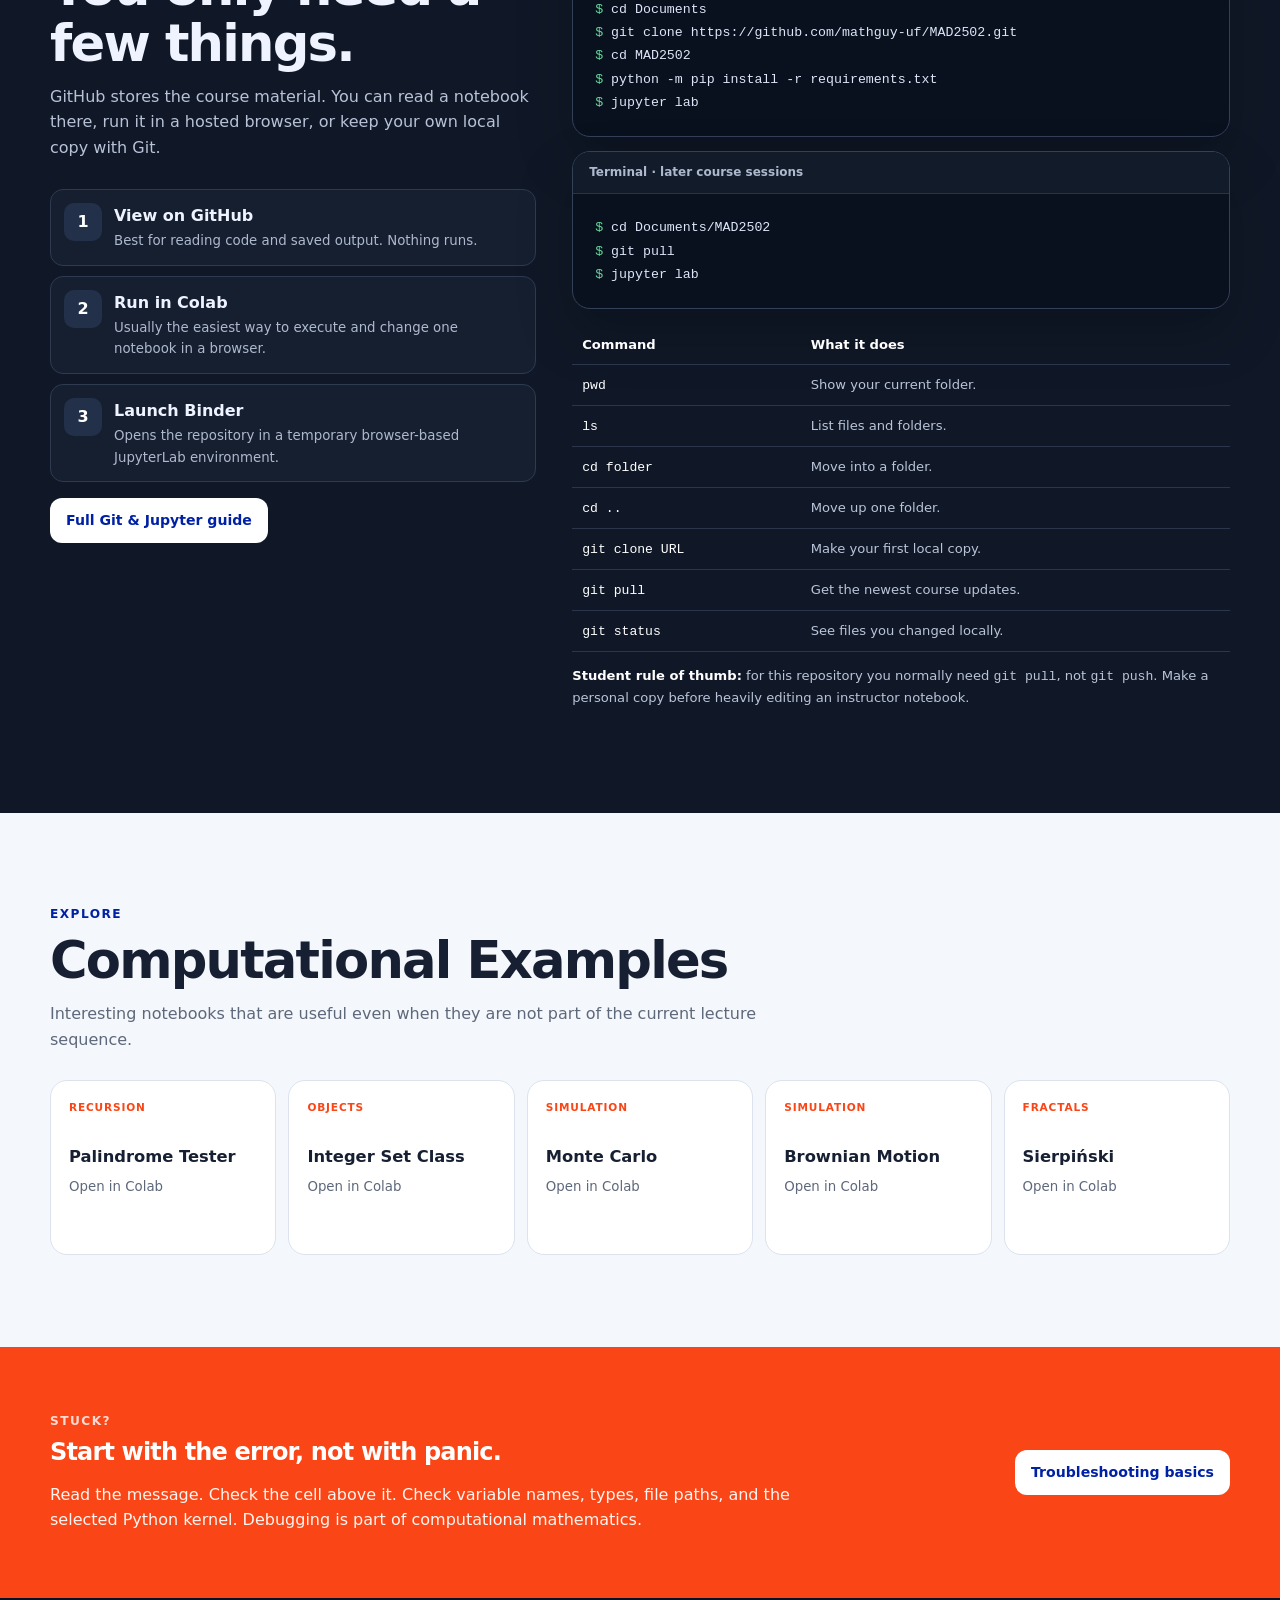
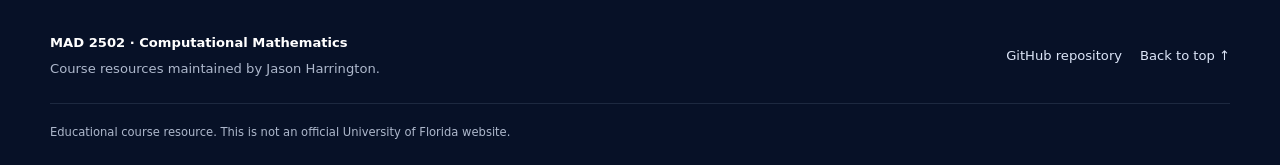
==== commit b5279bb1: "Remove semester and calendar dates from student-facing capstone guidance" ====
--- a/index.html
+++ b/index.html
@@ -60,8 +60,8 @@
       </div>
     </section>
 
-    <aside class="capstone-notice page-shell" aria-label="Fall 2026 capstone deadline">
-      <div><strong>Fall 2026 capstone · All final materials due <time datetime="2026-12-02">December 2, 2026</time></strong><p>One group ZIP: code, README, necessary ancillary files, and paper PDF. Check Canvas for the exact cutoff time.</p></div>
+    <aside class="capstone-notice page-shell" aria-label="Capstone project guidance">
+      <div><strong>Capstone project · Finish with evidence you can explain</strong><p>One group ZIP: code, README, necessary ancillary files, and paper PDF. Follow Canvas for official submission instructions.</p></div>
       <a class="button button-primary" href="https://github.com/mathguy-uf/MAD2502/blob/main/capstone/12_final_checklist.md">Final submission checklist</a>
     </aside>
 
@@ -164,10 +164,10 @@
       <div class="page-shell">
         <div class="capstone-grid">
           <div class="section-heading">
-            <p class="section-kicker">FALL 2026 · FINAL PROJECT</p>
+            <p class="section-kicker">CAPSTONE · FINAL PROJECT</p>
             <h2 id="capstone-title">Document the research.<br>Demonstrate the results.</h2>
             <p>Your paper tells the full research story, including meaningful failures. Your presentation shows what works and the evidence supporting it.</p>
-            <p><strong>All final materials are due <time datetime="2026-12-02">December 2, 2026</time>.</strong> Canvas has the exact cutoff time and submission locations.</p>
+            <p>Focus on a reproducible result, a defensible conclusion, and clear communication. Follow Canvas for official submission instructions.</p>
             <a class="button button-light" href="https://github.com/mathguy-uf/MAD2502/blob/main/capstone/12_final_checklist.md">Open final submission checklist</a>
           </div>
           <div class="capstone-deliverables">
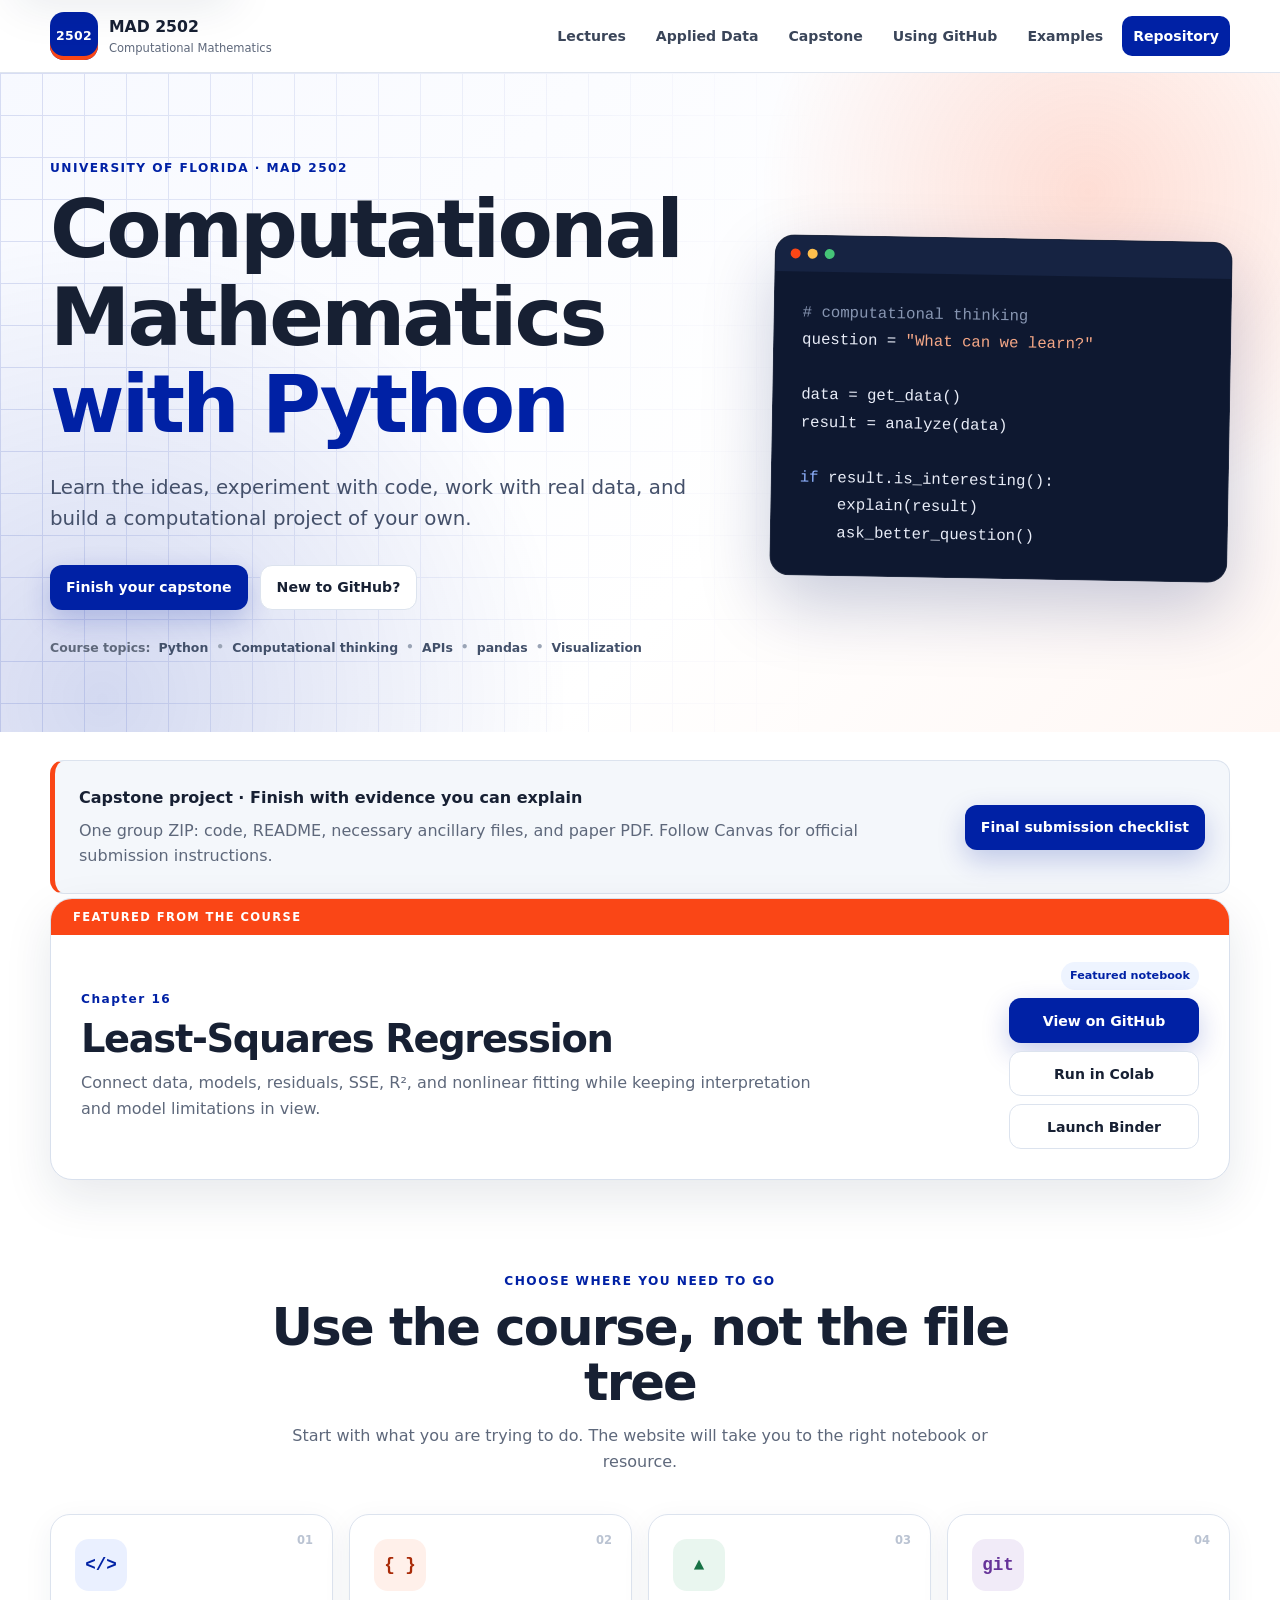
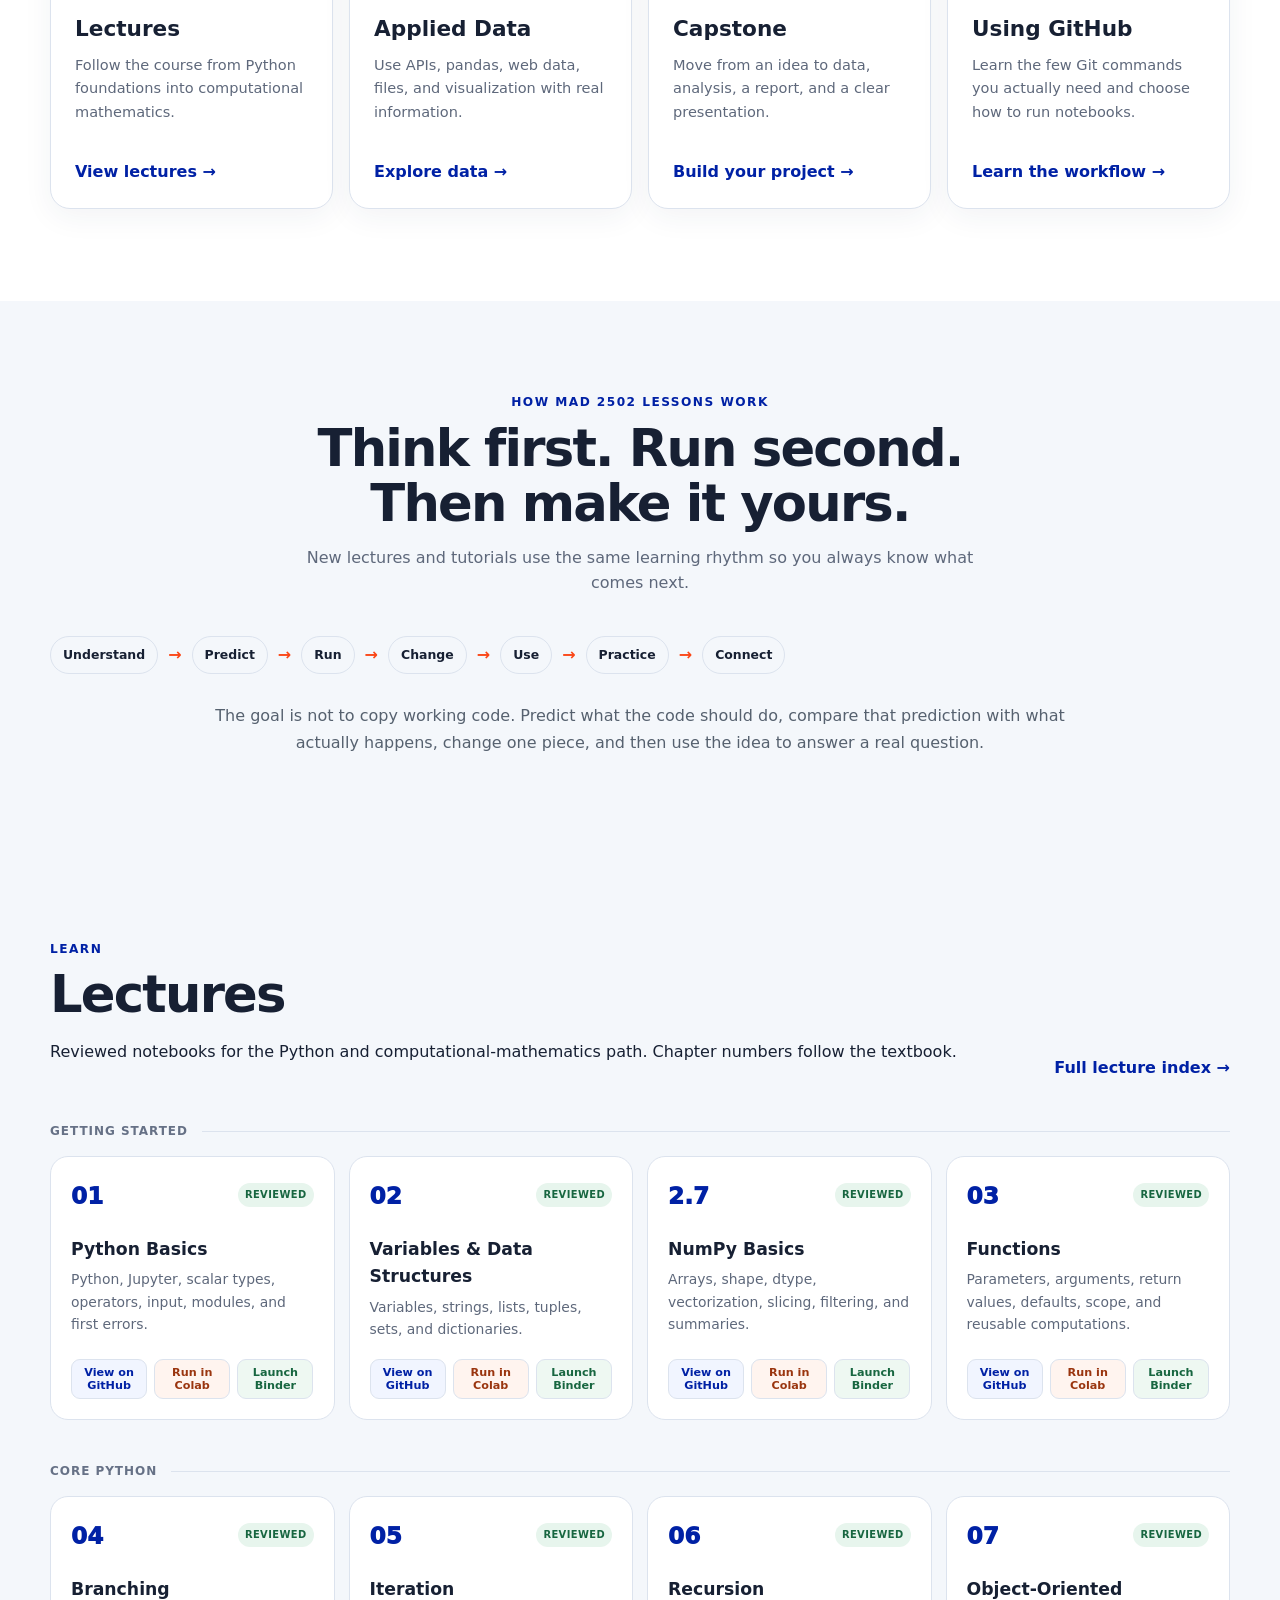
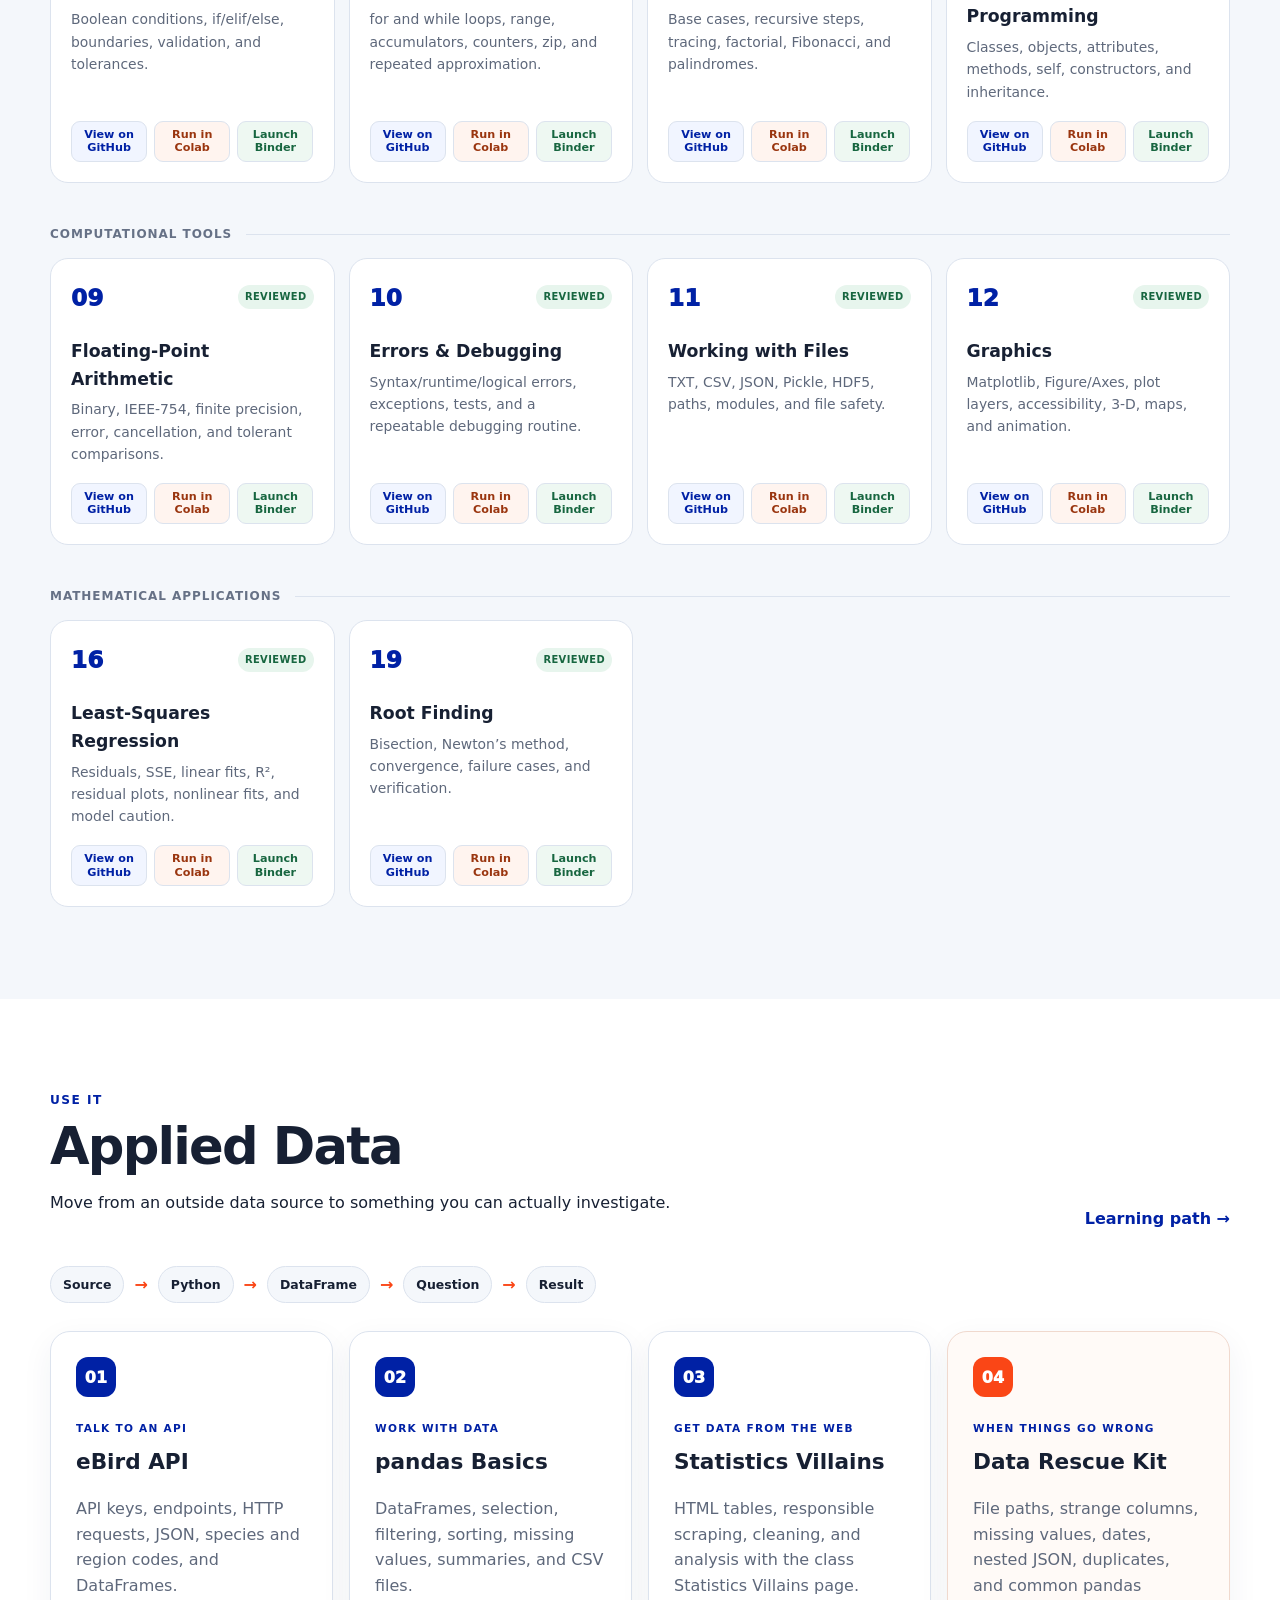
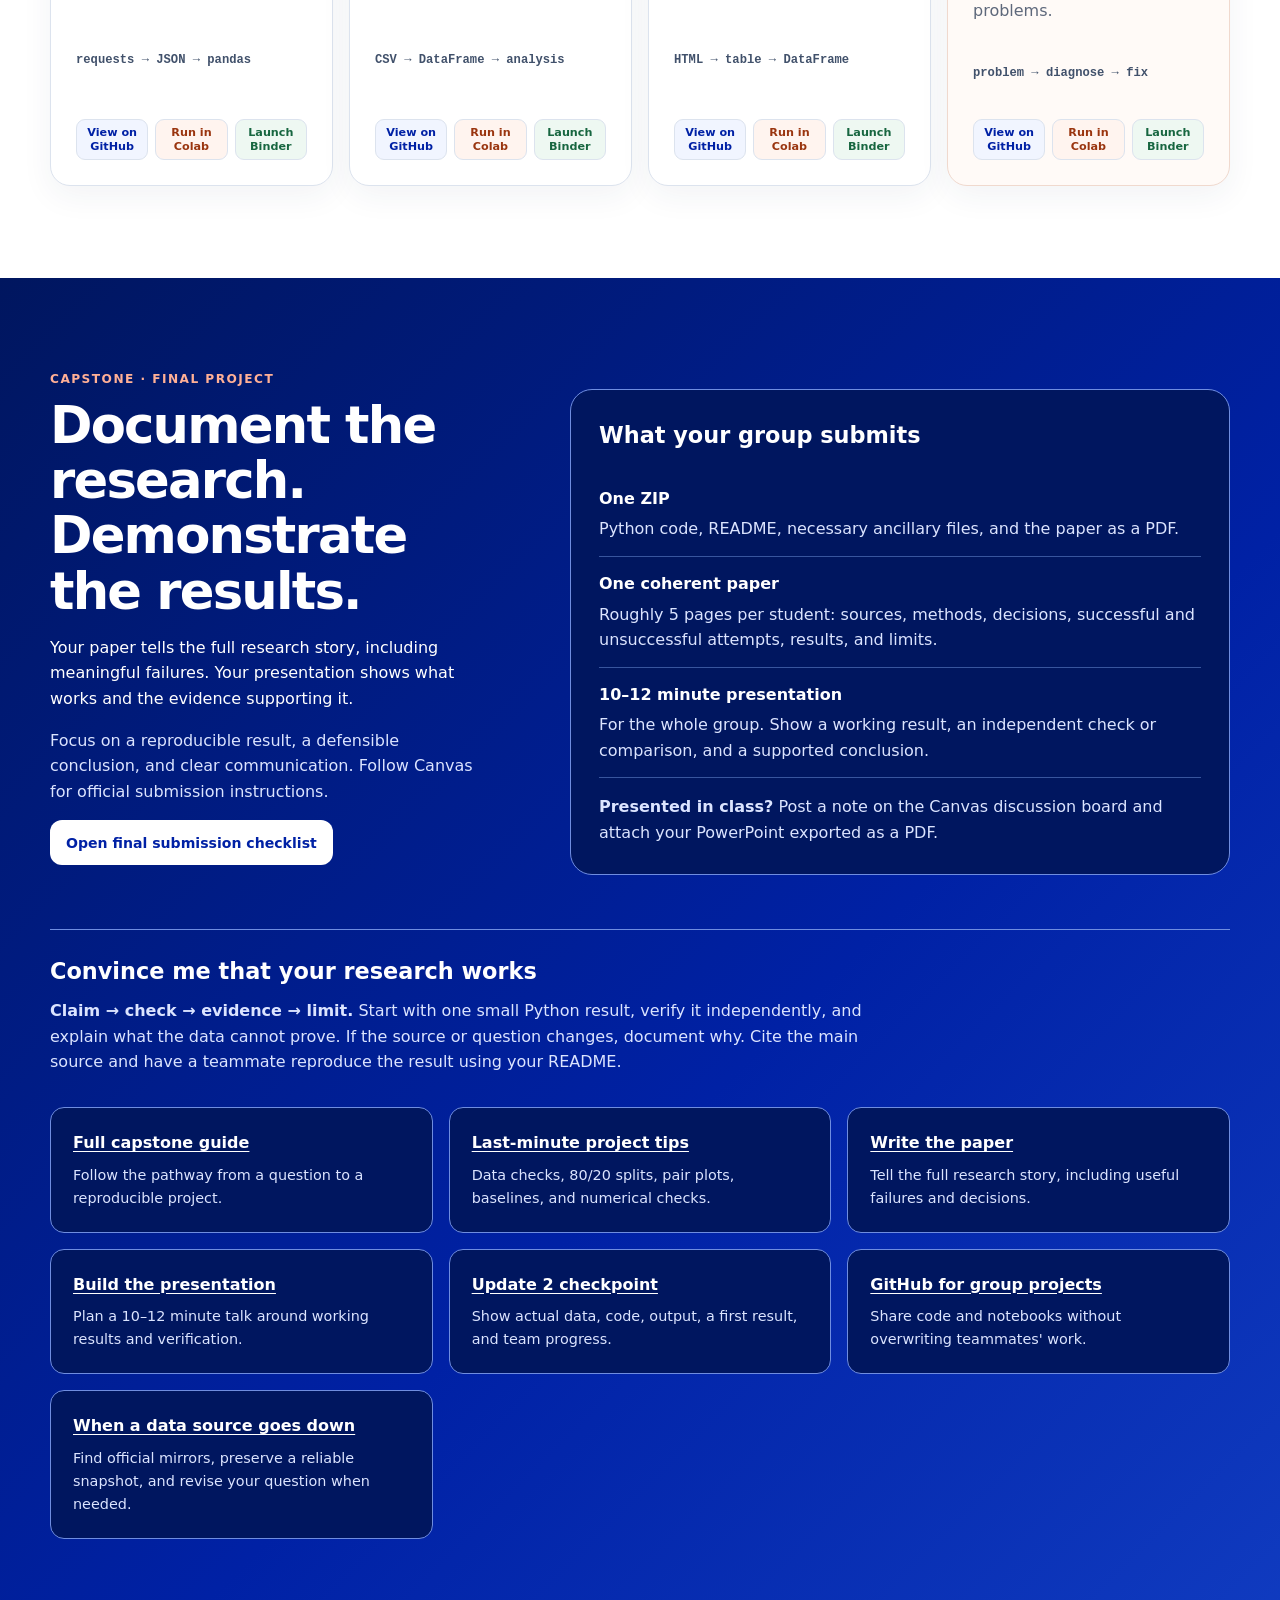
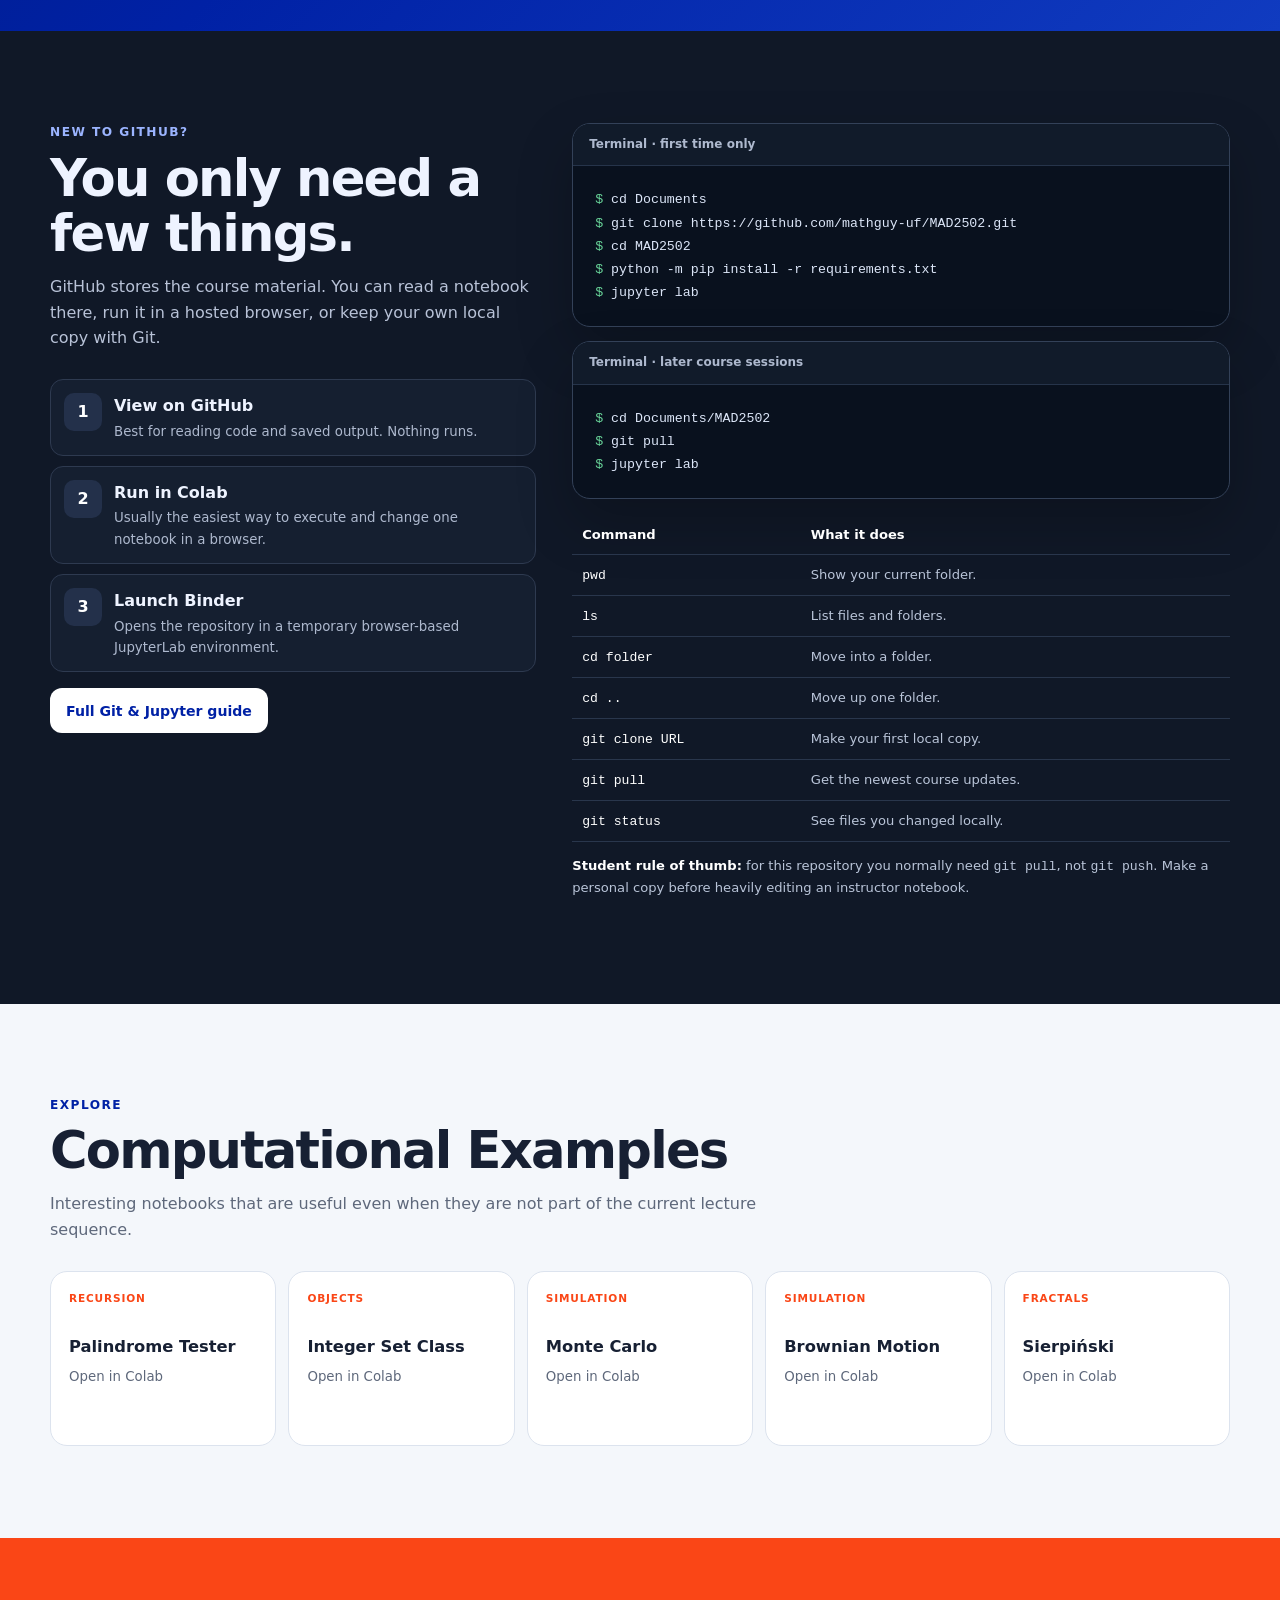
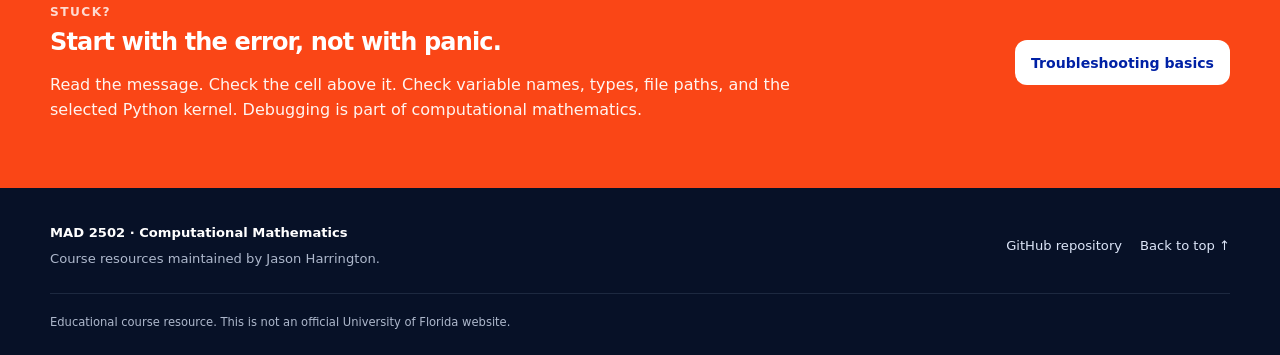
==== commit 6060e96a: "Feature source recovery and capstone evidence advice on course homepage" ====
--- a/index.html
+++ b/index.html
@@ -182,7 +182,7 @@
         </div>
         <div class="capstone-evidence">
           <h3>Convince me that your research works</h3>
-          <p><strong>Claim → check → evidence → limit.</strong> Cite the main source. Verify important claims beyond an AI answer. Have a teammate reproduce the central result using your README.</p>
+          <p><strong>Claim → check → evidence → limit.</strong> Start with one small Python result, verify it independently, and explain what the data cannot prove. If the source or question changes, document why. Cite the main source and have a teammate reproduce the result using your README.</p>
         </div>
         <nav class="capstone-resource-grid" aria-label="Capstone resources">
           <a href="https://github.com/mathguy-uf/MAD2502/blob/main/capstone/README.md"><strong>Full capstone guide</strong><span>Follow the pathway from a question to a reproducible project.</span></a>
@@ -191,6 +191,7 @@
           <a href="https://github.com/mathguy-uf/MAD2502/blob/main/capstone/09_presentation.md"><strong>Build the presentation</strong><span>Plan a 10–12 minute talk around working results and verification.</span></a>
           <a href="https://github.com/mathguy-uf/MAD2502/blob/main/capstone/14_update_2.md"><strong>Update 2 checkpoint</strong><span>Show actual data, code, output, a first result, and team progress.</span></a>
           <a href="https://github.com/mathguy-uf/MAD2502/blob/main/capstone/11_github_group_projects.md"><strong>GitHub for group projects</strong><span>Share code and notebooks without overwriting teammates' work.</span></a>
+          <a href="https://github.com/mathguy-uf/MAD2502/blob/main/capstone/15_data_source_recovery.md"><strong>When a data source goes down</strong><span>Find official mirrors, preserve a reliable snapshot, and revise your question when needed.</span></a>
         </nav>
       </div>
     </section>
